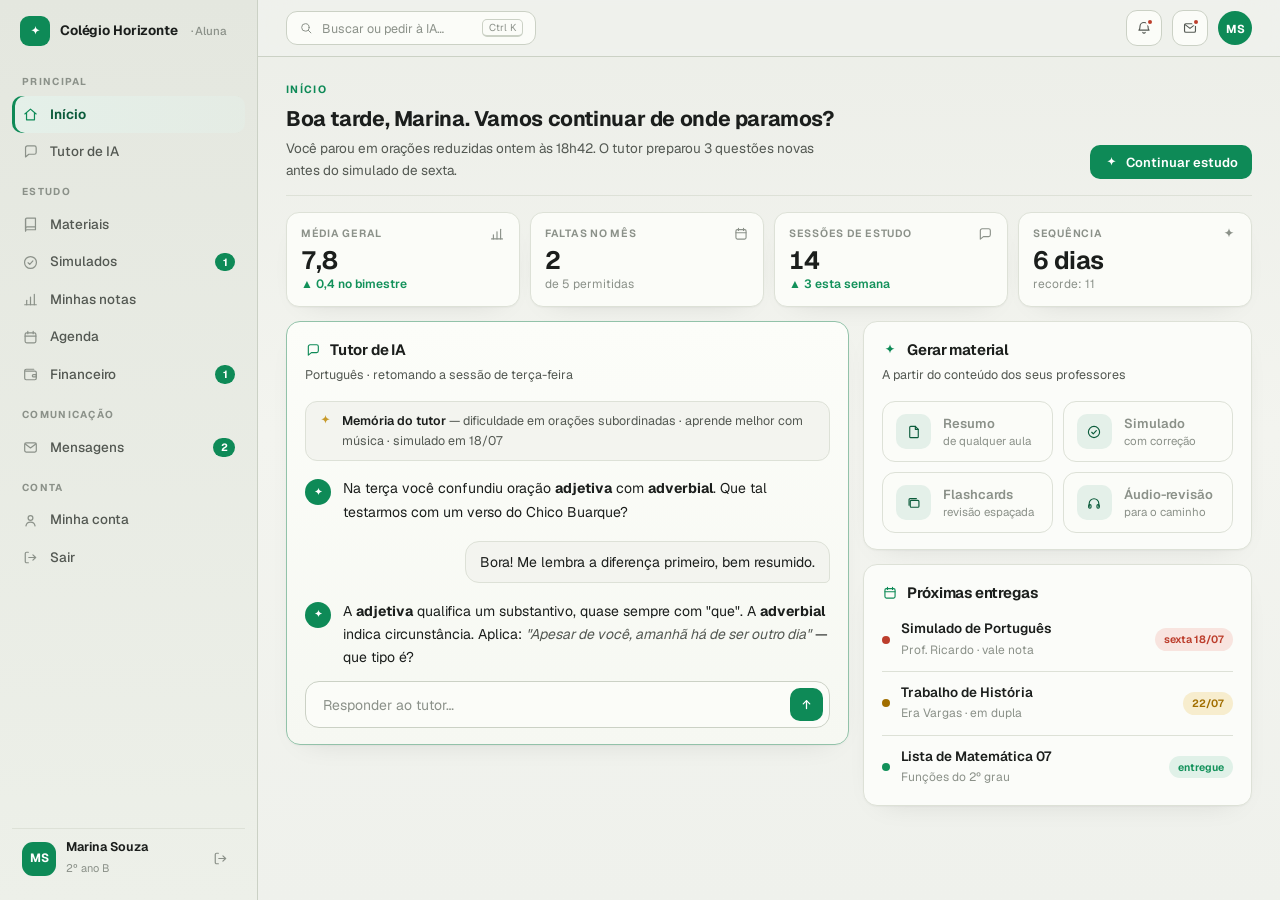
==== mockup/aluno.html @ 97c237f5 "feat: perfil aluno — visão do estudante Interface do perfil de aluno com acesso a cursos, atividades" ====
<!doctype html>
<html lang="pt-BR">
<head>
<meta charset="utf-8">
<meta name="viewport" content="width=device-width, initial-scale=1">
<title>Marina Souza — Aluna · Colégio Horizonte</title>
<link rel="stylesheet" href="assets/fonts.css">
<link rel="stylesheet" href="assets/ui.css">
</head>
<body>

<svg width="0" height="0" style="position:absolute" aria-hidden="true"><defs>
<symbol id="i-spark" viewBox="0 0 24 24"><path fill="currentColor" d="M12 3.2c.62 4.1 2.7 6.18 6.8 6.8-4.1.62-6.18 2.7-6.8 6.8-.62-4.1-2.7-6.18-6.8-6.8 4.1-.62 6.18-2.7 6.8-6.8Z"/></symbol>
<symbol id="i-home" viewBox="0 0 24 24" fill="none" stroke="currentColor" stroke-width="1.7" stroke-linecap="round" stroke-linejoin="round"><path d="M4 11.2 12 4.4l8 6.8"/><path d="M6.4 10.2v9.3h11.2v-9.3"/></symbol>
<symbol id="i-chat" viewBox="0 0 24 24" fill="none" stroke="currentColor" stroke-width="1.7" stroke-linecap="round" stroke-linejoin="round"><path d="M20 13.3a2.6 2.6 0 0 1-2.6 2.6H9.6L5 19.7V6.8a2.6 2.6 0 0 1 2.6-2.6h9.8A2.6 2.6 0 0 1 20 6.8Z"/></symbol>
<symbol id="i-book" viewBox="0 0 24 24" fill="none" stroke="currentColor" stroke-width="1.7" stroke-linecap="round" stroke-linejoin="round"><path d="M5 4.8A1.8 1.8 0 0 1 6.8 3H19v16.4H7a2 2 0 0 0-2 2Z"/><path d="M5 19.4V4.8"/><path d="M19 15.4H7a2 2 0 0 0-2 2"/></symbol>
<symbol id="i-check" viewBox="0 0 24 24" fill="none" stroke="currentColor" stroke-width="1.7" stroke-linecap="round" stroke-linejoin="round"><circle cx="12" cy="12" r="8.4"/><path d="m8.6 12.4 2.3 2.3 4.5-4.9"/></symbol>
<symbol id="i-chart" viewBox="0 0 24 24" fill="none" stroke="currentColor" stroke-width="1.7" stroke-linecap="round"><path d="M3.8 19.4h16.4"/><path d="M6.6 19.4v-6.2"/><path d="M12 19.4V8.6"/><path d="M17.4 19.4V4.8"/></symbol>
<symbol id="i-cal" viewBox="0 0 24 24" fill="none" stroke="currentColor" stroke-width="1.7" stroke-linecap="round"><rect x="4.4" y="5.4" width="15.2" height="14.2" rx="2.2"/><path d="M8.2 3.4v3.2M15.8 3.4v3.2M4.4 10.2h15.2"/></symbol>
<symbol id="i-send" viewBox="0 0 24 24" fill="none" stroke="currentColor" stroke-width="2" stroke-linecap="round" stroke-linejoin="round"><path d="M12 18.5V6"/><path d="m6.8 11 5.2-5.2L17.2 11"/></symbol>
<symbol id="i-chev" viewBox="0 0 24 24" fill="none" stroke="currentColor" stroke-width="2" stroke-linecap="round" stroke-linejoin="round"><path d="m8 10 4 4 4-4"/></symbol>
<symbol id="i-download" viewBox="0 0 24 24" fill="none" stroke="currentColor" stroke-width="1.7" stroke-linecap="round" stroke-linejoin="round"><path d="M12 4.5V15"/><path d="m7 10.5 5 5 5-5"/><path d="M4.5 19.5h15"/></symbol>
<symbol id="i-clock" viewBox="0 0 24 24" fill="none" stroke="currentColor" stroke-width="1.7" stroke-linecap="round"><circle cx="12" cy="12" r="8.4"/><path d="M12 7.4V12l3.2 2"/></symbol>
<symbol id="i-bell" viewBox="0 0 24 24" fill="none" stroke="currentColor" stroke-width="1.7" stroke-linecap="round" stroke-linejoin="round"><path d="M6 9.8a6 6 0 0 1 12 0c0 4 1.6 5.4 1.6 5.4H4.4S6 13.8 6 9.8Z"/><path d="M10.2 18.6a2 2 0 0 0 3.6 0"/></symbol>
<symbol id="i-mail" viewBox="0 0 24 24" fill="none" stroke="currentColor" stroke-width="1.7" stroke-linecap="round" stroke-linejoin="round"><rect x="3.8" y="5.6" width="16.4" height="12.8" rx="2"/><path d="m4.6 7 7.4 5.6L19.4 7"/></symbol>
<symbol id="i-user" viewBox="0 0 24 24" fill="none" stroke="currentColor" stroke-width="1.7" stroke-linecap="round"><circle cx="12" cy="8.4" r="3.4"/><path d="M5.6 19.6c.6-3.5 3-5.4 6.4-5.4s5.8 1.9 6.4 5.4"/></symbol>
<symbol id="i-logout" viewBox="0 0 24 24" fill="none" stroke="currentColor" stroke-width="1.7" stroke-linecap="round" stroke-linejoin="round"><path d="M9 4.6H6.4A1.8 1.8 0 0 0 4.6 6.4v11.2a1.8 1.8 0 0 0 1.8 1.8H9"/><path d="M15.4 15.8 19.2 12l-3.8-3.8"/><path d="M9.6 12h9.6"/></symbol>
<symbol id="i-search" viewBox="0 0 24 24" fill="none" stroke="currentColor" stroke-width="1.7" stroke-linecap="round"><circle cx="11" cy="11" r="6.4"/><path d="m16 16 4.4 4.4"/></symbol>
<symbol id="i-cards" viewBox="0 0 24 24" fill="none" stroke="currentColor" stroke-width="1.7" stroke-linecap="round" stroke-linejoin="round"><rect x="6.4" y="8" width="13" height="10.4" rx="1.6"/><path d="M4.6 15.4V6.8a1.4 1.4 0 0 1 1.4-1.4h9.6"/></symbol>
<symbol id="i-audio" viewBox="0 0 24 24" fill="none" stroke="currentColor" stroke-width="1.7" stroke-linecap="round" stroke-linejoin="round"><path d="M4.8 17v-4.2a7.2 7.2 0 0 1 14.4 0V17"/><rect x="4" y="14.4" width="3.6" height="5.2" rx="1.6"/><rect x="16.4" y="14.4" width="3.6" height="5.2" rx="1.6"/></symbol>
<symbol id="i-doc" viewBox="0 0 24 24" fill="none" stroke="currentColor" stroke-width="1.7" stroke-linecap="round" stroke-linejoin="round"><path d="M7 3.6h7l4.4 4.4v11a1.4 1.4 0 0 1-1.4 1.4H7A1.4 1.4 0 0 1 5.6 19V5A1.4 1.4 0 0 1 7 3.6Z"/><path d="M14 3.6V8h4.4"/></symbol>
<symbol id="i-alert" viewBox="0 0 24 24" fill="none" stroke="currentColor" stroke-width="1.7" stroke-linecap="round" stroke-linejoin="round"><path d="M12 4.6 21 19.4H3Z"/><path d="M12 10.2v4"/><path d="M12 16.8v.1"/></symbol>
<symbol id="i-wallet" viewBox="0 0 24 24" fill="none" stroke="currentColor" stroke-width="1.7" stroke-linecap="round" stroke-linejoin="round"><path d="M5.4 7.2h12.8a2 2 0 0 1 2 2v8.2a2 2 0 0 1-2 2H5.8a2 2 0 0 1-2-2V6.8A2.2 2.2 0 0 1 6 4.6h10.6"/><path d="M16.2 12.2h4v3.2h-4a1.6 1.6 0 0 1 0-3.2Z"/></symbol>
</defs></svg>

<div class="shell">
<aside class="side">
  <a class="brand" href="./"><span class="mark"><svg><use href="#i-spark"/></svg></span>Colégio Horizonte&nbsp;<span>· Aluna</span></a>

  <p class="nlabel">Principal</p>
  <nav class="nav">
    <a class="on" data-s="inicio"><svg class="ic"><use href="#i-home"/></svg>Início</a>
    <a data-s="tutor"><svg class="ic"><use href="#i-chat"/></svg>Tutor de IA</a>
  </nav>
  <p class="nlabel">Estudo</p>
  <nav class="nav">
    <a data-s="materiais"><svg class="ic"><use href="#i-book"/></svg>Materiais</a>
    <a data-s="simulados"><svg class="ic"><use href="#i-check"/></svg>Simulados<span class="badge">1</span></a>
    <a data-s="notas"><svg class="ic"><use href="#i-chart"/></svg>Minhas notas</a>
    <a data-s="agenda"><svg class="ic"><use href="#i-cal"/></svg>Agenda</a>
    <a data-s="financeiro"><svg class="ic"><use href="#i-wallet"/></svg>Financeiro<span class="badge">1</span></a>
  </nav>
  <p class="nlabel">Comunicação</p>
  <nav class="nav">
    <a data-s="mensagens"><svg class="ic"><use href="#i-mail"/></svg>Mensagens<span class="badge">2</span></a>
  </nav>
  <p class="nlabel">Conta</p>
  <nav class="nav">
    <a data-s="conta"><svg class="ic"><use href="#i-user"/></svg>Minha conta</a>
    <a href="./"><svg class="ic"><use href="#i-logout"/></svg>Sair</a>
  </nav>

  <div class="spacer"></div>
  <div class="sideuser">
    <span class="av">MS</span>
    <div><b>Marina Souza</b><span>2º ano B</span></div>
    <a class="out" href="./" aria-label="Sair"><svg class="ic"><use href="#i-logout"/></svg></a>
  </div>
</aside>

<main class="main">
  <div class="topbar">
    <button class="tsearch"><svg class="ic"><use href="#i-search"/></svg>Buscar ou pedir à IA…<kbd>Ctrl K</kbd></button>
    <span class="topsp"></span>
    <span class="ddwrap">
      <button class="iconbtn" data-dd="dd-notif" aria-label="Notificações"><svg class="ic"><use href="#i-bell"/></svg><span class="ndot"></span></button>
      <div class="dd" id="dd-notif">
        <p class="ddh">Notificações</p>
        <a class="ddi" data-s="financeiro"><span class="dot" style="--c:var(--gold)"></span><span><b>Mensalidade de julho vence amanhã</b><span>Boleto disponível · Pix ou cartão</span></span></a>
        <a class="ddi" data-s="notas"><span class="dot" style="--c:var(--good)"></span><span><b>Nota lançada: História — 9,5</b><span>Prova Era Vargas · há 2 h</span></span></a>
        <a class="ddi" data-s="simulados"><span class="dot" style="--c:var(--bad)"></span><span><b>Simulado de Português é sexta</b><span>18/07 às 14h · sala 12</span></span></a>
        <a class="ddi" data-s="mensagens"><span class="dot" style="--c:var(--gold)"></span><span><b>Prof. Ricardo respondeu</b><span>"Sobre a redação…" · ontem</span></span></a>
      </div>
    </span>
    <button class="iconbtn" data-s="mensagens" aria-label="Mensagens"><svg class="ic"><use href="#i-mail"/></svg><span class="ndot"></span></button>
    <span class="ddwrap">
      <button class="avbtn" data-dd="dd-user" aria-label="Conta">MS</button>
      <div class="dd" id="dd-user" style="width:230px">
        <p class="ddh">Marina Souza</p>
        <a class="ddi" data-s="conta"><svg class="ic"><use href="#i-user"/></svg><span><b>Minha conta</b></span></a>
        <a class="ddi" data-s="notas"><svg class="ic"><use href="#i-chart"/></svg><span><b>Meu boletim</b></span></a>
        <a class="ddi" data-s="financeiro"><svg class="ic"><use href="#i-wallet"/></svg><span><b>Financeiro</b></span></a>
        <div class="ddsep"></div>
        <a class="ddi danger" href="./"><svg class="ic"><use href="#i-logout"/></svg><span><b>Sair</b></span></a>
      </div>
    </span>
  </div>

  <div class="content">

  <!-- ══ INÍCIO ══ -->
  <section class="screen on" id="s-inicio">
    <div class="phead">
      <div class="tx">
        <p class="eyebrow">Início</p>
        <h1>Boa tarde, Marina. Vamos continuar de onde paramos?</h1>
        <p class="sub">Você parou em orações reduzidas ontem às 18h42. O tutor preparou 3 questões novas antes do simulado de sexta.</p>
      </div>
      <div class="actions"><button class="btn btn-pri" data-s="tutor"><svg class="ic"><use href="#i-spark"/></svg>Continuar estudo</button></div>
    </div>
    <div class="tiles">
      <div class="tile"><span class="tico"><svg class="ic"><use href="#i-chart"/></svg></span><div class="lbl">Média geral</div><div class="num">7,8</div><div class="sub up">▲ 0,4 no bimestre</div></div>
      <div class="tile"><span class="tico"><svg class="ic"><use href="#i-cal"/></svg></span><div class="lbl">Faltas no mês</div><div class="num">2</div><div class="sub">de 5 permitidas</div></div>
      <div class="tile"><span class="tico"><svg class="ic"><use href="#i-chat"/></svg></span><div class="lbl">Sessões de estudo</div><div class="num">14</div><div class="sub up">▲ 3 esta semana</div></div>
      <div class="tile"><span class="tico"><svg class="ic"><use href="#i-spark"/></svg></span><div class="lbl">Sequência</div><div class="num">6 dias</div><div class="sub">recorde: 11</div></div>
    </div>
    <div class="cols">
      <div class="card hero">
        <h2><svg class="ic"><use href="#i-chat"/></svg>Tutor de IA</h2>
        <p class="desc">Português · retomando a sessão de terça-feira</p>
        <div class="memo"><svg class="ic"><use href="#i-spark"/></svg><span><b>Memória do tutor</b> — dificuldade em orações subordinadas · aprende melhor com música · simulado em 18/07</span></div>
        <div class="chat">
          <div class="m-ai"><span class="av"><svg><use href="#i-spark"/></svg></span><div class="tx">Na terça você confundiu oração <b>adjetiva</b> com <b>adverbial</b>. Que tal testarmos com um verso do Chico Buarque?</div></div>
          <div class="m-me">Bora! Me lembra a diferença primeiro, bem resumido.</div>
          <div class="m-ai"><span class="av"><svg><use href="#i-spark"/></svg></span><div class="tx">A <b>adjetiva</b> qualifica um substantivo, quase sempre com "que". A <b>adverbial</b> indica circunstância. Aplica: <i>"Apesar de você, amanhã há de ser outro dia"</i> — que tipo é?</div></div>
        </div>
        <div class="composer"><input placeholder="Responder ao tutor…" aria-label="Mensagem"><button class="send" aria-label="Enviar"><svg><use href="#i-send"/></svg></button></div>
      </div>
      <div class="stack">
        <div class="card">
          <h2><svg class="ic"><use href="#i-spark"/></svg>Gerar material</h2>
          <p class="desc">A partir do conteúdo dos seus professores</p>
          <div class="qgrid">
            <button class="qa" data-s="materiais"><span class="qic"><svg class="ic"><use href="#i-doc"/></svg></span><span><b>Resumo</b><span>de qualquer aula</span></span></button>
            <button class="qa" data-s="simulados"><span class="qic"><svg class="ic"><use href="#i-check"/></svg></span><span><b>Simulado</b><span>com correção</span></span></button>
            <button class="qa" data-s="materiais"><span class="qic"><svg class="ic"><use href="#i-cards"/></svg></span><span><b>Flashcards</b><span>revisão espaçada</span></span></button>
            <button class="qa" data-s="materiais"><span class="qic"><svg class="ic"><use href="#i-audio"/></svg></span><span><b>Áudio-revisão</b><span>para o caminho</span></span></button>
          </div>
        </div>
        <div class="card">
          <h2><svg class="ic"><use href="#i-cal"/></svg>Próximas entregas</h2>
          <ul class="list" style="margin-top:12px">
            <li><span class="dot" style="background:var(--bad)"></span><div class="tx"><b>Simulado de Português</b><span>Prof. Ricardo · vale nota</span></div><span class="pill p-bad">sexta 18/07</span></li>
            <li><span class="dot" style="background:var(--warn)"></span><div class="tx"><b>Trabalho de História</b><span>Era Vargas · em dupla</span></div><span class="pill p-warn">22/07</span></li>
            <li><span class="dot" style="background:var(--good)"></span><div class="tx"><b>Lista de Matemática 07</b><span>Funções do 2º grau</span></div><span class="pill p-ok">entregue</span></li>
          </ul>
        </div>
      </div>
    </div>
  </section>

  <!-- ══ TUTOR ══ -->
  <section class="screen" id="s-tutor">
    <div class="phead">
      <div class="tx">
        <p class="eyebrow">Tutor de IA</p>
        <h1>Sessão de estudo — Português</h1>
      </div>
      <div class="actions"><button class="btn btn-gho"><svg class="ic"><use href="#i-clock"/></svg>Sessões anteriores</button></div>
    </div>
    <div class="chips" style="margin:0 0 16px">
      <button class="chip on">Português</button><button class="chip">Matemática</button><button class="chip">História</button><button class="chip">Química</button><button class="chip">Redação</button>
    </div>
    <div class="cols">
      <div class="card hero">
        <div class="chat">
          <div class="m-ai"><span class="av"><svg><use href="#i-spark"/></svg></span><div class="tx">Aquecimento, no seu estilo: <i>"Apesar de você, amanhã há de ser outro dia"</i> — adjetiva ou adverbial?</div></div>
          <div class="m-me">Adverbial! Indica concessão, né?</div>
          <div class="m-ai"><span class="av"><svg><use href="#i-spark"/></svg></span><div class="tx">Exato, <b>adverbial concessiva</b>. Você acertou 4 das últimas 5. Subimos para uma questão estilo ENEM ou revisamos <b>orações reduzidas</b>?</div></div>
          <div class="m-me">Vai de ENEM. Se eu errar, a gente volta pra teoria.</div>
          <div class="m-ai"><span class="av"><svg><use href="#i-spark"/></svg></span><div class="tx"><b>(ENEM 2023, adaptada)</b> Em <i>"Caminhando contra o vento, sem lenço e sem documento"</i>, a oração destacada é reduzida de gerúndio com valor de…<br>a) causa &nbsp;b) modo &nbsp;c) condição &nbsp;d) tempo</div></div>
        </div>
        <div class="chips"><button class="chip">Me explica de novo</button><button class="chip">Dá uma dica</button><button class="chip">Gerar 3 parecidas</button></div>
        <div class="composer"><input placeholder="Sua resposta…" aria-label="Resposta"><button class="send" aria-label="Enviar"><svg><use href="#i-send"/></svg></button></div>
      </div>
      <div class="stack">
        <div class="card">
          <h2><svg class="ic"><use href="#i-spark"/></svg>O que o tutor lembra</h2>
          <ul class="list" style="margin-top:12px">
            <li><span class="dot" style="background:var(--warn)"></span><div class="tx"><b>Orações reduzidas</b><span>dificuldade ativa · 3 sessões</span></div></li>
            <li><span class="dot" style="background:var(--good)"></span><div class="tx"><b>Subordinadas adjetivas</b><span>superada em 15/07</span></div></li>
            <li><span class="dot" style="background:var(--green)"></span><div class="tx"><b>Aprende com música</b><span>preferência</span></div></li>
            <li><span class="dot" style="background:var(--green)"></span><div class="tx"><b>Meta: ENEM 2027</b><span>foco em linguagens</span></div></li>
          </ul>
        </div>
        <div class="card">
          <h2><svg class="ic"><use href="#i-clock"/></svg>Últimas sessões</h2>
          <ul class="list" style="margin-top:12px">
            <li><div class="tx"><b>Análise sintática II</b><span>ter 15/07 · 28 min</span></div><span class="pill p-ok">4/5</span></li>
            <li><div class="tx"><b>Funções do 2º grau</b><span>seg 14/07 · 35 min</span></div><span class="pill p-warn">2/5</span></li>
            <li><div class="tx"><b>Era Vargas — revisão</b><span>sáb 12/07 · 19 min</span></div><span class="pill p-ok">5/5</span></li>
          </ul>
        </div>
      </div>
    </div>
  </section>

  <!-- ══ MATERIAIS ══ -->
  <section class="screen" id="s-materiais">
    <div class="phead">
      <div class="tx"><p class="eyebrow">Materiais</p><h1>Biblioteca</h1></div>
      <div class="actions"><button class="btn btn-pri"><svg class="ic"><use href="#i-spark"/></svg>Gerar novo material</button></div>
    </div>
    <div class="filter">
      <button class="chip on">Todos</button><button class="chip">Português</button><button class="chip">Matemática</button><button class="chip">História</button><button class="chip">Gerados pela IA</button>
    </div>
    <div class="mgrid">
      <div class="mat"><span class="mic"><svg class="ic"><use href="#i-doc"/></svg></span><b>Resumo — Orações subordinadas</b><span>Português · gerado ontem</span><span class="pill p-ia">gerado por IA</span></div>
      <div class="mat"><span class="mic"><svg class="ic"><use href="#i-book"/></svg></span><b>Apostila — Análise sintática</b><span>Prof. Ricardo · 10/07</span><span class="pill p-ok">da turma</span></div>
      <div class="mat"><span class="mic"><svg class="ic"><use href="#i-cards"/></svg></span><b>Flashcards — Era Vargas</b><span>História · 32 cartões</span><span class="pill p-ia">gerado por IA</span></div>
      <div class="mat"><span class="mic"><svg class="ic"><use href="#i-audio"/></svg></span><b>Áudio — Funções do 2º grau</b><span>Matemática · 8 min</span><span class="pill p-ia">gerado por IA</span></div>
      <div class="mat"><span class="mic"><svg class="ic"><use href="#i-book"/></svg></span><b>Slides — Química orgânica</b><span>Profa. Helena · 08/07</span><span class="pill p-ok">da turma</span></div>
      <div class="mat"><span class="mic"><svg class="ic"><use href="#i-doc"/></svg></span><b>Guia de redação ENEM</b><span>modelo nota 1000</span><span class="pill p-ok">da turma</span></div>
    </div>
  </section>

  <!-- ══ SIMULADOS ══ -->
  <section class="screen" id="s-simulados">
    <div class="phead"><div class="tx"><p class="eyebrow">Simulados</p><h1>Treine antes da prova valer nota</h1></div></div>
    <div class="cols">
      <div class="stack">
        <div class="card hero">
          <h2><svg class="ic"><use href="#i-alert"/></svg>Próximo simulado oficial</h2>
          <p class="desc">Prof. Ricardo · vale nota</p>
          <div style="display:flex;align-items:center;justify-content:space-between;gap:14px;flex-wrap:wrap">
            <div>
              <div style="font-size:18px;font-weight:660;letter-spacing:-.018em">Simulado de Português — ENEM</div>
              <div style="font-size:12.5px;color:var(--ink-3);margin-top:3px">45 questões · 2h30 · 1º semestre</div>
            </div>
            <span class="pill p-bad" style="font-size:12px;padding:6px 12px">sexta, 18/07 · 14h</span>
          </div>
          <div class="tfoot"><button class="btn btn-pri" data-s="tutor"><svg class="ic"><use href="#i-spark"/></svg>Revisar com o tutor</button><button class="btn btn-gho">Conteúdo cobrado</button></div>
        </div>
        <div class="card">
          <h2><svg class="ic"><use href="#i-chart"/></svg>Histórico</h2>
          <div style="margin-top:12px">
            <div class="hrow"><span class="hlbl">Português · 15/07</span><span class="hbar"><i style="--w:80%"></i></span><span class="hval">8,0</span></div>
            <div class="hrow"><span class="hlbl">Matemática · 14/07</span><span class="hbar"><i style="--w:55%"></i></span><span class="hval">5,5</span></div>
            <div class="hrow"><span class="hlbl">História · 12/07</span><span class="hbar"><i style="--w:90%"></i></span><span class="hval">9,0</span></div>
            <div class="hrow"><span class="hlbl">Português · 09/07</span><span class="hbar"><i style="--w:70%"></i></span><span class="hval">7,0</span></div>
          </div>
        </div>
      </div>
      <div class="card">
        <h2><svg class="ic"><use href="#i-spark"/></svg>Gerar simulado com IA</h2>
        <p class="desc">Personalizado com base nas suas dificuldades</p>
        <div class="field"><label>Matéria</label><div class="selectbox">Português<svg class="ic"><use href="#i-chev"/></svg></div></div>
        <div class="field"><label>Estilo</label><div class="selectbox">ENEM — múltipla escolha<svg class="ic"><use href="#i-chev"/></svg></div></div>
        <div class="field"><label>Questões</label><div class="selectbox">15 questões · ~40 min<svg class="ic"><use href="#i-chev"/></svg></div></div>
        <div class="togglerow"><span>Focar nas minhas dificuldades</span><span class="tg"></span></div>
        <div class="togglerow"><span>Correção comentada</span><span class="tg"></span></div>
        <div class="tfoot" style="margin-top:10px"><button class="btn btn-pri" style="width:100%;justify-content:center"><svg class="ic"><use href="#i-spark"/></svg>Gerar · 4 créditos</button></div>
      </div>
    </div>
  </section>

  <!-- ══ NOTAS ══ -->
  <section class="screen" id="s-notas">
    <div class="phead">
      <div class="tx"><p class="eyebrow">Minhas notas</p><h1>Boletim em tempo real</h1></div>
      <div class="actions"><button class="btn btn-gho"><svg class="ic"><use href="#i-download"/></svg>Baixar boletim</button></div>
    </div>
    <div class="cols">
      <div class="card">
        <h2><svg class="ic"><use href="#i-chart"/></svg>Média por matéria</h2>
        <p class="desc">2º bimestre · meta: 7,0</p>
        <div class="hrow"><span class="hlbl">História</span><span class="hbar"><i style="--w:92%"></i></span><span class="hval">9,2</span></div>
        <div class="hrow"><span class="hlbl">Português</span><span class="hbar"><i style="--w:84%"></i></span><span class="hval">8,4</span></div>
        <div class="hrow"><span class="hlbl">Biologia</span><span class="hbar"><i style="--w:78%"></i></span><span class="hval">7,8</span></div>
        <div class="hrow"><span class="hlbl">Química</span><span class="hbar"><i style="--w:71%"></i></span><span class="hval">7,1</span></div>
        <div class="hrow"><span class="hlbl">Matemática</span><span class="hbar gold"><i style="--w:58%"></i></span><span class="hval">5,8</span></div>
        <div class="memo" style="margin:14px 0 0"><svg class="ic"><use href="#i-spark"/></svg><span><b>Sugestão da IA</b> — 3 sessões de reforço em funções cobrem 70% dos seus erros recentes.</span></div>
      </div>
      <div class="stack">
        <div class="card">
          <h2><svg class="ic"><use href="#i-chart"/></svg>Evolução</h2>
          <div class="chart" style="height:110px">
            <div class="b"><b>6,9</b><i style="--h:55%"></i></div>
            <div class="b"><b>7,1</b><i style="--h:61%"></i></div>
            <div class="b"><b>7,4</b><i style="--h:68%"></i></div>
            <div class="b hl"><b>7,8</b><i style="--h:78%"></i></div>
          </div>
          <div class="xlabels"><span>3º/25</span><span>4º/25</span><span>1º/26</span><span>2º/26</span></div>
        </div>
        <div class="card">
          <h2><svg class="ic"><use href="#i-doc"/></svg>Últimos lançamentos</h2>
          <ul class="list" style="margin-top:12px">
            <li><div class="tx"><b>Prova — Era Vargas</b><span>História · 11/07</span></div><span class="pill p-ok">9,5</span></li>
            <li><div class="tx"><b>Lista 06 — Funções</b><span>Matemática · 08/07</span></div><span class="pill p-warn">5,0</span></li>
            <li><div class="tx"><b>Redação — Meio ambiente</b><span>Português · 04/07</span></div><span class="pill p-ok">8,0</span></li>
          </ul>
        </div>
      </div>
    </div>
  </section>

  <!-- ══ AGENDA ══ -->
  <section class="screen" id="s-agenda">
    <div class="phead">
      <div class="tx"><p class="eyebrow">Agenda</p><h1>Semana de 14 a 18 de julho</h1></div>
      <div class="actions"><button class="btn btn-gho">Anterior</button><button class="btn btn-gho">Próxima</button></div>
    </div>
    <div class="card">
      <div class="week">
        <div class="day"><h4>Seg 14</h4><div class="evs"><div class="ev" style="--c:var(--green)"><b>Sessão com tutor</b><span>Matemática · 17h30</span></div></div></div>
        <div class="day"><h4>Ter 15</h4><div class="evs"><div class="ev" style="--c:var(--green)"><b>Sessão com tutor</b><span>Português · 18h</span></div><div class="ev" style="--c:var(--warn)"><b>Lista de Química</b><span>entrega 23h59</span></div></div></div>
        <div class="day today"><h4>Qui 17 · hoje</h4><div class="evs"><div class="ev" style="--c:var(--green)"><b>Revisão sugerida</b><span>IA · véspera do simulado</span></div></div></div>
        <div class="day"><h4>Sex 18</h4><div class="evs"><div class="ev" style="--c:var(--bad)"><b>Simulado Português</b><span>14h · sala 12 · vale nota</span></div></div></div>
        <div class="day"><h4>Ter 22</h4><div class="evs"><div class="ev" style="--c:var(--warn)"><b>Trab. História</b><span>entrega em dupla</span></div></div></div>
      </div>
    </div>
  </section>

  <!-- ══ MENSAGENS ══ -->
  <section class="screen" id="s-mensagens">
    <div class="phead">
      <div class="tx"><p class="eyebrow">Comunicação</p><h1>Mensagens</h1></div>
      <div class="actions"><button class="btn btn-pri"><svg class="ic"><use href="#i-mail"/></svg>Nova conversa</button></div>
    </div>
    <div class="msgs">
      <div class="convo">
        <button class="on"><span class="av" style="--c:#0A6B43">RA</span><span><b>Prof. Ricardo</b><span>Sobre a redação: a tese ficou ótima…</span></span><span class="when">14:02</span></button>
        <button><span class="av" style="--c:#7A4FA3">HC</span><span><b>Profa. Helena</b><span>A lista de química foi prorrogada…</span></span><span class="unread">1</span></button>
        <button><span class="av" style="--c:#C79A2A">CO</span><span><b>Coordenação 2º ano</b><span>Aviso: conselho de classe dia 24…</span></span><span class="unread">1</span></button>
        <button><span class="av" style="--c:#4C524E">MV</span><span><b>Prof. Marcos</b><span>Monitoria confirmada pra quarta 15h</span></span><span class="when">seg</span></button>
      </div>
      <div class="thread">
        <div class="th"><span class="av">RA</span><div><b>Prof. Ricardo Almeida</b><span>online agora</span></div><span style="margin-left:auto"><button class="btn btn-gho btn-sm">Ver perfil</button></span></div>
        <div class="body">
          <span class="daychip">ontem</span>
          <div class="bub me">Professor, o senhor pode dar uma olhada na minha redação sobre evasão escolar? A IA sugeriu 8,0 mas fiquei na dúvida na conclusão.<span class="bt">18:20</span></div>
          <div class="bub them">Claro, Marina. A tese ficou ótima e o repertório também. Concordo com a IA: o que segura a nota é a conclusão sem agente definido — quem faz o quê?<span class="bt">19:05</span></div>
          <span class="daychip">hoje</span>
          <div class="bub them">Dica: reescreva a conclusão nomeando MEC e escolas como agentes. Traz na sexta antes do simulado que revisamos juntos. 👍<span class="bt">14:02</span></div>
        </div>
        <div class="composer"><input placeholder="Escreva para o Prof. Ricardo…" aria-label="Mensagem"><button class="send" aria-label="Enviar"><svg><use href="#i-send"/></svg></button></div>
      </div>
    </div>
  </section>

  <!-- ══ MINHA CONTA ══ -->
  <section class="screen" id="s-conta">
    <div class="phead"><div class="tx"><p class="eyebrow">Conta</p><h1>Minha conta</h1></div></div>
    <div class="acgrid">
      <div class="card acprofile">
        <span class="bigav">MS</span>
        <h3>Marina Souza</h3>
        <p>2º ano B · matrícula 2024-0187</p>
        <button class="btn btn-gho btn-sm">Alterar foto</button>
        <div class="acmeta" style="margin-top:18px">
          <span><b>7,8</b>média</span>
          <span><b>96%</b>frequência</span>
          <span><b>86</b>créditos</span>
        </div>
      </div>
      <div class="stack">
        <div class="card">
          <h2><svg class="ic"><use href="#i-user"/></svg>Dados pessoais</h2>
          <div style="display:grid;grid-template-columns:1fr 1fr;gap:12px;margin-top:14px">
            <div class="field" style="margin:0"><label>Nome completo</label><input class="input" value="Marina Souza"></div>
            <div class="field" style="margin:0"><label>E-mail</label><input class="input" value="marina.souza@horizonte.edu"></div>
            <div class="field" style="margin:0"><label>Telefone</label><input class="input" value="(11) 9 8877-2210"></div>
            <div class="field" style="margin:0"><label>Responsável</label><input class="input" value="Cristina Souza"></div>
          </div>
          <div class="tfoot"><button class="btn btn-pri">Salvar alterações</button><button class="btn btn-gho">Trocar senha</button></div>
        </div>
        <div class="card">
          <h2><svg class="ic"><use href="#i-bell"/></svg>Preferências</h2>
          <div style="margin-top:8px">
            <div class="togglerow"><span>Notificações de notas<small>quando um professor lançar nota</small></span><span class="tg"></span></div>
            <div class="togglerow"><span>Lembretes de estudo<small>sugestões diárias do tutor</small></span><span class="tg"></span></div>
            <div class="togglerow"><span>Resumo semanal por e-mail<small>também para o responsável</small></span><span class="tg off"></span></div>
          </div>
        </div>
        <div class="card">
          <h2><svg class="ic"><use href="#i-logout"/></svg>Sessão</h2>
          <p class="desc">Conectada neste dispositivo desde 14/07.</p>
          <a class="btn btn-danger" href="./"><svg class="ic"><use href="#i-logout"/></svg>Sair da conta</a>
        </div>
      </div>
    </div>
  </section>

  </div>
</main>
</div>

<script src="assets/app.js"></script>
<script>
(function(){var lm=null;setInterval(function(){fetch(location.href,{method:'HEAD',cache:'no-store'}).then(function(r){var v=r.headers.get('Last-Modified');if(lm&&v&&v!==lm){location.reload();}if(!lm){lm=v;}}).catch(function(){});},2000);})();
</script>
</body>
</html>
---- mockup/assets/fonts.css ----
@font-face{font-family:"Geist";font-style:normal;font-weight:300 800;font-display:swap;src:url([data-uri]) format("woff2");}
---- mockup/assets/ui.css ----
/* ══ Design system — plataforma (light kingstone) ══ */
:root{
  color-scheme:light;
  --canvas:#F0F1ED; --card:#FBFCF8; --card2:#F3F4EF; --side:#E4E7DF;
  --stone:#D9DDD3; --stone-2:#C7CCC1; --stone-3:#AEB5AA;
  --ink:#1B1E1C; --ink-2:#535852; --ink-3:#8B9189;
  --line:#DDE1D7; --line-strong:#CBD1C5;
  --green:#0E8A57; --green-deep:#0A6B43; --green-soft:#E4F0E9; --green-ink:#0B5B3B;
  --gold:#C79A2A; --gold-soft:#F8F0DA; --gold-ink:#8A6400;
  --good:#12915A; --good-soft:#E0F1E8;
  --warn:#A16E00; --warn-soft:#F7EDCE;
  --bad:#BC3E2C; --bad-soft:#F8E4DF;
  --chart-mute:#CBD1C5;
  --hm0:#ECEFE5;--hm1:#CDE6D6;--hm2:#9DD1B0;--hm3:#4FAB77;--hm4:#0E8A57;
  --sh:0 1px 2px rgba(27,30,28,.04),0 10px 30px -20px rgba(27,30,28,.18);
  --sh-lg:0 8px 24px -20px rgba(27,30,28,.2),0 24px 70px -42px rgba(27,30,28,.32);
}
*{box-sizing:border-box}
html{scroll-behavior:smooth}
body{
  margin:0;background:
    linear-gradient(180deg,#ECEEE8 0,#F3F4EF 48%,#EFF1EC 100%);
  color:var(--ink);
  font-family:'Geist',-apple-system,'Segoe UI',sans-serif;
  font-size:14px;line-height:1.6;-webkit-font-smoothing:antialiased;
}
::selection{background:rgba(14,138,87,.2)}
button,input,textarea{font-family:inherit;color:inherit}
.ic{width:17px;height:17px;flex:none}
kbd{font-family:inherit;font-size:10px;color:var(--ink-3);border:1px solid var(--line-strong);border-bottom-width:2px;border-radius:5px;padding:1px 6px;background:var(--card)}

/* ── Shell ── */
.shell{display:flex;min-height:100vh}
.side{
  width:258px;flex:none;background:linear-gradient(180deg,var(--side),#EDF0E9);border-right:1px solid var(--line-strong);
  display:flex;flex-direction:column;padding:16px 12px 12px;
  position:sticky;top:0;height:100vh;overflow-y:auto;
}
.brand{display:flex;align-items:center;gap:10px;font-weight:680;font-size:13.5px;letter-spacing:-.01em;padding:0 8px 14px;text-decoration:none;color:inherit}
.brand .mark{width:30px;height:30px;border-radius:9px;background:var(--green);display:grid;place-items:center;color:#fff;flex:none}
.brand .mark svg{width:15px;height:15px}
.brand span{color:var(--ink-3);font-weight:500;font-size:11.5px}
.nlabel{font-size:10px;font-weight:700;letter-spacing:.13em;text-transform:uppercase;color:var(--ink-3);padding:14px 10px 6px;margin:0}
.nav{display:flex;flex-direction:column;gap:1px}
.nav a{
  display:flex;align-items:center;gap:11px;padding:7.5px 10px;border-radius:10px;
  color:var(--ink-2);text-decoration:none;font-size:13.5px;font-weight:500;cursor:pointer;
  transition:background .14s ease,color .14s ease;
}
.nav a .ic{color:var(--ink-3);transition:color .14s ease}
.nav a:hover{background:rgba(27,30,28,.06);color:var(--ink);transform:translateX(1px)}
.nav a.on{background:linear-gradient(90deg,var(--green-soft),rgba(228,240,233,.45));color:var(--green-ink);font-weight:650;box-shadow:inset 3px 0 0 var(--green)}
.nav a.on .ic{color:var(--green)}
.nav a .badge{margin-left:auto;font-size:10.5px;font-weight:700;background:var(--green);color:#fff;border-radius:99px;padding:1px 7.5px}
.side .spacer{flex:1;min-height:12px}
.sideuser{
  display:flex;align-items:center;gap:10px;padding:10px;border-top:1px solid var(--line);margin-top:6px;
}
.sideuser .av{width:34px;height:34px;border-radius:11px;flex:none;display:grid;place-items:center;font-size:12px;font-weight:700;color:#fff;background:var(--green)}
.sideuser b{display:block;font-size:12.5px;font-weight:650;line-height:1.3}
.sideuser span{font-size:11px;color:var(--ink-3)}
.sideuser .out{margin-left:auto;color:var(--ink-3);display:grid;place-items:center;width:30px;height:30px;border-radius:9px;transition:background .14s,color .14s}
.sideuser .out:hover{background:var(--bad-soft);color:var(--bad)}

/* ── Main / topbar ── */
.main{flex:1;min-width:0}
.topbar{
  position:sticky;top:0;z-index:30;display:flex;align-items:center;gap:10px;
  padding:10px 28px;border-bottom:1px solid var(--line-strong);
  background:color-mix(in srgb,var(--canvas) 84%,transparent);
  backdrop-filter:blur(18px) saturate(150%);-webkit-backdrop-filter:blur(18px) saturate(150%);
}
.tsearch{
  display:flex;align-items:center;gap:9px;border:1px solid var(--line-strong);border-radius:11px;
  background:var(--card);padding:7px 12px;color:var(--ink-3);font-size:12.5px;cursor:pointer;width:250px;
  transition:border-color .15s ease;
}
.tsearch:hover{border-color:var(--green)}
.tsearch .ic{width:14px;height:14px}
.tsearch kbd{margin-left:auto}
.topsp{flex:1}
.iconbtn{
  position:relative;width:36px;height:36px;border-radius:11px;border:1px solid var(--line-strong);
  background:var(--card);display:grid;place-items:center;cursor:pointer;color:var(--ink-2);
  transition:border-color .15s ease,color .15s ease;
}
.iconbtn:hover{border-color:var(--green);color:var(--green)}
.iconbtn .ic{width:16px;height:16px}
.iconbtn .ndot{position:absolute;top:7px;right:7px;width:8px;height:8px;border-radius:50%;background:var(--bad);border:2px solid var(--card)}
.avbtn{width:34px;height:34px;border-radius:50%;border:0;cursor:pointer;background:var(--green);color:#fff;font-size:11.5px;font-weight:700;display:grid;place-items:center}
.ddwrap{position:relative}
.dd{
  position:absolute;right:0;top:calc(100% + 8px);z-index:50;width:300px;
  background:var(--card);border:1px solid var(--line);border-radius:15px;box-shadow:var(--sh-lg);
  padding:8px;display:none;
}
.dd.open{display:block;animation:ddin .18s cubic-bezier(.2,.7,.3,1)}
@keyframes ddin{from{opacity:0;transform:translateY(-5px)}}
.dd .ddh{font-size:10.5px;font-weight:700;letter-spacing:.1em;text-transform:uppercase;color:var(--ink-3);padding:8px 10px 6px}
.dd .ddi{
  display:flex;gap:11px;align-items:flex-start;padding:9px 10px;border-radius:10px;cursor:pointer;
  text-decoration:none;color:inherit;
}
.dd .ddi:hover{background:var(--card2)}
.dd .ddi .dot{width:7px;height:7px;border-radius:50%;flex:none;margin-top:7px;background:var(--c,var(--green))}
.dd .ddi b{display:block;font-size:12.5px;font-weight:620;line-height:1.35}
.dd .ddi span{font-size:11.5px;color:var(--ink-3)}
.dd .ddsep{height:1px;background:var(--line);margin:6px 4px}
.dd .ddi.danger{color:var(--bad)}
.dd .ddi.danger:hover{background:var(--bad-soft)}
.dd .ddi .ic{width:15px;height:15px;color:var(--ink-3);margin-top:2px}
.dd .ddi.danger .ic{color:var(--bad)}

.content{max-width:1280px;margin:0;padding:24px 28px 58px}

/* ── Screens / page head ── */
.screen{display:none}
.screen.on{display:block;animation:fadeUp .42s cubic-bezier(.16,1,.3,1)}
@keyframes fadeUp{from{opacity:0;transform:translateY(12px) scale(.992);filter:blur(3px)}}
.screen.on :is(.card,.tile,.mat,.tcard,.alertcard,.rrow,.urgent-card,.pay-card){animation:riseIn .5s cubic-bezier(.16,1,.3,1) both}
.screen.on :is(.card,.tile,.mat,.tcard,.alertcard,.rrow,.urgent-card,.pay-card):nth-child(2){animation-delay:.04s}
.screen.on :is(.card,.tile,.mat,.tcard,.alertcard,.rrow,.urgent-card,.pay-card):nth-child(3){animation-delay:.08s}
@keyframes riseIn{from{opacity:0;transform:translateY(14px);filter:blur(4px)}}
.phead{display:flex;align-items:flex-end;gap:16px;flex-wrap:wrap;padding-bottom:14px;margin-bottom:16px;border-bottom:1px solid var(--line)}
.phead .tx{flex:1;min-width:260px}
.eyebrow{font-size:10.5px;font-weight:700;letter-spacing:.13em;text-transform:uppercase;color:var(--green);margin:0 0 8px}
h1{font-size:21px;font-weight:710;letter-spacing:-.018em;line-height:1.2;margin:0;text-wrap:balance}
.phead p.sub{color:var(--ink-2);font-size:13.5px;margin:7px 0 0;max-width:60ch}
.phead .actions{display:flex;gap:9px;flex:none;padding-bottom:2px}

/* ── Buttons ── */
.btn{
  display:inline-flex;align-items:center;gap:7px;border-radius:10px;cursor:pointer;
  font-size:13px;font-weight:600;padding:7.5px 13px;border:1px solid transparent;text-decoration:none;
  transition:background .15s ease,border-color .15s ease,color .15s ease;
}
.btn .ic{width:15px;height:15px}
.btn-pri{background:var(--green);color:#fff}
.btn-pri:hover{background:var(--green-deep)}
.btn-gho{background:var(--card);border-color:var(--line-strong);color:var(--ink)}
.btn-gho:hover{border-color:var(--green);color:var(--green)}
.btn-danger{background:var(--bad);color:#fff}
.btn-danger:hover{filter:brightness(.92)}
.btn-sm{padding:5px 11px;font-size:12px;border-radius:9px}
.btn:focus-visible,.iconbtn:focus-visible,.avbtn:focus-visible{outline:2px solid var(--green);outline-offset:2px}

/* ── Tiles ── */
.tiles{display:grid;grid-template-columns:repeat(4,1fr);gap:10px;margin-bottom:14px}
.tile{position:relative;background:var(--card);border:1px solid var(--line);border-radius:13px;padding:12px 14px;box-shadow:var(--sh)}
.tile .tico{position:absolute;top:13px;right:14px;color:var(--ink-3)}
.tile .tico .ic{width:16px;height:16px}
.tile .lbl{font-size:10.5px;font-weight:650;letter-spacing:.07em;text-transform:uppercase;color:var(--ink-3)}
.tile .num{font-size:25px;font-weight:660;letter-spacing:-.025em;margin:5px 0 2px;font-variant-numeric:tabular-nums;line-height:1.05}
.tile .sub{font-size:12px;color:var(--ink-3)}
.tile .sub.up{color:var(--good);font-weight:600}
.tile .sub.down{color:var(--bad);font-weight:600}
.tile .sub.warn{color:var(--warn);font-weight:600}

/* ── Cards / layout ── */
.cols{display:grid;grid-template-columns:1.45fr 1fr;gap:14px;align-items:start}
.cols-rev{grid-template-columns:.9fr 1.6fr}
.cols-eq{grid-template-columns:1fr 1fr}
.stack{display:flex;flex-direction:column;gap:14px;min-width:0}
.card{background:color-mix(in srgb,var(--card) 92%,#fff);border:1px solid var(--line);border-radius:14px;padding:16px 18px;box-shadow:var(--sh);min-width:0;transition:transform .24s cubic-bezier(.16,1,.3,1),box-shadow .24s,border-color .24s}
.card:hover{transform:translateY(-1px);box-shadow:var(--sh-lg)}
.card.hero{border-color:color-mix(in srgb,var(--green) 36%,var(--line));background:linear-gradient(180deg,#FCFDF9,#F6F8F2)}
.card>h2{font-size:15px;font-weight:660;letter-spacing:-.012em;margin:0;display:flex;align-items:center;gap:9px}
.card>h2 .ic{color:var(--green);width:16px;height:16px}
.card .desc{font-size:12.5px;color:var(--ink-2);margin:3px 0 16px}
.fullcard{margin-top:16px}

/* ── Chat ── */
.memo{display:flex;gap:9px;align-items:flex-start;font-size:12.5px;color:var(--ink-2);background:var(--card2);border:1px solid var(--line);border-radius:12px;padding:9px 12px;margin-bottom:16px}
.memo .ic{width:15px;height:15px;color:var(--gold);margin-top:2px}
.memo b{color:var(--ink);font-weight:600}
.chat{display:flex;flex-direction:column;gap:17px}
.m-ai{display:flex;gap:12px}
.m-ai .av{width:26px;height:26px;border-radius:50%;flex:none;background:var(--green);display:grid;place-items:center;color:#fff;margin-top:2px}
.m-ai .av svg{width:13px;height:13px}
.m-ai .tx{font-size:14px;line-height:1.65;min-width:0}
.m-ai .tx i{color:var(--ink-2)}
.m-me{align-self:flex-end;max-width:78%;background:var(--card2);border:1px solid var(--line);border-radius:14px 14px 5px 14px;padding:9px 14px;font-size:14px}
.chips{display:flex;gap:8px;flex-wrap:wrap;margin-top:16px}
.chip{border:1px solid var(--line-strong);background:var(--card);border-radius:99px;padding:5.5px 14px;font-size:12.5px;font-weight:560;color:var(--ink-2);cursor:pointer;transition:border-color .15s,color .15s,background .15s}
.chip:hover{border-color:var(--green);color:var(--green)}
.chip.on{background:var(--green-soft);border-color:var(--green);color:var(--green-ink)}
.composer{display:flex;align-items:center;gap:8px;margin-top:12px;border:1px solid var(--line-strong);border-radius:14px;background:var(--card);padding:6px 6px 6px 15px;transition:border-color .15s,box-shadow .15s}
.composer:focus-within{border-color:var(--green);box-shadow:0 0 0 3px rgba(14,138,87,.15)}
.composer input{flex:1;border:0;background:transparent;font:inherit;font-size:14px;outline:none;min-width:0}
.composer input::placeholder{color:var(--ink-3)}
.composer .send{width:33px;height:33px;border-radius:10px;border:0;background:var(--green);color:#fff;display:grid;place-items:center;cursor:pointer;flex:none;transition:background .15s}
.composer .send:hover{background:var(--green-deep)}
.composer .send svg{width:15px;height:15px}

/* ── Quick actions ── */
.qgrid{display:grid;grid-template-columns:1fr 1fr;gap:10px}
.qa{display:flex;align-items:center;gap:12px;padding:12px 13px;border-radius:13px;border:1px solid var(--line);background:var(--card);cursor:pointer;text-align:left;transition:border-color .15s,transform .15s,box-shadow .15s}
.qa:hover{border-color:color-mix(in srgb,var(--green) 50%,var(--line));transform:translateY(-1px);box-shadow:var(--sh-lg)}
.qa .qic{width:35px;height:35px;border-radius:10px;flex:none;display:grid;place-items:center;background:var(--green-soft);color:var(--green-ink)}
.qa .qic .ic{width:16px;height:16px}
.qa b{display:block;font-size:13px;font-weight:600;line-height:1.3}
.qa span{font-size:11.5px;color:var(--ink-3);display:block;line-height:1.35}

/* ── Lists ── */
.list{list-style:none;margin:0;padding:0}
.list li{display:flex;align-items:center;gap:11px;padding:11px 0;border-bottom:1px solid var(--line)}
.list li:last-child{border-bottom:0;padding-bottom:2px}
.list li:first-child{padding-top:2px}
.dot{width:8px;height:8px;border-radius:50%;flex:none}
.list .tx{min-width:0;flex:1}
.list .tx b{font-size:13.5px;font-weight:600;display:block;line-height:1.35}
.list .tx span{font-size:12px;color:var(--ink-3)}
.pill{font-size:10.5px;font-weight:650;padding:3px 9px;border-radius:99px;flex:none;margin-left:auto;white-space:nowrap}
.p-ok{background:var(--good-soft);color:var(--good)}
.p-warn{background:var(--warn-soft);color:var(--warn)}
.p-bad{background:var(--bad-soft);color:var(--bad)}
.p-ia{background:var(--green-soft);color:var(--green-ink)}

/* ── Table ── */
.tablewrap{overflow-x:auto;margin:0 -4px}
table{width:100%;border-collapse:collapse;font-size:13px}
th{text-align:left;font-size:10px;font-weight:700;letter-spacing:.09em;text-transform:uppercase;color:var(--ink-3);padding:8px 10px;border-bottom:1px solid var(--line-strong)}
td{padding:10px;border-bottom:1px solid var(--line);font-variant-numeric:tabular-nums}
tbody tr:hover{background:var(--card2)}
tr:last-child td{border-bottom:0}
td .name{font-weight:560}
.tfoot{display:flex;gap:9px;margin-top:16px;flex-wrap:wrap}

/* ── Charts ── */
.chart{display:flex;align-items:flex-end;gap:14px;height:140px;margin-top:8px;padding:0 4px;border-bottom:1px solid var(--line-strong);background:repeating-linear-gradient(to top,transparent 0 34px,var(--line) 34px 35px)}
.chart .b{flex:1;display:flex;flex-direction:column;align-items:center;justify-content:flex-end;gap:7px;height:100%}
.chart .b i{width:100%;max-width:34px;border-radius:5px 5px 0 0;height:var(--h);background:var(--chart-mute)}
.chart .b.hl i{background:var(--green)}
.chart .b b{font-size:11.5px;font-weight:660;font-variant-numeric:tabular-nums;color:var(--ink-2)}
.chart .b.hl b{color:var(--green)}
.screen.on .chart .b i{animation:growUp .6s cubic-bezier(.2,.7,.3,1) both}
@keyframes growUp{from{height:0}}
.xlabels{display:flex;gap:14px;padding:8px 4px 0}
.xlabels span{flex:1;text-align:center;font-size:11px;color:var(--ink-3)}
.hrow{display:grid;grid-template-columns:118px 1fr 46px;align-items:center;gap:12px;padding:7px 0;font-size:13px}
.hrow .hlbl{color:var(--ink-2);font-weight:560;white-space:nowrap;overflow:hidden;text-overflow:ellipsis}
.hbar{height:7px;border-radius:99px;background:color-mix(in srgb,var(--line) 60%,transparent);overflow:hidden}
.hbar i{display:block;height:100%;border-radius:99px;background:var(--green);width:var(--w)}
.hbar.mute i{background:var(--chart-mute)}
.hbar.gold i{background:var(--gold)}
.hbar.bad i{background:var(--bad)}
.hrow .hval{text-align:right;font-weight:660;font-variant-numeric:tabular-nums;font-size:12px}
.screen.on .hbar i{animation:growW .6s cubic-bezier(.2,.7,.3,1) both}
@keyframes growW{from{width:0}}
.donutwrap{display:flex;align-items:center;gap:22px;flex-wrap:wrap}
.donut{position:relative;width:148px;height:148px;flex:none}
.donut svg{width:100%;height:100%;transform:rotate(-90deg)}
.donut .ringbg{fill:none;stroke:var(--card2);stroke-width:12}
.donut .ringfg{fill:none;stroke:var(--green);stroke-width:12;stroke-linecap:round;stroke-dasharray:351.86;stroke-dashoffset:var(--off)}
.screen.on .donut .ringfg{animation:ring .9s cubic-bezier(.2,.7,.3,1) both}
@keyframes ring{from{stroke-dashoffset:351.86}}
.donut .cent{position:absolute;inset:0;display:grid;place-items:center;text-align:center}
.donut .cent b{font-size:25px;font-weight:680;letter-spacing:-.02em;display:block;line-height:1.1}
.donut .cent span{font-size:11px;color:var(--ink-3)}
.legend{flex:1;min-width:200px}
.heat{display:grid;grid-template-columns:60px repeat(5,1fr);gap:6px;align-items:center;margin-top:6px}
.heat .hl{font-size:11px;color:var(--ink-3);text-align:right;padding-right:4px}
.heat .cell{height:26px;border-radius:7px;transition:transform .12s}
.heat .cell:hover{transform:scale(1.06)}
.h0{background:var(--hm0)}.h1{background:var(--hm1)}.h2{background:var(--hm2)}.h3{background:var(--hm3)}.h4{background:var(--hm4)}
.heatlegend{display:flex;align-items:center;gap:5px;margin-top:13px;font-size:11px;color:var(--ink-3)}
.heatlegend i{width:16px;height:10px;border-radius:3px;display:inline-block}

/* ── Agenda ── */
.week{display:grid;grid-template-columns:repeat(5,1fr);gap:10px}
.day h4{margin:0 0 8px;font-size:10.5px;font-weight:700;letter-spacing:.08em;text-transform:uppercase;color:var(--ink-3);text-align:center}
.day.today h4{color:var(--green)}
.day .evs{display:flex;flex-direction:column;gap:8px;min-height:150px;border-top:2px solid var(--line);padding-top:10px}
.day.today .evs{border-top-color:var(--green)}
.ev{border:1px solid var(--line);border-left:3px solid var(--c,var(--green));background:var(--card);border-radius:10px;padding:7px 10px;font-size:12px;line-height:1.4;box-shadow:var(--sh)}
.ev b{display:block;font-size:12px;font-weight:600}
.ev span{color:var(--ink-3);font-size:11px}

/* ── Materiais / turmas / feed ── */
.filter{display:flex;gap:8px;flex-wrap:wrap;margin-bottom:16px}
.mgrid{display:grid;grid-template-columns:repeat(3,1fr);gap:12px}
.mat{border:1px solid var(--line);border-radius:14px;background:var(--card);padding:14px;cursor:pointer;box-shadow:var(--sh);transition:border-color .15s,transform .15s,box-shadow .15s}
.mat:hover{transform:translateY(-1px);box-shadow:var(--sh-lg);border-color:color-mix(in srgb,var(--green) 45%,var(--line))}
.mat .mic{width:36px;height:36px;border-radius:10px;display:grid;place-items:center;background:var(--green-soft);color:var(--green-ink);margin-bottom:10px}
.mat b{display:block;font-size:13.5px;font-weight:600;line-height:1.35}
.mat span{font-size:11.5px;color:var(--ink-3);display:block;margin:2px 0 8px}
.tgrid{display:grid;grid-template-columns:repeat(3,1fr);gap:12px}
.tcard{border:1px solid var(--line);border-radius:15px;background:var(--card);padding:16px;box-shadow:var(--sh);cursor:pointer;transition:transform .15s,box-shadow .15s,border-color .15s}
.tcard:hover{transform:translateY(-1px);box-shadow:var(--sh-lg);border-color:color-mix(in srgb,var(--green) 45%,var(--line))}
.tcard .thead{display:flex;align-items:center;justify-content:space-between;margin-bottom:6px}
.tcard .tname{font-size:15.5px;font-weight:660;letter-spacing:-.015em}
.tcard .meta{font-size:12px;color:var(--ink-3);margin-bottom:12px}
.tcard .prog{font-size:11.5px;color:var(--ink-3);margin-top:9px;display:flex;justify-content:space-between}
.feed{display:flex;flex-direction:column;gap:12px}
.alertcard{display:flex;gap:14px;border:1px solid var(--line);border-radius:15px;background:var(--card);padding:15px 17px;box-shadow:var(--sh)}
.alertcard .stripe{width:4px;border-radius:99px;flex:none;background:var(--c,var(--green))}
.alertcard .tx{flex:1;min-width:0}
.alertcard b{font-size:13.5px;font-weight:620}
.alertcard p{margin:3px 0 10px;font-size:12.5px;color:var(--ink-2)}
.alertcard .row{display:flex;gap:8px;flex-wrap:wrap}
.rrow{display:flex;align-items:center;gap:13px;padding:12px 4px;border-bottom:1px solid var(--line)}
.rrow:last-child{border-bottom:0}
.rrow .mic{width:36px;height:36px;border-radius:10px;background:var(--green-soft);color:var(--green-ink);display:grid;place-items:center;flex:none}
.rrow b{display:block;font-size:13.5px;font-weight:600;line-height:1.3}
.rrow span{font-size:11.5px;color:var(--ink-3)}
.rrow .end{margin-left:auto;display:flex;align-items:center;gap:9px}

/* ── Form ── */
.field{margin-bottom:13px}
.field label{display:block;font-size:10.5px;font-weight:700;letter-spacing:.06em;text-transform:uppercase;color:var(--ink-3);margin-bottom:6px}
.selectbox{display:flex;align-items:center;justify-content:space-between;gap:8px;border:1px solid var(--line-strong);border-radius:11px;background:var(--card);padding:8.5px 12px;font-size:13.5px;cursor:pointer;transition:border-color .15s}
.selectbox:hover{border-color:var(--green)}
.selectbox .ic{width:14px;height:14px;color:var(--ink-3)}
.input{width:100%;border:1px solid var(--line-strong);border-radius:11px;background:var(--card);padding:8.5px 12px;font-size:13.5px;outline:none;transition:border-color .15s,box-shadow .15s}
.input:focus{border-color:var(--green);box-shadow:0 0 0 3px rgba(14,138,87,.13)}
.togglerow{display:flex;align-items:center;justify-content:space-between;gap:14px;padding:9px 0;font-size:13px;border-bottom:1px solid var(--line)}
.togglerow:last-child{border-bottom:0}
.togglerow span small{display:block;font-size:11.5px;color:var(--ink-3)}
.tg{width:36px;height:21px;border-radius:99px;background:var(--green);position:relative;flex:none;cursor:pointer}
.tg::after{content:"";position:absolute;top:2.5px;right:2.5px;width:16px;height:16px;border-radius:50%;background:#fff}
.tg.off{background:var(--line-strong)}
.tg.off::after{right:auto;left:2.5px}
.excerpt{font-size:13.5px;color:var(--ink-2);border-left:3px solid var(--green);background:var(--card2);border-radius:0 12px 12px 0;padding:12px 14px;margin:0 0 14px;line-height:1.7}
.queue{list-style:none;margin:12px 0 0;padding:0;display:flex;flex-direction:column;gap:6px}
.queue button{display:flex;align-items:center;gap:11px;width:100%;text-align:left;border:1px solid var(--line);border-radius:12px;background:var(--card);padding:10px 12px;font-size:13px;cursor:pointer;transition:border-color .15s,background .15s}
.queue button:hover{background:var(--card2)}
.queue button.on{border-color:var(--green);background:color-mix(in srgb,var(--green) 7%,var(--card))}
.queue .av{width:28px;height:28px;border-radius:50%;background:var(--green-soft);color:var(--green-ink);display:grid;place-items:center;font-size:11px;font-weight:650;flex:none}
.queue b{font-weight:600;display:block;line-height:1.3}
.queue span{font-size:11.5px;color:var(--ink-3)}

/* ── Mensagens ── */
.msgs{display:grid;grid-template-columns:300px 1fr;gap:16px;align-items:start}
.convo{background:var(--card);border:1px solid var(--line);border-radius:16px;box-shadow:var(--sh);padding:10px;display:flex;flex-direction:column;gap:4px}
.convo button{
  display:flex;gap:11px;align-items:center;width:100%;text-align:left;border:0;border-radius:11px;
  background:transparent;padding:10px 11px;cursor:pointer;transition:background .14s;
}
.convo button:hover{background:var(--card2)}
.convo button.on{background:var(--green-soft)}
.convo .av{width:36px;height:36px;border-radius:50%;flex:none;display:grid;place-items:center;font-size:12px;font-weight:700;color:#fff;background:var(--c,var(--green))}
.convo b{display:block;font-size:13px;font-weight:640;line-height:1.3}
.convo span{display:block;font-size:11.5px;color:var(--ink-3);white-space:nowrap;overflow:hidden;text-overflow:ellipsis;max-width:180px}
.convo .when{margin-left:auto;flex:none;font-size:10.5px;color:var(--ink-3);align-self:flex-start;padding-top:3px}
.convo .unread{margin-left:auto;flex:none;width:18px;height:18px;border-radius:50%;background:var(--green);color:#fff;font-size:10px;font-weight:700;display:grid;place-items:center}
.thread{background:var(--card);border:1px solid var(--line);border-radius:16px;box-shadow:var(--sh);padding:18px 20px;display:flex;flex-direction:column;min-height:440px}
.thread .th{display:flex;align-items:center;gap:11px;padding-bottom:13px;border-bottom:1px solid var(--line);margin-bottom:16px}
.thread .th .av{width:36px;height:36px;border-radius:50%;display:grid;place-items:center;font-size:12px;font-weight:700;color:#fff;background:var(--green-deep)}
.thread .th b{display:block;font-size:14px;font-weight:650;line-height:1.3}
.thread .th span{font-size:11.5px;color:var(--good);font-weight:600}
.thread .body{flex:1;display:flex;flex-direction:column;gap:12px}
.bub{max-width:72%;border-radius:14px;padding:9px 14px;font-size:13.5px;line-height:1.55}
.bub.them{background:var(--card2);border:1px solid var(--line);border-bottom-left-radius:5px;align-self:flex-start}
.bub.me{background:var(--green-soft);color:var(--green-ink);border-bottom-right-radius:5px;align-self:flex-end}
.bub .bt{display:block;font-size:10px;color:var(--ink-3);margin-top:4px;font-weight:600}
.daychip{align-self:center;font-size:10.5px;font-weight:650;color:var(--ink-3);background:var(--card2);border-radius:99px;padding:3px 12px}

/* ── Minha conta ── */
.acgrid{display:grid;grid-template-columns:.9fr 1.4fr;gap:16px;align-items:start}
.acprofile{text-align:center;padding:28px 20px}
.acprofile .bigav{width:76px;height:76px;border-radius:24px;margin:0 auto 14px;display:grid;place-items:center;font-size:24px;font-weight:700;color:#fff;background:var(--green)}
.acprofile h3{font-size:17px;font-weight:680;letter-spacing:-.015em;margin:0 0 3px}
.acprofile p{font-size:12.5px;color:var(--ink-2);margin:0 0 16px}
.acmeta{display:flex;justify-content:center;gap:22px;font-size:12px;color:var(--ink-3);border-top:1px solid var(--line);padding-top:14px}
.acmeta b{display:block;font-size:15px;color:var(--ink);font-weight:660;font-variant-numeric:tabular-nums}

/* Student focus / finance */
.urgent-layout{display:grid;grid-template-columns:minmax(0,1.35fr) minmax(340px,.78fr);gap:14px;align-items:start}
.focus-card{position:relative;overflow:hidden;border-color:color-mix(in srgb,var(--green) 38%,var(--line));background:linear-gradient(135deg,#FCFDF9 0,#F7F9F3 54%,#EFF2EA 100%)}
.focus-card::before{content:"";position:absolute;inset:-1px;pointer-events:none;background:linear-gradient(105deg,transparent 0 38%,rgba(255,255,255,.78) 48%,transparent 58%);transform:translateX(-120%);animation:sweep 4.8s cubic-bezier(.16,1,.3,1) infinite}
@keyframes sweep{0%,58%{transform:translateX(-120%)}78%,100%{transform:translateX(120%)}}
.focus-top{display:flex;align-items:flex-start;justify-content:space-between;gap:18px;position:relative}
.focus-kicker{font-size:10.5px;font-weight:780;letter-spacing:.12em;text-transform:uppercase;color:var(--green);margin-bottom:8px}
.focus-title{font-size:25px;font-weight:760;letter-spacing:-.025em;line-height:1.05;margin:0}
.focus-sub{font-size:13px;color:var(--ink-2);margin:8px 0 0;max-width:60ch}
.countdown{min-width:124px;border:1px solid var(--line-strong);border-radius:14px;background:rgba(255,255,255,.66);padding:10px 12px;text-align:center;box-shadow:inset 0 1px 0 rgba(255,255,255,.8)}
.countdown b{display:block;font-size:25px;letter-spacing:-.03em;line-height:1;font-variant-numeric:tabular-nums}
.countdown span{font-size:10.5px;color:var(--ink-3);font-weight:700;text-transform:uppercase;letter-spacing:.08em}
.focus-actions{display:flex;gap:9px;flex-wrap:wrap;margin-top:18px;position:relative}
.microgrid{display:grid;grid-template-columns:repeat(4,1fr);gap:8px;margin-top:16px;position:relative}
.micro{border:1px solid var(--line);border-radius:12px;background:rgba(255,255,255,.58);padding:9px 10px}
.micro span{display:block;font-size:10px;font-weight:780;text-transform:uppercase;letter-spacing:.08em;color:var(--ink-3)}
.micro b{display:block;margin-top:2px;font-size:13px;font-weight:690}
.urgent-stack{display:grid;gap:10px}
.urgent-card{position:relative;display:grid;grid-template-columns:38px 1fr auto;gap:11px;align-items:center;border:1px solid var(--line);border-radius:14px;background:var(--card);padding:12px 13px;box-shadow:var(--sh);transition:transform .22s cubic-bezier(.16,1,.3,1),box-shadow .22s,border-color .22s;overflow:hidden}
.urgent-card:hover{transform:translateY(-2px);box-shadow:var(--sh-lg);border-color:color-mix(in srgb,var(--green) 32%,var(--line))}
.urgent-card .uic{width:38px;height:38px;border-radius:12px;background:var(--card2);display:grid;place-items:center;color:var(--green-ink)}
.urgent-card .uic .ic{width:17px;height:17px}
.urgent-card b{display:block;font-size:13.5px;font-weight:690;line-height:1.25}
.urgent-card span{display:block;font-size:11.5px;color:var(--ink-3);line-height:1.35;margin-top:2px}
.urgent-card .time{font-size:11px;font-weight:760;border-radius:99px;padding:4px 8px;background:var(--card2);color:var(--ink-2);white-space:nowrap}
.urgent-card.due{border-color:color-mix(in srgb,var(--bad) 26%,var(--line))}
.urgent-card.due .uic{background:var(--bad-soft);color:var(--bad)}
.urgent-card.money{border-color:color-mix(in srgb,var(--gold) 32%,var(--line))}
.urgent-card.money .uic{background:var(--gold-soft);color:var(--gold-ink)}
.section-label{font-size:10.5px;font-weight:780;letter-spacing:.12em;text-transform:uppercase;color:var(--ink-3);margin:0 0 8px}
.split-row{display:grid;grid-template-columns:1fr 1fr;gap:10px}
.agenda-mini{display:grid;gap:8px;margin-top:10px}
.agenda-mini .slot{display:grid;grid-template-columns:48px 1fr auto;align-items:center;gap:10px;border-top:1px solid var(--line);padding-top:9px}
.agenda-mini .slot:first-child{border-top:0;padding-top:0}
.agenda-mini time{font-size:12px;font-weight:760;color:var(--green);font-variant-numeric:tabular-nums}
.agenda-mini b{font-size:13px;font-weight:650}
.agenda-mini span{font-size:11.5px;color:var(--ink-3)}
.calm-note{border:1px solid var(--line);border-radius:13px;background:var(--card2);padding:11px 12px;font-size:12.5px;color:var(--ink-2);line-height:1.55}
.calm-note b{color:var(--ink);font-weight:670}
.exam-layout{display:grid;grid-template-columns:minmax(0,1.35fr) minmax(360px,.78fr);gap:14px;align-items:start}
.exam-hero{position:relative;overflow:hidden}
.exam-row{display:grid;grid-template-columns:1fr auto;align-items:center;gap:16px;border:1px solid var(--line);border-radius:13px;background:var(--card2);padding:12px 14px;margin:14px 0}
.exam-row b{display:block;font-size:16px;letter-spacing:-.015em}
.exam-row span{font-size:12px;color:var(--ink-3)}
.exam-pulse{width:86px;height:86px;border-radius:50%;display:grid;place-items:center;background:conic-gradient(var(--green) 0 78%,var(--line) 78% 100%);position:relative}
.exam-pulse::after{content:"";position:absolute;inset:8px;border-radius:50%;background:var(--card)}
.exam-pulse b{position:relative;z-index:1;font-size:18px;color:var(--green-ink)}
.plan-steps{display:grid;grid-template-columns:repeat(3,1fr);gap:9px;margin-top:10px}
.step{border:1px solid var(--line);border-radius:12px;background:#fff;padding:10px;min-height:82px}
.step i{display:grid;place-items:center;width:22px;height:22px;border-radius:7px;background:var(--green);color:#fff;font-style:normal;font-size:11px;font-weight:760;margin-bottom:7px}
.step b{display:block;font-size:12.5px;font-weight:680;line-height:1.25}
.step span{display:block;font-size:11.5px;color:var(--ink-3);margin-top:3px}
.density-list{display:grid;gap:7px;margin-top:12px}
.density-item{display:grid;grid-template-columns:1fr auto;gap:12px;align-items:center;border:1px solid var(--line);border-radius:11px;background:var(--card2);padding:8px 10px}
.density-item b{font-size:12.5px;font-weight:660}
.density-item span{font-size:11.5px;color:var(--ink-3)}
.finance-layout{display:grid;grid-template-columns:minmax(0,1.12fr) minmax(360px,.88fr);gap:14px;align-items:start}
.pay-card{border:1px solid var(--line);border-radius:14px;background:var(--card);box-shadow:var(--sh);padding:16px 18px}
.bill-hero{background:linear-gradient(135deg,#FAFBF8 0,#F0F2EC 100%);border-color:color-mix(in srgb,var(--gold) 34%,var(--line));position:relative;overflow:hidden}
.bill-hero::after{content:"";position:absolute;left:0;right:0;bottom:0;height:3px;background:linear-gradient(90deg,var(--green),var(--gold),var(--stone-3));animation:payline 3.6s ease-in-out infinite}
@keyframes payline{0%,100%{transform:translateX(-38%)}50%{transform:translateX(38%)}}
.bill-head{display:flex;justify-content:space-between;gap:18px;align-items:flex-start}
.bill-head h2{font-size:18px;margin:0;letter-spacing:-.018em}
.bill-amount{font-size:32px;font-weight:780;letter-spacing:-.035em;line-height:1;margin:10px 0 4px;font-variant-numeric:tabular-nums}
.barcode{font-family:ui-monospace,SFMono-Regular,Consolas,monospace;font-size:12px;color:var(--ink-2);background:#fff;border:1px dashed var(--line-strong);border-radius:11px;padding:9px 10px;margin-top:14px;white-space:nowrap;overflow:hidden;text-overflow:ellipsis}
.pay-methods{display:grid;grid-template-columns:repeat(3,1fr);gap:9px;margin-top:14px}
.pay-method{border:1px solid var(--line);border-radius:12px;background:#fff;padding:10px;text-align:left;cursor:pointer;transition:transform .2s,border-color .2s,box-shadow .2s}
.pay-method:hover{transform:translateY(-2px);border-color:var(--green);box-shadow:var(--sh)}
.pay-method b{display:block;font-size:12.5px}
.pay-method span{display:block;font-size:11px;color:var(--ink-3);margin-top:2px}
.money-table{display:grid;gap:7px}
.money-row{display:grid;grid-template-columns:1fr auto auto;gap:12px;align-items:center;border-bottom:1px solid var(--line);padding:9px 0}
.money-row:last-child{border-bottom:0}
.money-row b{font-size:13px;font-weight:660}
.money-row span{font-size:11.5px;color:var(--ink-3);display:block}
.money-row strong{font-size:13px;font-weight:700;font-variant-numeric:tabular-nums}

/* ── Responsivo ── */
@media (max-width:1000px){
  .shell{flex-direction:column}
  .side{width:100%;height:auto;position:static;flex-direction:row;flex-wrap:wrap;align-items:center;padding:10px 14px;overflow:visible}
  .side .nlabel,.side .spacer,.side .sideuser{display:none}
  .side .nav{flex-direction:row;overflow-x:auto;width:100%;order:9;padding-top:8px;gap:2px}
  .side .nav a{white-space:nowrap}
  .brand{padding-bottom:0}
  .topbar{padding:10px 16px}
  .tsearch{width:auto;flex:1}
  .content{padding:22px 16px 52px}
  .tiles{grid-template-columns:1fr 1fr}
  .cols,.cols-rev,.cols-eq,.acgrid,.msgs,.urgent-layout,.exam-layout,.finance-layout{grid-template-columns:1fr}
  .mgrid,.tgrid{grid-template-columns:1fr 1fr}
  .week{grid-template-columns:repeat(2,1fr)}
  .microgrid,.plan-steps,.pay-methods{grid-template-columns:1fr 1fr}
}
@media (max-width:600px){.mgrid,.tgrid,.qgrid,.week,.split-row,.microgrid,.plan-steps,.pay-methods{grid-template-columns:1fr}.focus-top,.bill-head{flex-direction:column}.urgent-card{grid-template-columns:38px 1fr}.urgent-card .time{grid-column:2}}
@media (prefers-reduced-motion: reduce){*{animation:none!important;transition:none!important}}
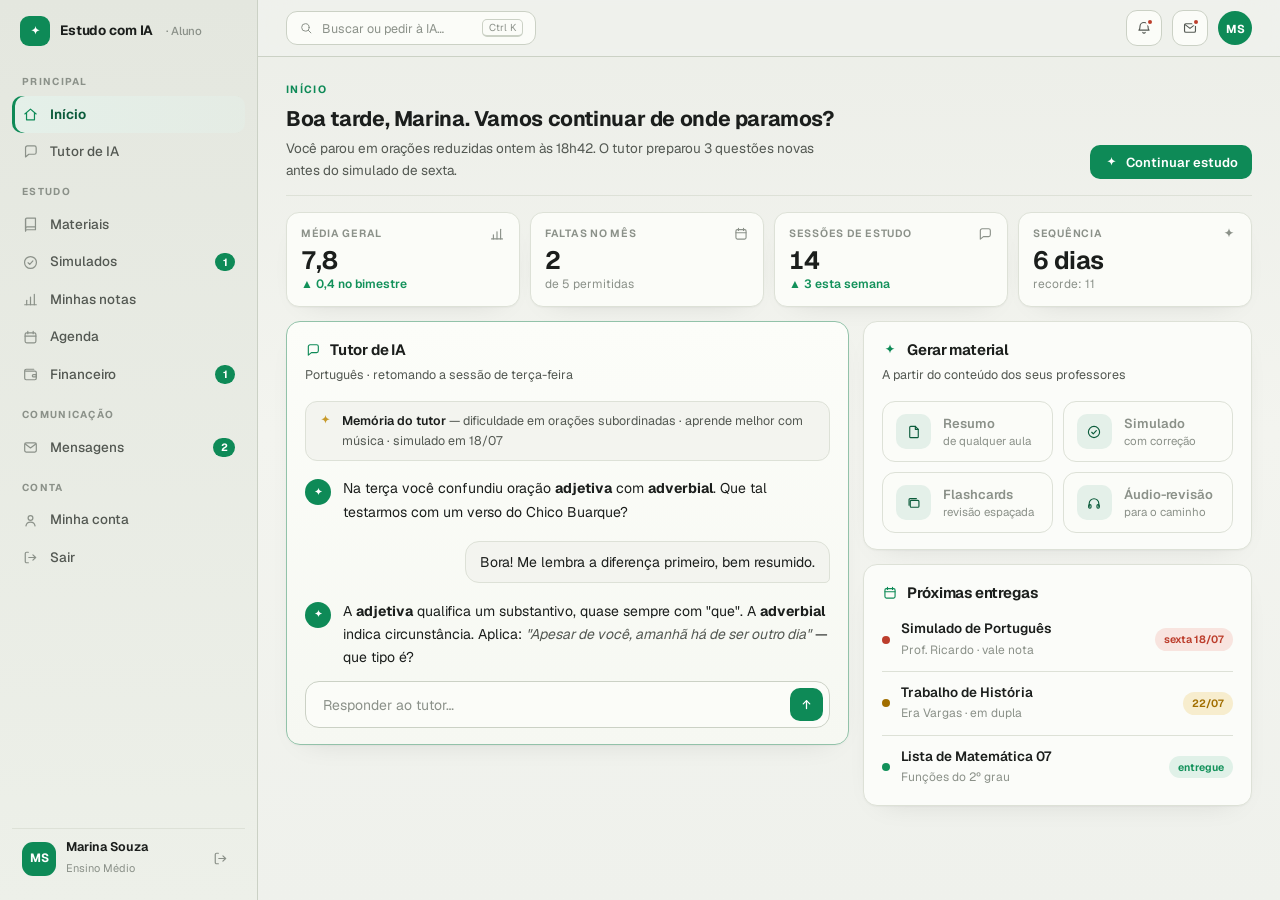
==== commit 06667b87: "refactor: alinhar mockup com a visão do Ideia.md - Remove vínculo com 'Colégio Horizonte' — platafor" ====
--- a/mockup/aluno.html
+++ b/mockup/aluno.html
@@ -3,7 +3,7 @@
 <head>
 <meta charset="utf-8">
 <meta name="viewport" content="width=device-width, initial-scale=1">
-<title>Marina Souza — Aluna · Colégio Horizonte</title>
+<title>Marina Souza — Aluno · Estudo com IA</title>
 <link rel="stylesheet" href="assets/fonts.css">
 <link rel="stylesheet" href="assets/ui.css">
 </head>
@@ -35,7 +35,7 @@
 
 <div class="shell">
 <aside class="side">
-  <a class="brand" href="./"><span class="mark"><svg><use href="#i-spark"/></svg></span>Colégio Horizonte&nbsp;<span>· Aluna</span></a>
+  <a class="brand" href="./"><span class="mark"><svg><use href="#i-spark"/></svg></span>Estudo com IA&nbsp;<span>· Aluno</span></a>
 
   <p class="nlabel">Principal</p>
   <nav class="nav">
@@ -63,7 +63,7 @@
   <div class="spacer"></div>
   <div class="sideuser">
     <span class="av">MS</span>
-    <div><b>Marina Souza</b><span>2º ano B</span></div>
+    <div><b>Marina Souza</b><span>Ensino Médio</span></div>
     <a class="out" href="./" aria-label="Sair"><svg class="ic"><use href="#i-logout"/></svg></a>
   </div>
 </aside>
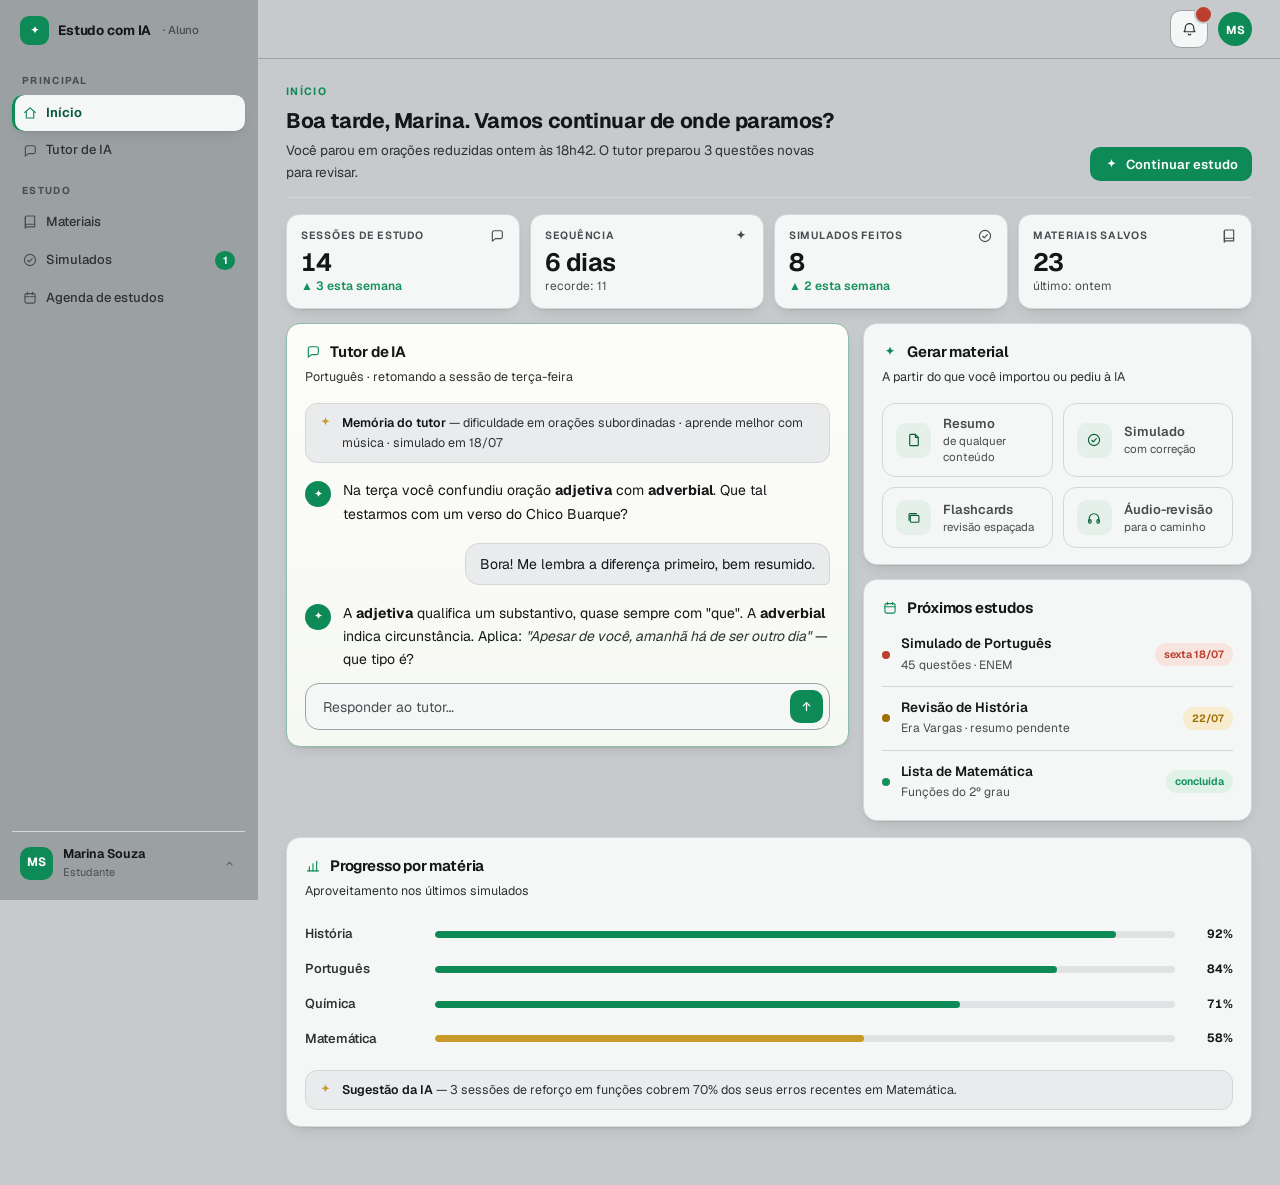
==== commit f130bf07: "chore: Commit all staged changes" ====
--- a/mockup/aluno.html
+++ b/mockup/aluno.html
@@ -19,6 +19,7 @@
 <symbol id="i-cal" viewBox="0 0 24 24" fill="none" stroke="currentColor" stroke-width="1.7" stroke-linecap="round"><rect x="4.4" y="5.4" width="15.2" height="14.2" rx="2.2"/><path d="M8.2 3.4v3.2M15.8 3.4v3.2M4.4 10.2h15.2"/></symbol>
 <symbol id="i-send" viewBox="0 0 24 24" fill="none" stroke="currentColor" stroke-width="2" stroke-linecap="round" stroke-linejoin="round"><path d="M12 18.5V6"/><path d="m6.8 11 5.2-5.2L17.2 11"/></symbol>
 <symbol id="i-chev" viewBox="0 0 24 24" fill="none" stroke="currentColor" stroke-width="2" stroke-linecap="round" stroke-linejoin="round"><path d="m8 10 4 4 4-4"/></symbol>
+<symbol id="i-chev-up" viewBox="0 0 24 24" fill="none" stroke="currentColor" stroke-width="2" stroke-linecap="round" stroke-linejoin="round"><path d="m8 14 4-4 4 4"/></symbol>
 <symbol id="i-download" viewBox="0 0 24 24" fill="none" stroke="currentColor" stroke-width="1.7" stroke-linecap="round" stroke-linejoin="round"><path d="M12 4.5V15"/><path d="m7 10.5 5 5 5-5"/><path d="M4.5 19.5h15"/></symbol>
 <symbol id="i-clock" viewBox="0 0 24 24" fill="none" stroke="currentColor" stroke-width="1.7" stroke-linecap="round"><circle cx="12" cy="12" r="8.4"/><path d="M12 7.4V12l3.2 2"/></symbol>
 <symbol id="i-bell" viewBox="0 0 24 24" fill="none" stroke="currentColor" stroke-width="1.7" stroke-linecap="round" stroke-linejoin="round"><path d="M6 9.8a6 6 0 0 1 12 0c0 4 1.6 5.4 1.6 5.4H4.4S6 13.8 6 9.8Z"/><path d="M10.2 18.6a2 2 0 0 0 3.6 0"/></symbol>
@@ -46,50 +47,41 @@
   <nav class="nav">
     <a data-s="materiais"><svg class="ic"><use href="#i-book"/></svg>Materiais</a>
     <a data-s="simulados"><svg class="ic"><use href="#i-check"/></svg>Simulados<span class="badge">1</span></a>
-    <a data-s="notas"><svg class="ic"><use href="#i-chart"/></svg>Minhas notas</a>
-    <a data-s="agenda"><svg class="ic"><use href="#i-cal"/></svg>Agenda</a>
-    <a data-s="financeiro"><svg class="ic"><use href="#i-wallet"/></svg>Financeiro<span class="badge">1</span></a>
+    <a data-s="agenda"><svg class="ic"><use href="#i-cal"/></svg>Agenda de estudos</a>
   </nav>
-  <p class="nlabel">Comunicação</p>
-  <nav class="nav">
-    <a data-s="mensagens"><svg class="ic"><use href="#i-mail"/></svg>Mensagens<span class="badge">2</span></a>
-  </nav>
-  <p class="nlabel">Conta</p>
-  <nav class="nav">
-    <a data-s="conta"><svg class="ic"><use href="#i-user"/></svg>Minha conta</a>
-    <a href="./"><svg class="ic"><use href="#i-logout"/></svg>Sair</a>
-  </nav>
-
   <div class="spacer"></div>
-  <div class="sideuser">
-    <span class="av">MS</span>
-    <div><b>Marina Souza</b><span>Ensino Médio</span></div>
-    <a class="out" href="./" aria-label="Sair"><svg class="ic"><use href="#i-logout"/></svg></a>
+  <div class="ddwrap sideuser-wrap">
+    <button class="sideuser" data-dd="dd-sideuser">
+      <span class="av">MS</span>
+      <div><b>Marina Souza</b><span>Estudante</span></div>
+      <svg class="ic out-ic"><use href="#i-chev-up"/></svg>
+    </button>
+    <div class="dd dd-up" id="dd-sideuser">
+      <p class="ddh">Marina Souza</p>
+      <a class="ddi" data-modal="conta"><svg class="ic"><use href="#i-user"/></svg><span><b>Minha conta</b></span></a>
+      <div class="ddsep"></div>
+      <a class="ddi danger" href="./"><svg class="ic"><use href="#i-logout"/></svg><span><b>Sair</b></span></a>
+    </div>
   </div>
 </aside>
+<div class="dd-backdrop" id="dd-backdrop"></div>
 
 <main class="main">
   <div class="topbar">
-    <button class="tsearch"><svg class="ic"><use href="#i-search"/></svg>Buscar ou pedir à IA…<kbd>Ctrl K</kbd></button>
     <span class="topsp"></span>
     <span class="ddwrap">
       <button class="iconbtn" data-dd="dd-notif" aria-label="Notificações"><svg class="ic"><use href="#i-bell"/></svg><span class="ndot"></span></button>
       <div class="dd" id="dd-notif">
         <p class="ddh">Notificações</p>
-        <a class="ddi" data-s="financeiro"><span class="dot" style="--c:var(--gold)"></span><span><b>Mensalidade de julho vence amanhã</b><span>Boleto disponível · Pix ou cartão</span></span></a>
-        <a class="ddi" data-s="notas"><span class="dot" style="--c:var(--good)"></span><span><b>Nota lançada: História — 9,5</b><span>Prova Era Vargas · há 2 h</span></span></a>
-        <a class="ddi" data-s="simulados"><span class="dot" style="--c:var(--bad)"></span><span><b>Simulado de Português é sexta</b><span>18/07 às 14h · sala 12</span></span></a>
-        <a class="ddi" data-s="mensagens"><span class="dot" style="--c:var(--gold)"></span><span><b>Prof. Ricardo respondeu</b><span>"Sobre a redação…" · ontem</span></span></a>
+        <a class="ddi" data-s="simulados"><span class="dot" style="--c:var(--bad)"></span><span><b>Simulado de Português sexta-feira</b><span>Revise orações com o tutor</span></span></a>
+        <a class="ddi" data-s="tutor"><span class="dot" style="--c:var(--good)"></span><span><b>Tutor sugeriu revisão</b><span>Matemática — funções do 2º grau</span></span></a>
       </div>
     </span>
-    <button class="iconbtn" data-s="mensagens" aria-label="Mensagens"><svg class="ic"><use href="#i-mail"/></svg><span class="ndot"></span></button>
     <span class="ddwrap">
       <button class="avbtn" data-dd="dd-user" aria-label="Conta">MS</button>
       <div class="dd" id="dd-user" style="width:230px">
         <p class="ddh">Marina Souza</p>
-        <a class="ddi" data-s="conta"><svg class="ic"><use href="#i-user"/></svg><span><b>Minha conta</b></span></a>
-        <a class="ddi" data-s="notas"><svg class="ic"><use href="#i-chart"/></svg><span><b>Meu boletim</b></span></a>
-        <a class="ddi" data-s="financeiro"><svg class="ic"><use href="#i-wallet"/></svg><span><b>Financeiro</b></span></a>
+        <a class="ddi" data-modal="conta"><svg class="ic"><use href="#i-user"/></svg><span><b>Minha conta</b></span></a>
         <div class="ddsep"></div>
         <a class="ddi danger" href="./"><svg class="ic"><use href="#i-logout"/></svg><span><b>Sair</b></span></a>
       </div>
@@ -104,15 +96,15 @@
       <div class="tx">
         <p class="eyebrow">Início</p>
         <h1>Boa tarde, Marina. Vamos continuar de onde paramos?</h1>
-        <p class="sub">Você parou em orações reduzidas ontem às 18h42. O tutor preparou 3 questões novas antes do simulado de sexta.</p>
+        <p class="sub">Você parou em orações reduzidas ontem às 18h42. O tutor preparou 3 questões novas para revisar.</p>
       </div>
       <div class="actions"><button class="btn btn-pri" data-s="tutor"><svg class="ic"><use href="#i-spark"/></svg>Continuar estudo</button></div>
     </div>
     <div class="tiles">
-      <div class="tile"><span class="tico"><svg class="ic"><use href="#i-chart"/></svg></span><div class="lbl">Média geral</div><div class="num">7,8</div><div class="sub up">▲ 0,4 no bimestre</div></div>
-      <div class="tile"><span class="tico"><svg class="ic"><use href="#i-cal"/></svg></span><div class="lbl">Faltas no mês</div><div class="num">2</div><div class="sub">de 5 permitidas</div></div>
       <div class="tile"><span class="tico"><svg class="ic"><use href="#i-chat"/></svg></span><div class="lbl">Sessões de estudo</div><div class="num">14</div><div class="sub up">▲ 3 esta semana</div></div>
       <div class="tile"><span class="tico"><svg class="ic"><use href="#i-spark"/></svg></span><div class="lbl">Sequência</div><div class="num">6 dias</div><div class="sub">recorde: 11</div></div>
+      <div class="tile"><span class="tico"><svg class="ic"><use href="#i-check"/></svg></span><div class="lbl">Simulados feitos</div><div class="num">8</div><div class="sub up">▲ 2 esta semana</div></div>
+      <div class="tile"><span class="tico"><svg class="ic"><use href="#i-book"/></svg></span><div class="lbl">Materiais salvos</div><div class="num">23</div><div class="sub">último: ontem</div></div>
     </div>
     <div class="cols">
       <div class="card hero">
@@ -129,23 +121,33 @@
       <div class="stack">
         <div class="card">
           <h2><svg class="ic"><use href="#i-spark"/></svg>Gerar material</h2>
-          <p class="desc">A partir do conteúdo dos seus professores</p>
+          <p class="desc">A partir do que você importou ou pediu à IA</p>
           <div class="qgrid">
-            <button class="qa" data-s="materiais"><span class="qic"><svg class="ic"><use href="#i-doc"/></svg></span><span><b>Resumo</b><span>de qualquer aula</span></span></button>
+            <button class="qa" data-s="materiais"><span class="qic"><svg class="ic"><use href="#i-doc"/></svg></span><span><b>Resumo</b><span>de qualquer conteúdo</span></span></button>
             <button class="qa" data-s="simulados"><span class="qic"><svg class="ic"><use href="#i-check"/></svg></span><span><b>Simulado</b><span>com correção</span></span></button>
             <button class="qa" data-s="materiais"><span class="qic"><svg class="ic"><use href="#i-cards"/></svg></span><span><b>Flashcards</b><span>revisão espaçada</span></span></button>
             <button class="qa" data-s="materiais"><span class="qic"><svg class="ic"><use href="#i-audio"/></svg></span><span><b>Áudio-revisão</b><span>para o caminho</span></span></button>
           </div>
         </div>
         <div class="card">
-          <h2><svg class="ic"><use href="#i-cal"/></svg>Próximas entregas</h2>
+          <h2><svg class="ic"><use href="#i-cal"/></svg>Próximos estudos</h2>
           <ul class="list" style="margin-top:12px">
-            <li><span class="dot" style="background:var(--bad)"></span><div class="tx"><b>Simulado de Português</b><span>Prof. Ricardo · vale nota</span></div><span class="pill p-bad">sexta 18/07</span></li>
-            <li><span class="dot" style="background:var(--warn)"></span><div class="tx"><b>Trabalho de História</b><span>Era Vargas · em dupla</span></div><span class="pill p-warn">22/07</span></li>
-            <li><span class="dot" style="background:var(--good)"></span><div class="tx"><b>Lista de Matemática 07</b><span>Funções do 2º grau</span></div><span class="pill p-ok">entregue</span></li>
+            <li><span class="dot" style="background:var(--bad)"></span><div class="tx"><b>Simulado de Português</b><span>45 questões · ENEM</span></div><span class="pill p-bad">sexta 18/07</span></li>
+            <li><span class="dot" style="background:var(--warn)"></span><div class="tx"><b>Revisão de História</b><span>Era Vargas · resumo pendente</span></div><span class="pill p-warn">22/07</span></li>
+            <li><span class="dot" style="background:var(--good)"></span><div class="tx"><b>Lista de Matemática</b><span>Funções do 2º grau</span></div><span class="pill p-ok">concluída</span></li>
           </ul>
         </div>
       </div>
+    </div>
+
+    <div class="card fullcard">
+      <h2><svg class="ic"><use href="#i-chart"/></svg>Progresso por matéria</h2>
+      <p class="desc">Aproveitamento nos últimos simulados</p>
+      <div class="hrow"><span class="hlbl">História</span><span class="hbar"><i style="--w:92%"></i></span><span class="hval">92%</span></div>
+      <div class="hrow"><span class="hlbl">Português</span><span class="hbar"><i style="--w:84%"></i></span><span class="hval">84%</span></div>
+      <div class="hrow"><span class="hlbl">Química</span><span class="hbar"><i style="--w:71%"></i></span><span class="hval">71%</span></div>
+      <div class="hrow"><span class="hlbl">Matemática</span><span class="hbar gold"><i style="--w:58%"></i></span><span class="hval">58%</span></div>
+      <div class="memo" style="margin:14px 0 0"><svg class="ic"><use href="#i-spark"/></svg><span><b>Sugestão da IA</b> — 3 sessões de reforço em funções cobrem 70% dos seus erros recentes em Matemática.</span></div>
     </div>
   </section>
 
@@ -201,35 +203,92 @@
       <div class="tx"><p class="eyebrow">Materiais</p><h1>Biblioteca</h1></div>
       <div class="actions"><button class="btn btn-pri"><svg class="ic"><use href="#i-spark"/></svg>Gerar novo material</button></div>
     </div>
+
+    <div class="libai">
+      <div class="libai-head">
+        <span class="libai-ic"><svg><use href="#i-spark"/></svg></span>
+        <div><b>Assistente da biblioteca</b><div class="libai-sub">Peça para organizar, importar ou encontrar qualquer material</div></div>
+      </div>
+      <div class="libai-composer">
+        <input type="text" placeholder="Ex.: organize meus materiais de Matemática por assunto…" autocomplete="off">
+        <button aria-label="Enviar"><svg><use href="#i-send"/></svg></button>
+      </div>
+      <div class="libai-chips">
+        <button><svg><use href="#i-doc"/></svg>Importar de um link</button>
+        <button><svg><use href="#i-book"/></svg>Organizar por matéria</button>
+        <button><svg><use href="#i-search"/></svg>Achar material parecido</button>
+        <button><svg><use href="#i-spark"/></svg>O que estudar agora?</button>
+      </div>
+    </div>
+
+    <div class="libsearch" id="lib-search-wrap">
+      <svg class="ic"><use href="#i-search"/></svg>
+      <input type="text" id="lib-search" placeholder="Buscar por título, matéria ou tipo…" autocomplete="off">
+      <button class="clear" id="lib-clear" aria-label="Limpar busca">✕</button>
+    </div>
+
     <div class="filter">
-      <button class="chip on">Todos</button><button class="chip">Português</button><button class="chip">Matemática</button><button class="chip">História</button><button class="chip">Gerados pela IA</button>
-    </div>
-    <div class="mgrid">
-      <div class="mat"><span class="mic"><svg class="ic"><use href="#i-doc"/></svg></span><b>Resumo — Orações subordinadas</b><span>Português · gerado ontem</span><span class="pill p-ia">gerado por IA</span></div>
-      <div class="mat"><span class="mic"><svg class="ic"><use href="#i-book"/></svg></span><b>Apostila — Análise sintática</b><span>Prof. Ricardo · 10/07</span><span class="pill p-ok">da turma</span></div>
-      <div class="mat"><span class="mic"><svg class="ic"><use href="#i-cards"/></svg></span><b>Flashcards — Era Vargas</b><span>História · 32 cartões</span><span class="pill p-ia">gerado por IA</span></div>
-      <div class="mat"><span class="mic"><svg class="ic"><use href="#i-audio"/></svg></span><b>Áudio — Funções do 2º grau</b><span>Matemática · 8 min</span><span class="pill p-ia">gerado por IA</span></div>
-      <div class="mat"><span class="mic"><svg class="ic"><use href="#i-book"/></svg></span><b>Slides — Química orgânica</b><span>Profa. Helena · 08/07</span><span class="pill p-ok">da turma</span></div>
-      <div class="mat"><span class="mic"><svg class="ic"><use href="#i-doc"/></svg></span><b>Guia de redação ENEM</b><span>modelo nota 1000</span><span class="pill p-ok">da turma</span></div>
+      <button class="chip on" data-f="todos">Todos</button>
+      <button class="chip" data-f="gerado">Gerados pela IA</button>
+      <button class="chip" data-f="importado">Importados</button>
+    </div>
+
+    <div class="libbar">
+      <span class="libcount" id="lib-count">6 materiais</span>
+      <span class="sortwrap">
+        <button class="sortbtn" id="lib-sortbtn"><svg class="ic" style="width:14px;height:14px"><use href="#i-chev"/></svg><span id="lib-sortlabel">Mais recentes</span></button>
+        <div class="sortmenu" id="lib-sortmenu">
+          <button data-sort="recent" class="on">Mais recentes</button>
+          <button data-sort="old">Mais antigos</button>
+          <button data-sort="az">Nome A–Z</button>
+        </div>
+      </span>
+    </div>
+
+    <div class="mgrid" id="lib-grid">
+      <div class="mat" data-kind="gerado" data-name="resumo orações subordinadas português" data-date="2026-07-16">
+        <span class="mic"><svg class="ic"><use href="#i-doc"/></svg></span><b>Resumo — Orações subordinadas</b><span>Português</span><span class="pill p-ia">gerado por IA</span><span class="mdate">gerado ontem</span>
+      </div>
+      <div class="mat" data-kind="importado" data-name="apostila análise sintática" data-date="2026-07-10">
+        <span class="mic"><svg class="ic"><use href="#i-book"/></svg></span><b>Apostila — Análise sintática</b><span>Material externo</span><span class="pill p-ok">importado</span><span class="mdate">10/07</span>
+      </div>
+      <div class="mat" data-kind="gerado" data-name="flashcards era vargas história" data-date="2026-07-09">
+        <span class="mic"><svg class="ic"><use href="#i-cards"/></svg></span><b>Flashcards — Era Vargas</b><span>História · 32 cartões</span><span class="pill p-ia">gerado por IA</span><span class="mdate">09/07</span>
+      </div>
+      <div class="mat" data-kind="gerado" data-name="áudio funções do 2º grau matemática" data-date="2026-07-08">
+        <span class="mic"><svg class="ic"><use href="#i-audio"/></svg></span><b>Áudio — Funções do 2º grau</b><span>Matemática · 8 min</span><span class="pill p-ia">gerado por IA</span><span class="mdate">08/07</span>
+      </div>
+      <div class="mat" data-kind="importado" data-name="slides química orgânica" data-date="2026-07-08">
+        <span class="mic"><svg class="ic"><use href="#i-book"/></svg></span><b>Slides — Química orgânica</b><span>Material externo</span><span class="pill p-ok">importado</span><span class="mdate">08/07</span>
+      </div>
+      <div class="mat" data-kind="importado" data-name="guia de redação enem português" data-date="2026-07-02">
+        <span class="mic"><svg class="ic"><use href="#i-doc"/></svg></span><b>Guia de redação ENEM</b><span>modelo nota 1000</span><span class="pill p-ok">importado</span><span class="mdate">02/07</span>
+      </div>
+    </div>
+
+    <div class="libempty" id="lib-empty">
+      <svg class="ic"><use href="#i-search"/></svg>
+      <b>Nada encontrado</b>
+      <span>Tente buscar por outro termo ou limpe os filtros.</span>
     </div>
   </section>
 
   <!-- ══ SIMULADOS ══ -->
   <section class="screen" id="s-simulados">
-    <div class="phead"><div class="tx"><p class="eyebrow">Simulados</p><h1>Treine antes da prova valer nota</h1></div></div>
+    <div class="phead"><div class="tx"><p class="eyebrow">Simulados</p><h1>Treine no seu ritmo</h1></div></div>
     <div class="cols">
       <div class="stack">
         <div class="card hero">
-          <h2><svg class="ic"><use href="#i-alert"/></svg>Próximo simulado oficial</h2>
-          <p class="desc">Prof. Ricardo · vale nota</p>
+          <h2><svg class="ic"><use href="#i-alert"/></svg>Continuar meta pessoal</h2>
+          <p class="desc">Você definiu: revisar Português até sexta</p>
           <div style="display:flex;align-items:center;justify-content:space-between;gap:14px;flex-wrap:wrap">
             <div>
-              <div style="font-size:18px;font-weight:660;letter-spacing:-.018em">Simulado de Português — ENEM</div>
-              <div style="font-size:12.5px;color:var(--ink-3);margin-top:3px">45 questões · 2h30 · 1º semestre</div>
+              <div style="font-size:18px;font-weight:660;letter-spacing:-.018em">Simulado de Português — estilo ENEM</div>
+              <div style="font-size:12.5px;color:var(--ink-3);margin-top:3px">45 questões · 2h30 · gerado por você</div>
             </div>
-            <span class="pill p-bad" style="font-size:12px;padding:6px 12px">sexta, 18/07 · 14h</span>
-          </div>
-          <div class="tfoot"><button class="btn btn-pri" data-s="tutor"><svg class="ic"><use href="#i-spark"/></svg>Revisar com o tutor</button><button class="btn btn-gho">Conteúdo cobrado</button></div>
+            <span class="pill p-bad" style="font-size:12px;padding:6px 12px">meta: sexta</span>
+          </div>
+          <div class="tfoot"><button class="btn btn-pri" data-s="tutor"><svg class="ic"><use href="#i-spark"/></svg>Revisar com o tutor</button><button class="btn btn-gho">Editar meta</button></div>
         </div>
         <div class="card">
           <h2><svg class="ic"><use href="#i-chart"/></svg>Histórico</h2>
@@ -254,40 +313,39 @@
     </div>
   </section>
 
-  <!-- ══ NOTAS ══ -->
+  <!-- ══ PROGRESSO ══ -->
   <section class="screen" id="s-notas">
     <div class="phead">
-      <div class="tx"><p class="eyebrow">Minhas notas</p><h1>Boletim em tempo real</h1></div>
-      <div class="actions"><button class="btn btn-gho"><svg class="ic"><use href="#i-download"/></svg>Baixar boletim</button></div>
+      <div class="tx"><p class="eyebrow">Progresso</p><h1>Seu desempenho nos estudos</h1></div>
     </div>
     <div class="cols">
       <div class="card">
-        <h2><svg class="ic"><use href="#i-chart"/></svg>Média por matéria</h2>
-        <p class="desc">2º bimestre · meta: 7,0</p>
-        <div class="hrow"><span class="hlbl">História</span><span class="hbar"><i style="--w:92%"></i></span><span class="hval">9,2</span></div>
-        <div class="hrow"><span class="hlbl">Português</span><span class="hbar"><i style="--w:84%"></i></span><span class="hval">8,4</span></div>
-        <div class="hrow"><span class="hlbl">Biologia</span><span class="hbar"><i style="--w:78%"></i></span><span class="hval">7,8</span></div>
-        <div class="hrow"><span class="hlbl">Química</span><span class="hbar"><i style="--w:71%"></i></span><span class="hval">7,1</span></div>
-        <div class="hrow"><span class="hlbl">Matemática</span><span class="hbar gold"><i style="--w:58%"></i></span><span class="hval">5,8</span></div>
+        <h2><svg class="ic"><use href="#i-chart"/></svg>Acertos por matéria</h2>
+        <p class="desc">últimos simulados</p>
+        <div class="hrow"><span class="hlbl">História</span><span class="hbar"><i style="--w:92%"></i></span><span class="hval">92%</span></div>
+        <div class="hrow"><span class="hlbl">Português</span><span class="hbar"><i style="--w:84%"></i></span><span class="hval">84%</span></div>
+        <div class="hrow"><span class="hlbl">Biologia</span><span class="hbar"><i style="--w:78%"></i></span><span class="hval">78%</span></div>
+        <div class="hrow"><span class="hlbl">Química</span><span class="hbar"><i style="--w:71%"></i></span><span class="hval">71%</span></div>
+        <div class="hrow"><span class="hlbl">Matemática</span><span class="hbar gold"><i style="--w:58%"></i></span><span class="hval">58%</span></div>
         <div class="memo" style="margin:14px 0 0"><svg class="ic"><use href="#i-spark"/></svg><span><b>Sugestão da IA</b> — 3 sessões de reforço em funções cobrem 70% dos seus erros recentes.</span></div>
       </div>
       <div class="stack">
         <div class="card">
-          <h2><svg class="ic"><use href="#i-chart"/></svg>Evolução</h2>
+          <h2><svg class="ic"><use href="#i-chart"/></svg>Evolução nos simulados</h2>
           <div class="chart" style="height:110px">
-            <div class="b"><b>6,9</b><i style="--h:55%"></i></div>
-            <div class="b"><b>7,1</b><i style="--h:61%"></i></div>
-            <div class="b"><b>7,4</b><i style="--h:68%"></i></div>
-            <div class="b hl"><b>7,8</b><i style="--h:78%"></i></div>
-          </div>
-          <div class="xlabels"><span>3º/25</span><span>4º/25</span><span>1º/26</span><span>2º/26</span></div>
-        </div>
-        <div class="card">
-          <h2><svg class="ic"><use href="#i-doc"/></svg>Últimos lançamentos</h2>
+            <div class="b"><b>69%</b><i style="--h:55%"></i></div>
+            <div class="b"><b>71%</b><i style="--h:61%"></i></div>
+            <div class="b"><b>74%</b><i style="--h:68%"></i></div>
+            <div class="b hl"><b>78%</b><i style="--h:78%"></i></div>
+          </div>
+          <div class="xlabels"><span>abr</span><span>mai</span><span>jun</span><span>jul</span></div>
+        </div>
+        <div class="card">
+          <h2><svg class="ic"><use href="#i-doc"/></svg>Últimos simulados</h2>
           <ul class="list" style="margin-top:12px">
-            <li><div class="tx"><b>Prova — Era Vargas</b><span>História · 11/07</span></div><span class="pill p-ok">9,5</span></li>
-            <li><div class="tx"><b>Lista 06 — Funções</b><span>Matemática · 08/07</span></div><span class="pill p-warn">5,0</span></li>
-            <li><div class="tx"><b>Redação — Meio ambiente</b><span>Português · 04/07</span></div><span class="pill p-ok">8,0</span></li>
+            <li><div class="tx"><b>História — Era Vargas</b><span>15 questões · 11/07</span></div><span class="pill p-ok">92%</span></li>
+            <li><div class="tx"><b>Matemática — Funções</b><span>10 questões · 08/07</span></div><span class="pill p-warn">58%</span></li>
+            <li><div class="tx"><b>Português — Redação</b><span>tema: meio ambiente</span></div><span class="pill p-ok">80%</span></li>
           </ul>
         </div>
       </div>
@@ -305,52 +363,40 @@
         <div class="day"><h4>Seg 14</h4><div class="evs"><div class="ev" style="--c:var(--green)"><b>Sessão com tutor</b><span>Matemática · 17h30</span></div></div></div>
         <div class="day"><h4>Ter 15</h4><div class="evs"><div class="ev" style="--c:var(--green)"><b>Sessão com tutor</b><span>Português · 18h</span></div><div class="ev" style="--c:var(--warn)"><b>Lista de Química</b><span>entrega 23h59</span></div></div></div>
         <div class="day today"><h4>Qui 17 · hoje</h4><div class="evs"><div class="ev" style="--c:var(--green)"><b>Revisão sugerida</b><span>IA · véspera do simulado</span></div></div></div>
-        <div class="day"><h4>Sex 18</h4><div class="evs"><div class="ev" style="--c:var(--bad)"><b>Simulado Português</b><span>14h · sala 12 · vale nota</span></div></div></div>
+        <div class="day"><h4>Sex 18</h4><div class="evs"><div class="ev" style="--c:var(--bad)"><b>Simulado Português</b><span>45 questões · estilo ENEM</span></div></div></div>
         <div class="day"><h4>Ter 22</h4><div class="evs"><div class="ev" style="--c:var(--warn)"><b>Trab. História</b><span>entrega em dupla</span></div></div></div>
       </div>
     </div>
   </section>
 
-  <!-- ══ MENSAGENS ══ -->
-  <section class="screen" id="s-mensagens">
-    <div class="phead">
-      <div class="tx"><p class="eyebrow">Comunicação</p><h1>Mensagens</h1></div>
-      <div class="actions"><button class="btn btn-pri"><svg class="ic"><use href="#i-mail"/></svg>Nova conversa</button></div>
-    </div>
-    <div class="msgs">
-      <div class="convo">
-        <button class="on"><span class="av" style="--c:#0A6B43">RA</span><span><b>Prof. Ricardo</b><span>Sobre a redação: a tese ficou ótima…</span></span><span class="when">14:02</span></button>
-        <button><span class="av" style="--c:#7A4FA3">HC</span><span><b>Profa. Helena</b><span>A lista de química foi prorrogada…</span></span><span class="unread">1</span></button>
-        <button><span class="av" style="--c:#C79A2A">CO</span><span><b>Coordenação 2º ano</b><span>Aviso: conselho de classe dia 24…</span></span><span class="unread">1</span></button>
-        <button><span class="av" style="--c:#4C524E">MV</span><span><b>Prof. Marcos</b><span>Monitoria confirmada pra quarta 15h</span></span><span class="when">seg</span></button>
-      </div>
-      <div class="thread">
-        <div class="th"><span class="av">RA</span><div><b>Prof. Ricardo Almeida</b><span>online agora</span></div><span style="margin-left:auto"><button class="btn btn-gho btn-sm">Ver perfil</button></span></div>
-        <div class="body">
-          <span class="daychip">ontem</span>
-          <div class="bub me">Professor, o senhor pode dar uma olhada na minha redação sobre evasão escolar? A IA sugeriu 8,0 mas fiquei na dúvida na conclusão.<span class="bt">18:20</span></div>
-          <div class="bub them">Claro, Marina. A tese ficou ótima e o repertório também. Concordo com a IA: o que segura a nota é a conclusão sem agente definido — quem faz o quê?<span class="bt">19:05</span></div>
-          <span class="daychip">hoje</span>
-          <div class="bub them">Dica: reescreva a conclusão nomeando MEC e escolas como agentes. Traz na sexta antes do simulado que revisamos juntos. 👍<span class="bt">14:02</span></div>
-        </div>
-        <div class="composer"><input placeholder="Escreva para o Prof. Ricardo…" aria-label="Mensagem"><button class="send" aria-label="Enviar"><svg><use href="#i-send"/></svg></button></div>
-      </div>
-    </div>
-  </section>
-
-  <!-- ══ MINHA CONTA ══ -->
-  <section class="screen" id="s-conta">
-    <div class="phead"><div class="tx"><p class="eyebrow">Conta</p><h1>Minha conta</h1></div></div>
+  </div>
+</main>
+</div>
+
+<div class="modal-backdrop" id="modal-backdrop"></div>
+<div class="modal" id="modal-conta">
+  <div class="modal-head">
+    <h3>Minha conta</h3>
+    <button class="modal-x" data-modal-close aria-label="Fechar">✕</button>
+  </div>
+  <div class="modal-body">
     <div class="acgrid">
-      <div class="card acprofile">
-        <span class="bigav">MS</span>
-        <h3>Marina Souza</h3>
-        <p>2º ano B · matrícula 2024-0187</p>
-        <button class="btn btn-gho btn-sm">Alterar foto</button>
-        <div class="acmeta" style="margin-top:18px">
-          <span><b>7,8</b>média</span>
-          <span><b>96%</b>frequência</span>
-          <span><b>86</b>créditos</span>
+      <div class="stack">
+        <div class="card acprofile">
+          <span class="bigav">MS</span>
+          <h3>Marina Souza</h3>
+          <p>Estudante · 86 créditos disponíveis</p>
+          <button class="btn btn-gho btn-sm">Alterar foto</button>
+          <div class="acmeta" style="margin-top:18px">
+            <span><b>14</b>sessões</span>
+            <span><b>78%</b>aproveitamento</span>
+            <span><b>86</b>créditos</span>
+          </div>
+        </div>
+        <div class="card">
+          <h2><svg class="ic"><use href="#i-logout"/></svg>Sessão</h2>
+          <p class="desc">Conectada neste dispositivo desde 14/07.</p>
+          <a class="btn btn-danger" href="./"><svg class="ic"><use href="#i-logout"/></svg>Sair da conta</a>
         </div>
       </div>
       <div class="stack">
@@ -358,31 +404,22 @@
           <h2><svg class="ic"><use href="#i-user"/></svg>Dados pessoais</h2>
           <div style="display:grid;grid-template-columns:1fr 1fr;gap:12px;margin-top:14px">
             <div class="field" style="margin:0"><label>Nome completo</label><input class="input" value="Marina Souza"></div>
-            <div class="field" style="margin:0"><label>E-mail</label><input class="input" value="marina.souza@horizonte.edu"></div>
+            <div class="field" style="margin:0"><label>E-mail</label><input class="input" value="marina@estudo.com"></div>
             <div class="field" style="margin:0"><label>Telefone</label><input class="input" value="(11) 9 8877-2210"></div>
-            <div class="field" style="margin:0"><label>Responsável</label><input class="input" value="Cristina Souza"></div>
           </div>
           <div class="tfoot"><button class="btn btn-pri">Salvar alterações</button><button class="btn btn-gho">Trocar senha</button></div>
         </div>
         <div class="card">
           <h2><svg class="ic"><use href="#i-bell"/></svg>Preferências</h2>
           <div style="margin-top:8px">
-            <div class="togglerow"><span>Notificações de notas<small>quando um professor lançar nota</small></span><span class="tg"></span></div>
             <div class="togglerow"><span>Lembretes de estudo<small>sugestões diárias do tutor</small></span><span class="tg"></span></div>
-            <div class="togglerow"><span>Resumo semanal por e-mail<small>também para o responsável</small></span><span class="tg off"></span></div>
-          </div>
-        </div>
-        <div class="card">
-          <h2><svg class="ic"><use href="#i-logout"/></svg>Sessão</h2>
-          <p class="desc">Conectada neste dispositivo desde 14/07.</p>
-          <a class="btn btn-danger" href="./"><svg class="ic"><use href="#i-logout"/></svg>Sair da conta</a>
-        </div>
-      </div>
-    </div>
-  </section>
-
+            <div class="togglerow"><span>Resumo semanal por e-mail<small>desempenho nos simulados</small></span><span class="tg off"></span></div>
+            <div class="togglerow"><span>Modo escuro<small>para estudar à noite</small></span><span class="tg off"></span></div>
+          </div>
+        </div>
+      </div>
+    </div>
   </div>
-</main>
 </div>
 
 <script src="assets/app.js"></script>
--- a/mockup/assets/ui.css
+++ b/mockup/assets/ui.css
@@ -1,10 +1,10 @@
 /* ══ Design system — plataforma (light kingstone) ══ */
 :root{
   color-scheme:light;
-  --canvas:#F0F1ED; --card:#FBFCF8; --card2:#F3F4EF; --side:#E4E7DF;
-  --stone:#D9DDD3; --stone-2:#C7CCC1; --stone-3:#AEB5AA;
-  --ink:#1B1E1C; --ink-2:#535852; --ink-3:#8B9189;
-  --line:#DDE1D7; --line-strong:#CBD1C5;
+  --canvas:#C7CACC; --card:#F5F6F6; --card2:#EAEBEC; --side:#9BA0A3;
+  --stone:#82878B; --stone-2:#686D71; --stone-3:#4E5356;
+  --ink:#141617; --ink-2:#2E3133; --ink-3:#494D50;
+  --line:#D4D6D7; --line-strong:#9FA3A6;
   --green:#0E8A57; --green-deep:#0A6B43; --green-soft:#E4F0E9; --green-ink:#0B5B3B;
   --gold:#C79A2A; --gold-soft:#F8F0DA; --gold-ink:#8A6400;
   --good:#12915A; --good-soft:#E0F1E8;
@@ -12,61 +12,114 @@
   --bad:#BC3E2C; --bad-soft:#F8E4DF;
   --chart-mute:#CBD1C5;
   --hm0:#ECEFE5;--hm1:#CDE6D6;--hm2:#9DD1B0;--hm3:#4FAB77;--hm4:#0E8A57;
-  --sh:0 1px 2px rgba(27,30,28,.04),0 10px 30px -20px rgba(27,30,28,.18);
-  --sh-lg:0 8px 24px -20px rgba(27,30,28,.2),0 24px 70px -42px rgba(27,30,28,.32);
+  --sh:0 1px 2px rgba(20,22,23,.06),0 6px 16px -8px rgba(20,22,23,.22);
+  --sh-lg:0 8px 24px -14px rgba(20,22,23,.28),0 24px 60px -32px rgba(20,22,23,.4);
 }
 *{box-sizing:border-box}
-html{scroll-behavior:smooth}
+html{scroll-behavior:smooth;min-height:100%;overflow-x:hidden}
 body{
-  margin:0;background:
-    linear-gradient(180deg,#ECEEE8 0,#F3F4EF 48%,#EFF1EC 100%);
+  margin:0;background:var(--canvas);
   color:var(--ink);
   font-family:'Geist',-apple-system,'Segoe UI',sans-serif;
   font-size:14px;line-height:1.6;-webkit-font-smoothing:antialiased;
+  min-height:100vh;min-height:100dvh;
+  overflow-x:hidden;
 }
 ::selection{background:rgba(14,138,87,.2)}
 button,input,textarea{font-family:inherit;color:inherit}
 .ic{width:17px;height:17px;flex:none}
 kbd{font-family:inherit;font-size:10px;color:var(--ink-3);border:1px solid var(--line-strong);border-bottom-width:2px;border-radius:5px;padding:1px 6px;background:var(--card)}
 
-/* ── Shell ── */
-.shell{display:flex;min-height:100vh}
+/* ── Shell (mobile-first: base = telefone; abre em desktop a partir de 1000px) ── */
+.shell{display:flex;flex-direction:column;min-height:100vh;min-height:100dvh}
 .side{
-  width:258px;flex:none;background:linear-gradient(180deg,var(--side),#EDF0E9);border-right:1px solid var(--line-strong);
-  display:flex;flex-direction:column;padding:16px 12px 12px;
-  position:sticky;top:0;height:100vh;overflow-y:auto;
-}
-.brand{display:flex;align-items:center;gap:10px;font-weight:680;font-size:13.5px;letter-spacing:-.01em;padding:0 8px 14px;text-decoration:none;color:inherit}
-.brand .mark{width:30px;height:30px;border-radius:9px;background:var(--green);display:grid;place-items:center;color:#fff;flex:none}
-.brand .mark svg{width:15px;height:15px}
-.brand span{color:var(--ink-3);font-weight:500;font-size:11.5px}
-.nlabel{font-size:10px;font-weight:700;letter-spacing:.13em;text-transform:uppercase;color:var(--ink-3);padding:14px 10px 6px;margin:0}
-.nav{display:flex;flex-direction:column;gap:1px}
+  width:100%;flex:none;background:var(--side);border-right:0;border-bottom:1px solid var(--line-strong);
+  display:flex;flex-direction:row;flex-wrap:wrap;align-items:center;
+  padding:10px 14px;position:sticky;top:0;z-index:40;overflow:visible;
+}
+.brand{display:flex;align-items:center;gap:9px;font-weight:680;font-size:13.5px;letter-spacing:-.01em;text-decoration:none;color:inherit}
+.brand .mark{width:29px;height:29px;border-radius:9px;background:var(--green);display:grid;place-items:center;color:#fff;flex:none}
+.brand .mark svg{width:14px;height:14px}
+.brand span{display:none}
+.nlabel{display:none}
+.nav{display:flex;flex-direction:row;gap:2px;overflow-x:auto;width:100%;order:9;padding-top:8px;scrollbar-width:none}
+.nav::-webkit-scrollbar{display:none}
 .nav a{
-  display:flex;align-items:center;gap:11px;padding:7.5px 10px;border-radius:10px;
-  color:var(--ink-2);text-decoration:none;font-size:13.5px;font-weight:500;cursor:pointer;
+  display:flex;align-items:center;gap:8px;padding:7px 11px;border-radius:10px;flex:none;
+  color:var(--ink-2);text-decoration:none;font-size:13px;font-weight:500;cursor:pointer;white-space:nowrap;
   transition:background .14s ease,color .14s ease;
 }
-.nav a .ic{color:var(--ink-3);transition:color .14s ease}
-.nav a:hover{background:rgba(27,30,28,.06);color:var(--ink);transform:translateX(1px)}
-.nav a.on{background:linear-gradient(90deg,var(--green-soft),rgba(228,240,233,.45));color:var(--green-ink);font-weight:650;box-shadow:inset 3px 0 0 var(--green)}
+.nav a .ic{color:var(--ink-3);transition:color .14s ease;width:16px;height:16px}
+.nav a:hover{background:rgba(27,30,28,.06);color:var(--ink)}
+.nav a.on{background:var(--card);color:var(--green-ink);font-weight:650;box-shadow:inset 0 -3px 0 var(--green),var(--sh)}
 .nav a.on .ic{color:var(--green)}
-.nav a .badge{margin-left:auto;font-size:10.5px;font-weight:700;background:var(--green);color:#fff;border-radius:99px;padding:1px 7.5px}
-.side .spacer{flex:1;min-height:12px}
+.nav a .badge{font-size:10.5px;font-weight:700;background:var(--green);color:#fff;border-radius:99px;padding:1px 7.5px}
+.side .spacer{display:none}
+.sideuser-wrap{display:none;position:relative;padding-top:6px;margin-top:6px;border-top:1px solid var(--line)}
 .sideuser{
-  display:flex;align-items:center;gap:10px;padding:10px;border-top:1px solid var(--line);margin-top:6px;
-}
-.sideuser .av{width:34px;height:34px;border-radius:11px;flex:none;display:grid;place-items:center;font-size:12px;font-weight:700;color:#fff;background:var(--green)}
-.sideuser b{display:block;font-size:12.5px;font-weight:650;line-height:1.3}
-.sideuser span{font-size:11px;color:var(--ink-3)}
-.sideuser .out{margin-left:auto;color:var(--ink-3);display:grid;place-items:center;width:30px;height:30px;border-radius:9px;transition:background .14s,color .14s}
-.sideuser .out:hover{background:var(--bad-soft);color:var(--bad)}
+  display:flex;align-items:center;gap:10px;padding:8px;border:0;border-radius:11px;
+  width:100%;background:transparent;cursor:pointer;text-align:left;
+  transition:background .16s ease;
+}
+.sideuser:hover{background:var(--card2)}
+.sideuser:active{background:var(--card2);transform:scale(.99)}
+.sideuser .av{width:33px;height:33px;border-radius:10px;flex:none;display:grid;place-items:center;font-size:12px;font-weight:700;color:#fff;background:var(--green)}
+.sideuser b{display:block;font-size:12.5px;font-weight:650;line-height:1.35;color:var(--ink)}
+.sideuser span{font-size:11px;color:var(--ink-3);line-height:1.3}
+.sideuser .out-ic{margin-left:auto;width:15px;height:15px;color:var(--stone-2);transition:transform .18s ease,color .16s ease}
+.sideuser:hover .out-ic{color:var(--ink-2)}
+.sideuser-wrap:has(.dd.open) .out-ic{transform:rotate(180deg);color:var(--green)}
+.dd-up{bottom:calc(100% + 8px);top:auto;left:0;right:auto}
+.dd-up.open{animation:ddup .16s cubic-bezier(.2,.7,.3,1)}
+@keyframes ddup{from{opacity:0;transform:translateY(6px) scale(.98)}}
+.dd-backdrop{position:fixed;inset:0;background:rgba(20,22,23,.4);z-index:49;display:none}
+.dd-backdrop.open{display:block;animation:bdin .16s ease}
+@keyframes bdin{from{opacity:0}}
+
+/* ── Modal (ex.: Minha conta) — sempre centralizado, nunca uma tela dedicada ── */
+.modal-backdrop{
+  position:fixed;inset:0;background:rgba(20,22,23,.5);z-index:69;display:none;
+  backdrop-filter:blur(2px);-webkit-backdrop-filter:blur(2px);
+}
+.modal-backdrop.open{display:block;animation:bdin .18s ease}
+.modal{
+  position:fixed;left:50%;top:50%;transform:translate(-50%,-50%) scale(.97);
+  z-index:70;width:min(760px,calc(100vw - 32px));max-height:min(88vh,760px);
+  background:var(--canvas);border-radius:18px;box-shadow:var(--sh-lg);
+  display:none;flex-direction:column;overflow:hidden;
+}
+.modal.open{display:flex;animation:modalin .2s cubic-bezier(.2,.7,.3,1)}
+@keyframes modalin{from{opacity:0;transform:translate(-50%,-50%) scale(.95)}}
+.modal-head{
+  display:flex;align-items:center;gap:12px;padding:16px 18px;border-bottom:1px solid var(--line);
+  background:var(--card);flex:none;
+}
+.modal-head h3{font-size:15.5px;font-weight:700;letter-spacing:-.015em;margin:0}
+.modal-x{
+  margin-left:auto;width:30px;height:30px;border-radius:9px;border:1px solid var(--line-strong);
+  background:var(--card);color:var(--ink-2);cursor:pointer;display:grid;place-items:center;
+  font-size:13px;transition:border-color .15s ease,color .15s ease;
+}
+.modal-x:hover{border-color:var(--bad);color:var(--bad)}
+.modal-body{padding:18px;overflow-y:auto;flex:1}
+@media (max-width:640px){
+  .modal{width:calc(100vw - 24px);max-height:90vh}
+  .modal-body .acgrid{grid-template-columns:1fr}
+}
+@media (max-width:640px){
+  .dd-up.open{
+    position:fixed;left:50%;top:50%;bottom:auto;right:auto;
+    transform:translate(-50%,-50%);width:min(320px,calc(100vw - 40px));
+    animation:ddcenter .18s cubic-bezier(.2,.7,.3,1);
+  }
+  @keyframes ddcenter{from{opacity:0;transform:translate(-50%,-50%) scale(.96)}}
+}
 
 /* ── Main / topbar ── */
 .main{flex:1;min-width:0}
 .topbar{
   position:sticky;top:0;z-index:30;display:flex;align-items:center;gap:10px;
-  padding:10px 28px;border-bottom:1px solid var(--line-strong);
+  padding:10px 16px;border-bottom:1px solid var(--line-strong);
   background:color-mix(in srgb,var(--canvas) 84%,transparent);
   backdrop-filter:blur(18px) saturate(150%);-webkit-backdrop-filter:blur(18px) saturate(150%);
 }
@@ -79,39 +132,80 @@
 .tsearch .ic{width:14px;height:14px}
 .tsearch kbd{margin-left:auto}
 .topsp{flex:1}
+
+@media (min-width:1000px){
+  .shell{flex-direction:row}
+  .main{margin-left:258px}
+  .side{
+    width:258px;flex:none;flex-direction:column;align-items:stretch;border-bottom:0;border-right:1px solid var(--line-strong);
+    padding:16px 12px 12px;position:fixed;left:0;top:0;bottom:0;
+    overflow:hidden;
+  }
+  .brand{padding:0 8px 14px}
+  .brand span{display:block;color:var(--ink-3);font-weight:500;font-size:11.5px}
+  .nlabel{display:block;font-size:10px;font-weight:700;letter-spacing:.13em;text-transform:uppercase;color:var(--ink-3);padding:14px 10px 6px;margin:0}
+  .nav{flex-direction:column;overflow-x:visible;width:auto;order:0;padding-top:0}
+  .nav a{padding:7.5px 10px}
+  .nav a.on{box-shadow:inset 3px 0 0 var(--green),var(--sh)}
+  .nav a .badge{margin-left:auto}
+  .side .spacer{display:block;flex:1;min-height:12px}
+  .sideuser-wrap{display:block}
+  .topbar{padding:10px 28px}
+}
 .iconbtn{
-  position:relative;width:36px;height:36px;border-radius:11px;border:1px solid var(--line-strong);
+  position:relative;width:38px;height:38px;border-radius:11px;border:1px solid var(--line-strong);
   background:var(--card);display:grid;place-items:center;cursor:pointer;color:var(--ink-2);
-  transition:border-color .15s ease,color .15s ease;
-}
-.iconbtn:hover{border-color:var(--green);color:var(--green)}
-.iconbtn .ic{width:16px;height:16px}
-.iconbtn .ndot{position:absolute;top:7px;right:7px;width:8px;height:8px;border-radius:50%;background:var(--bad);border:2px solid var(--card)}
+  transition:border-color .15s ease,color .15s ease,transform .15s ease;
+}
+.iconbtn:hover{border-color:var(--green);color:var(--green);transform:translateY(-1px)}
+.iconbtn:active{transform:translateY(0)}
+.iconbtn .ic{width:17px;height:17px}
+.iconbtn.has-alert{border-color:color-mix(in srgb,var(--bad) 45%,var(--line-strong))}
+.ndot{
+  position:absolute;top:-6px;right:-6px;min-width:19px;height:19px;padding:0 5px;border-radius:99px;
+  background:var(--bad);border:2.5px solid var(--canvas);color:#fff;
+  font-size:10.5px;font-weight:750;line-height:1;display:grid;place-items:center;
+  box-shadow:0 0 0 0 rgba(188,62,44,.55);
+  animation:ndot-pulse 2.1s ease-out infinite;
+}
+@keyframes ndot-pulse{
+  0%{box-shadow:0 0 0 0 rgba(188,62,44,.55)}
+  70%{box-shadow:0 0 0 7px rgba(188,62,44,0)}
+  100%{box-shadow:0 0 0 0 rgba(188,62,44,0)}
+}
 .avbtn{width:34px;height:34px;border-radius:50%;border:0;cursor:pointer;background:var(--green);color:#fff;font-size:11.5px;font-weight:700;display:grid;place-items:center}
 .ddwrap{position:relative}
 .dd{
-  position:absolute;right:0;top:calc(100% + 8px);z-index:50;width:300px;
-  background:var(--card);border:1px solid var(--line);border-radius:15px;box-shadow:var(--sh-lg);
-  padding:8px;display:none;
+  position:absolute;right:0;top:calc(100% + 10px);z-index:50;width:340px;
+  background:var(--card);border:1px solid var(--line);border-radius:16px;box-shadow:var(--sh-lg);
+  padding:10px;display:none;
 }
 .dd.open{display:block;animation:ddin .18s cubic-bezier(.2,.7,.3,1)}
-@keyframes ddin{from{opacity:0;transform:translateY(-5px)}}
-.dd .ddh{font-size:10.5px;font-weight:700;letter-spacing:.1em;text-transform:uppercase;color:var(--ink-3);padding:8px 10px 6px}
+@keyframes ddin{from{opacity:0;transform:translateY(-6px) scale(.98)}}
+.dd .ddh{
+  display:flex;align-items:center;gap:8px;
+  font-size:11px;font-weight:750;letter-spacing:.1em;text-transform:uppercase;color:var(--ink-3);
+  padding:8px 10px 8px;
+}
+.dd .ddh .ddcount{
+  margin-left:auto;background:var(--bad-soft);color:var(--bad);font-size:11px;font-weight:750;
+  border-radius:99px;padding:2px 9px;letter-spacing:0;text-transform:none;
+}
 .dd .ddi{
-  display:flex;gap:11px;align-items:flex-start;padding:9px 10px;border-radius:10px;cursor:pointer;
-  text-decoration:none;color:inherit;
+  display:flex;gap:12px;align-items:flex-start;padding:11px 10px;border-radius:12px;cursor:pointer;
+  text-decoration:none;color:inherit;transition:background .15s ease;
 }
 .dd .ddi:hover{background:var(--card2)}
-.dd .ddi .dot{width:7px;height:7px;border-radius:50%;flex:none;margin-top:7px;background:var(--c,var(--green))}
-.dd .ddi b{display:block;font-size:12.5px;font-weight:620;line-height:1.35}
-.dd .ddi span{font-size:11.5px;color:var(--ink-3)}
+.dd .ddi .dot{width:8px;height:8px;border-radius:50%;flex:none;margin-top:6px;background:var(--c,var(--green));box-shadow:0 0 0 3px color-mix(in srgb,var(--c,var(--green)) 18%,transparent)}
+.dd .ddi b{display:block;font-size:13px;font-weight:660;line-height:1.35}
+.dd .ddi span{font-size:12px;color:var(--ink-3)}
 .dd .ddsep{height:1px;background:var(--line);margin:6px 4px}
 .dd .ddi.danger{color:var(--bad)}
 .dd .ddi.danger:hover{background:var(--bad-soft)}
-.dd .ddi .ic{width:15px;height:15px;color:var(--ink-3);margin-top:2px}
+.dd .ddi .ic{width:16px;height:16px;color:var(--ink-3);margin-top:2px}
 .dd .ddi.danger .ic{color:var(--bad)}
 
-.content{max-width:1280px;margin:0;padding:24px 28px 58px}
+.content{max-width:1180px;margin:0 auto;padding:24px 28px 58px}
 
 /* ── Screens / page head ── */
 .screen{display:none}
@@ -157,11 +251,10 @@
 .tile .sub.warn{color:var(--warn);font-weight:600}
 
 /* ── Cards / layout ── */
-.cols{display:grid;grid-template-columns:1.45fr 1fr;gap:14px;align-items:start}
-.cols-rev{grid-template-columns:.9fr 1.6fr}
-.cols-eq{grid-template-columns:1fr 1fr}
+.cols{display:grid;grid-template-columns:1fr;gap:14px;align-items:start}
+.cols-rev,.cols-eq{display:grid;gap:14px;align-items:start}
 .stack{display:flex;flex-direction:column;gap:14px;min-width:0}
-.card{background:color-mix(in srgb,var(--card) 92%,#fff);border:1px solid var(--line);border-radius:14px;padding:16px 18px;box-shadow:var(--sh);min-width:0;transition:transform .24s cubic-bezier(.16,1,.3,1),box-shadow .24s,border-color .24s}
+.card{background:var(--card);border:1px solid var(--line);border-radius:14px;padding:16px 18px;box-shadow:var(--sh);min-width:0;transition:transform .24s cubic-bezier(.16,1,.3,1),box-shadow .24s,border-color .24s}
 .card:hover{transform:translateY(-1px);box-shadow:var(--sh-lg)}
 .card.hero{border-color:color-mix(in srgb,var(--green) 36%,var(--line));background:linear-gradient(180deg,#FCFDF9,#F6F8F2)}
 .card>h2{font-size:15px;font-weight:660;letter-spacing:-.012em;margin:0;display:flex;align-items:center;gap:9px}
@@ -277,13 +370,88 @@
 .ev span{color:var(--ink-3);font-size:11px}
 
 /* ── Materiais / turmas / feed ── */
+.libai{
+  border-radius:16px;border:1px solid color-mix(in srgb,var(--green) 22%,var(--line));
+  background:linear-gradient(155deg,var(--green-soft) 0%,var(--card) 65%);
+  padding:16px 18px;margin-bottom:14px;box-shadow:var(--sh);
+}
+.libai .libai-head{display:flex;align-items:center;gap:9px;margin-bottom:11px}
+.libai .libai-ic{
+  width:30px;height:30px;border-radius:10px;flex:none;display:grid;place-items:center;
+  background:var(--green);color:#fff;
+}
+.libai .libai-ic svg{width:15px;height:15px}
+.libai b{font-size:13.5px;font-weight:660;color:var(--ink)}
+.libai .libai-sub{font-size:12px;color:var(--ink-2);margin-top:1px}
+.libai-composer{
+  display:flex;align-items:center;gap:8px;border:1px solid var(--line-strong);border-radius:12px;
+  background:var(--card);padding:9px 9px 9px 13px;transition:border-color .15s ease,box-shadow .15s ease;
+}
+.libai-composer:focus-within{border-color:var(--green);box-shadow:0 0 0 3px rgba(14,138,87,.15)}
+.libai-composer input{flex:1;border:0;background:transparent;font:inherit;font-size:13.5px;outline:none;color:var(--ink);min-width:0}
+.libai-composer input::placeholder{color:var(--ink-3)}
+.libai-composer button{
+  width:31px;height:31px;border-radius:9px;border:0;background:var(--green);color:#fff;
+  display:grid;place-items:center;cursor:pointer;flex:none;transition:background .15s ease;
+}
+.libai-composer button:hover{background:var(--green-deep)}
+.libai-composer button svg{width:14px;height:14px}
+.libai-chips{display:flex;gap:7px;flex-wrap:wrap;margin-top:11px}
+.libai-chips button{
+  display:inline-flex;align-items:center;gap:6px;border:1px solid var(--line-strong);background:var(--card);
+  color:var(--ink-2);border-radius:99px;padding:6px 12px;font-size:12px;font-weight:560;cursor:pointer;
+  transition:border-color .15s ease,color .15s ease,background .15s ease;
+}
+.libai-chips button:hover{border-color:var(--green);color:var(--green-ink);background:var(--green-soft)}
+.libai-chips button svg{width:13px;height:13px}
+.libsearch{
+  display:flex;align-items:center;gap:10px;border:1px solid var(--line-strong);border-radius:13px;
+  background:var(--card);padding:11px 14px;margin-bottom:14px;transition:border-color .15s ease,box-shadow .15s ease;
+}
+.libsearch:focus-within{border-color:var(--green);box-shadow:0 0 0 3px rgba(14,138,87,.15)}
+.libsearch .ic{width:17px;height:17px;color:var(--ink-3);flex:none}
+.libsearch input{flex:1;border:0;background:transparent;font:inherit;font-size:14px;outline:none;color:var(--ink);min-width:0}
+.libsearch input::placeholder{color:var(--ink-3)}
+.libsearch .clear{
+  display:none;border:0;background:var(--card2);color:var(--ink-2);border-radius:99px;
+  width:22px;height:22px;place-items:center;cursor:pointer;flex:none;font-size:12px;
+}
+.libsearch.has-val .clear{display:grid}
+.libbar{display:flex;align-items:center;gap:8px;flex-wrap:wrap;margin-bottom:6px}
+.libcount{font-size:12.5px;color:var(--ink-3);margin-right:2px;white-space:nowrap}
+.sortwrap{position:relative;margin-left:auto}
+.sortbtn{
+  display:inline-flex;align-items:center;gap:7px;border:1px solid var(--line-strong);background:var(--card);
+  color:var(--ink-2);border-radius:10px;padding:7px 12px;font-size:12.5px;font-weight:600;cursor:pointer;
+  transition:border-color .15s ease;
+}
+.sortbtn:hover{border-color:var(--green)}
+.sortmenu{
+  position:absolute;right:0;top:calc(100% + 6px);z-index:40;width:190px;
+  background:var(--card);border:1px solid var(--line);border-radius:12px;box-shadow:var(--sh-lg);
+  padding:6px;display:none;
+}
+.sortmenu.open{display:block;animation:ddin .16s cubic-bezier(.2,.7,.3,1)}
+.sortmenu button{
+  display:flex;align-items:center;gap:8px;width:100%;text-align:left;border:0;background:transparent;
+  border-radius:8px;padding:8px 9px;font-size:12.5px;color:var(--ink-2);cursor:pointer;
+}
+.sortmenu button:hover{background:var(--card2)}
+.sortmenu button.on{color:var(--green-ink);font-weight:650}
 .filter{display:flex;gap:8px;flex-wrap:wrap;margin-bottom:16px}
 .mgrid{display:grid;grid-template-columns:repeat(3,1fr);gap:12px}
 .mat{border:1px solid var(--line);border-radius:14px;background:var(--card);padding:14px;cursor:pointer;box-shadow:var(--sh);transition:border-color .15s,transform .15s,box-shadow .15s}
 .mat:hover{transform:translateY(-1px);box-shadow:var(--sh-lg);border-color:color-mix(in srgb,var(--green) 45%,var(--line))}
+.mat.hide{display:none}
 .mat .mic{width:36px;height:36px;border-radius:10px;display:grid;place-items:center;background:var(--green-soft);color:var(--green-ink);margin-bottom:10px}
 .mat b{display:block;font-size:13.5px;font-weight:600;line-height:1.35}
 .mat span{font-size:11.5px;color:var(--ink-3);display:block;margin:2px 0 8px}
+.mat .mdate{font-size:11px;color:var(--stone-2);display:block;margin-top:2px}
+.libempty{display:none;flex-direction:column;align-items:center;text-align:center;padding:50px 20px;color:var(--ink-3)}
+.libempty.show{display:flex}
+.libempty .ic{width:30px;height:30px;margin-bottom:10px;opacity:.6}
+.libempty b{color:var(--ink-2);font-size:14px;font-weight:650;margin-bottom:4px}
+.libempty span{font-size:12.5px}
 .tgrid{display:grid;grid-template-columns:repeat(3,1fr);gap:12px}
 .tcard{border:1px solid var(--line);border-radius:15px;background:var(--card);padding:16px;box-shadow:var(--sh);cursor:pointer;transition:transform .15s,box-shadow .15s,border-color .15s}
 .tcard:hover{transform:translateY(-1px);box-shadow:var(--sh-lg);border-color:color-mix(in srgb,var(--green) 45%,var(--line))}
@@ -412,7 +580,7 @@
 .exam-pulse::after{content:"";position:absolute;inset:8px;border-radius:50%;background:var(--card)}
 .exam-pulse b{position:relative;z-index:1;font-size:18px;color:var(--green-ink)}
 .plan-steps{display:grid;grid-template-columns:repeat(3,1fr);gap:9px;margin-top:10px}
-.step{border:1px solid var(--line);border-radius:12px;background:#fff;padding:10px;min-height:82px}
+.step{border:1px solid var(--line);border-radius:12px;background:var(--card);padding:10px;min-height:82px}
 .step i{display:grid;place-items:center;width:22px;height:22px;border-radius:7px;background:var(--green);color:#fff;font-style:normal;font-size:11px;font-weight:760;margin-bottom:7px}
 .step b{display:block;font-size:12.5px;font-weight:680;line-height:1.25}
 .step span{display:block;font-size:11.5px;color:var(--ink-3);margin-top:3px}
@@ -428,9 +596,9 @@
 .bill-head{display:flex;justify-content:space-between;gap:18px;align-items:flex-start}
 .bill-head h2{font-size:18px;margin:0;letter-spacing:-.018em}
 .bill-amount{font-size:32px;font-weight:780;letter-spacing:-.035em;line-height:1;margin:10px 0 4px;font-variant-numeric:tabular-nums}
-.barcode{font-family:ui-monospace,SFMono-Regular,Consolas,monospace;font-size:12px;color:var(--ink-2);background:#fff;border:1px dashed var(--line-strong);border-radius:11px;padding:9px 10px;margin-top:14px;white-space:nowrap;overflow:hidden;text-overflow:ellipsis}
+.barcode{font-family:ui-monospace,SFMono-Regular,Consolas,monospace;font-size:12px;color:var(--ink-2);background:var(--card);border:1px dashed var(--line-strong);border-radius:11px;padding:9px 10px;margin-top:14px;white-space:nowrap;overflow:hidden;text-overflow:ellipsis}
 .pay-methods{display:grid;grid-template-columns:repeat(3,1fr);gap:9px;margin-top:14px}
-.pay-method{border:1px solid var(--line);border-radius:12px;background:#fff;padding:10px;text-align:left;cursor:pointer;transition:transform .2s,border-color .2s,box-shadow .2s}
+.pay-method{border:1px solid var(--line);border-radius:12px;background:var(--card);padding:10px;text-align:left;cursor:pointer;transition:transform .2s,border-color .2s,box-shadow .2s}
 .pay-method:hover{transform:translateY(-2px);border-color:var(--green);box-shadow:var(--sh)}
 .pay-method b{display:block;font-size:12.5px}
 .pay-method span{display:block;font-size:11px;color:var(--ink-3);margin-top:2px}
@@ -442,21 +610,35 @@
 .money-row strong{font-size:13px;font-weight:700;font-variant-numeric:tabular-nums}
 
 /* ── Responsivo ── */
-@media (max-width:1000px){
-  .shell{flex-direction:column}
-  .side{width:100%;height:auto;position:static;flex-direction:row;flex-wrap:wrap;align-items:center;padding:10px 14px;overflow:visible}
-  .side .nlabel,.side .spacer,.side .sideuser{display:none}
-  .side .nav{flex-direction:row;overflow-x:auto;width:100%;order:9;padding-top:8px;gap:2px}
-  .side .nav a{white-space:nowrap}
-  .brand{padding-bottom:0}
-  .topbar{padding:10px 16px}
-  .tsearch{width:auto;flex:1}
+/* Base mobile-first: tudo empilha em 1 coluna por padrão */
+.tiles{grid-template-columns:1fr 1fr}
+.acgrid,.msgs,.urgent-layout,.exam-layout,.finance-layout{display:grid;grid-template-columns:1fr;gap:14px}
+.mgrid,.tgrid{grid-template-columns:1fr}
+.week{grid-template-columns:1fr 1fr}
+.microgrid,.plan-steps,.pay-methods{grid-template-columns:1fr}
+.qgrid{grid-template-columns:1fr}
+.split-row{grid-template-columns:1fr}
+.focus-top,.bill-head{flex-direction:column}
+.urgent-card{grid-template-columns:38px 1fr}
+.urgent-card .time{grid-column:2}
+
+@media (min-width:560px){
   .content{padding:22px 16px 52px}
-  .tiles{grid-template-columns:1fr 1fr}
-  .cols,.cols-rev,.cols-eq,.acgrid,.msgs,.urgent-layout,.exam-layout,.finance-layout{grid-template-columns:1fr}
-  .mgrid,.tgrid{grid-template-columns:1fr 1fr}
-  .week{grid-template-columns:repeat(2,1fr)}
-  .microgrid,.plan-steps,.pay-methods{grid-template-columns:1fr 1fr}
-}
-@media (max-width:600px){.mgrid,.tgrid,.qgrid,.week,.split-row,.microgrid,.plan-steps,.pay-methods{grid-template-columns:1fr}.focus-top,.bill-head{flex-direction:column}.urgent-card{grid-template-columns:38px 1fr}.urgent-card .time{grid-column:2}}
+  .mgrid,.tgrid,.qgrid,.microgrid,.plan-steps,.pay-methods{grid-template-columns:1fr 1fr}
+}
+@media (min-width:760px){
+  .tiles{grid-template-columns:repeat(4,1fr)}
+  .week{grid-template-columns:repeat(5,1fr)}
+}
+@media (min-width:1000px){
+  .content{padding:24px 28px 58px}
+  .cols,.cols-rev,.cols-eq,.acgrid,.msgs,.urgent-layout,.exam-layout,.finance-layout,.split-row{grid-template-columns:1.45fr 1fr}
+  .cols-rev{grid-template-columns:.9fr 1.6fr}
+  .cols-eq,.acgrid{grid-template-columns:1fr 1fr}
+  .msgs{grid-template-columns:300px 1fr}
+  .mgrid,.tgrid{grid-template-columns:repeat(3,1fr)}
+  .urgent-card{grid-template-columns:38px 1fr auto}
+  .urgent-card .time{grid-column:auto}
+  .focus-top,.bill-head{flex-direction:row}
+}
 @media (prefers-reduced-motion: reduce){*{animation:none!important;transition:none!important}}
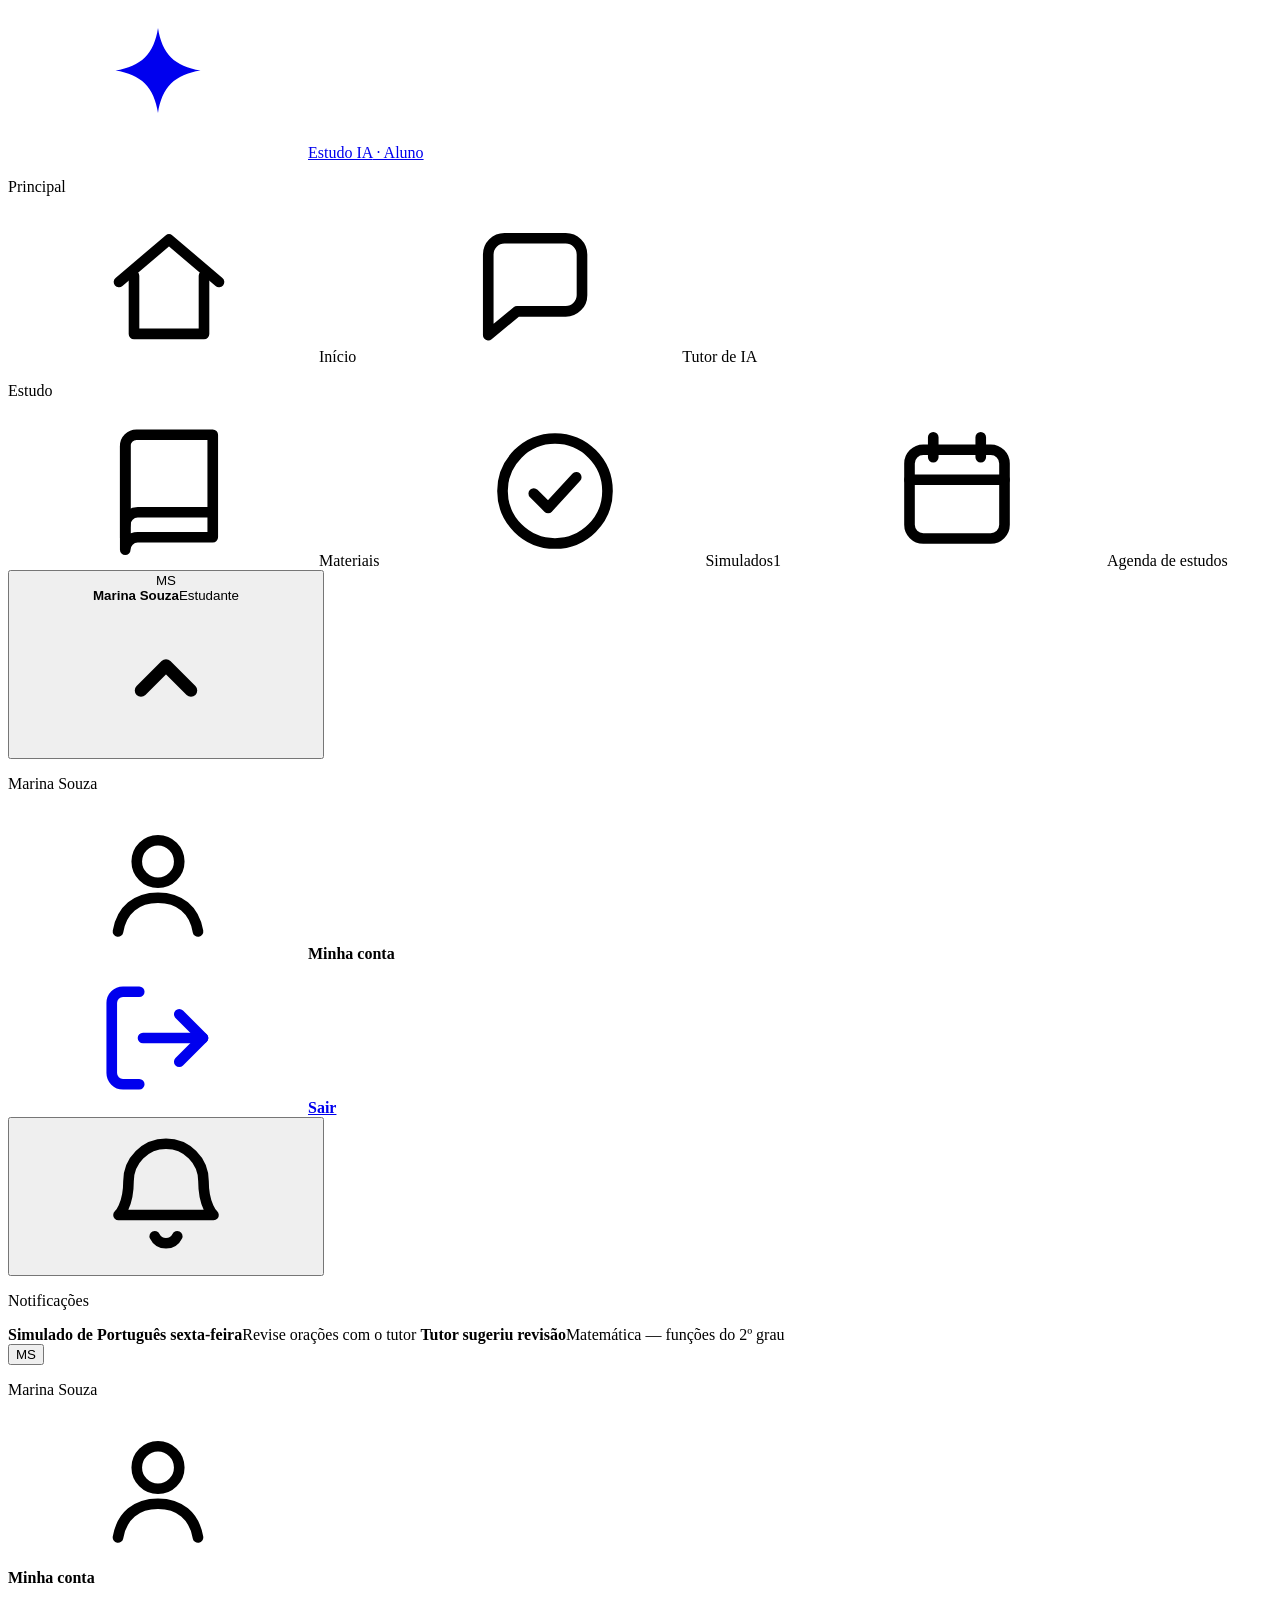
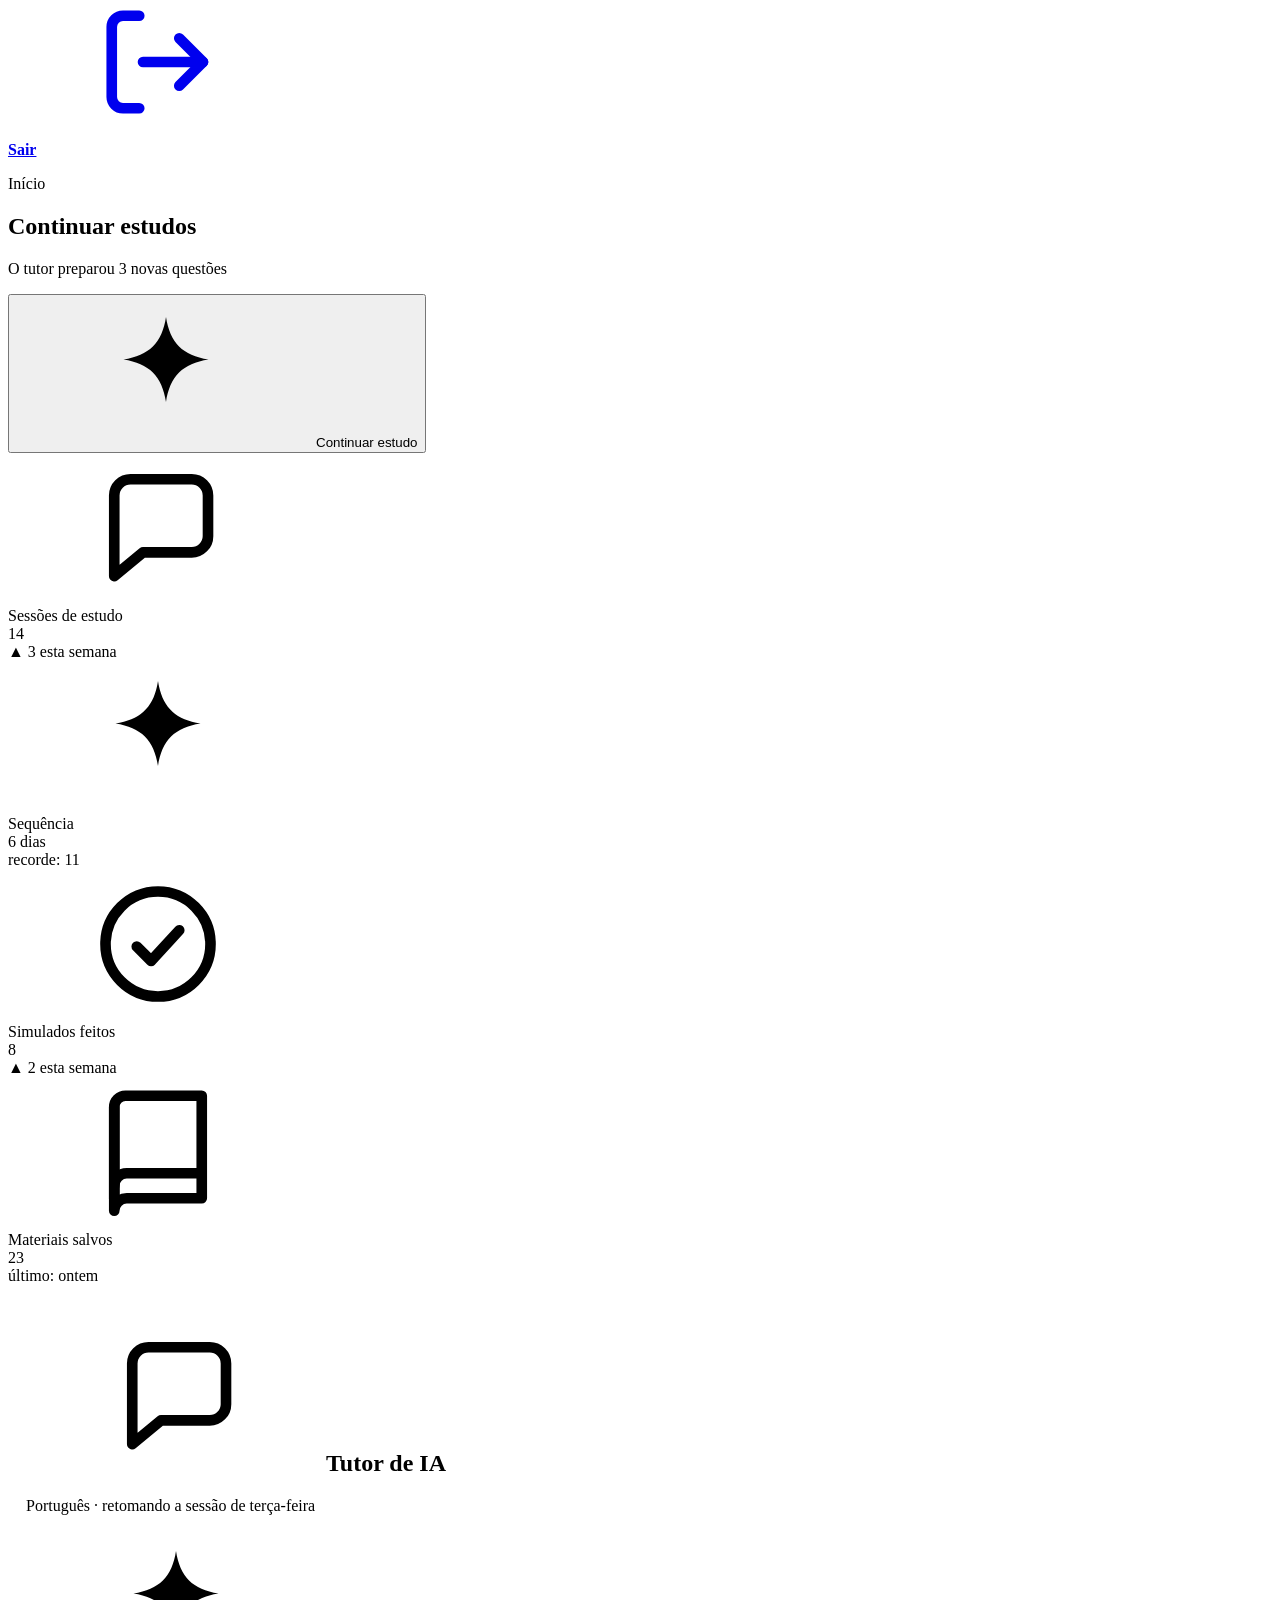
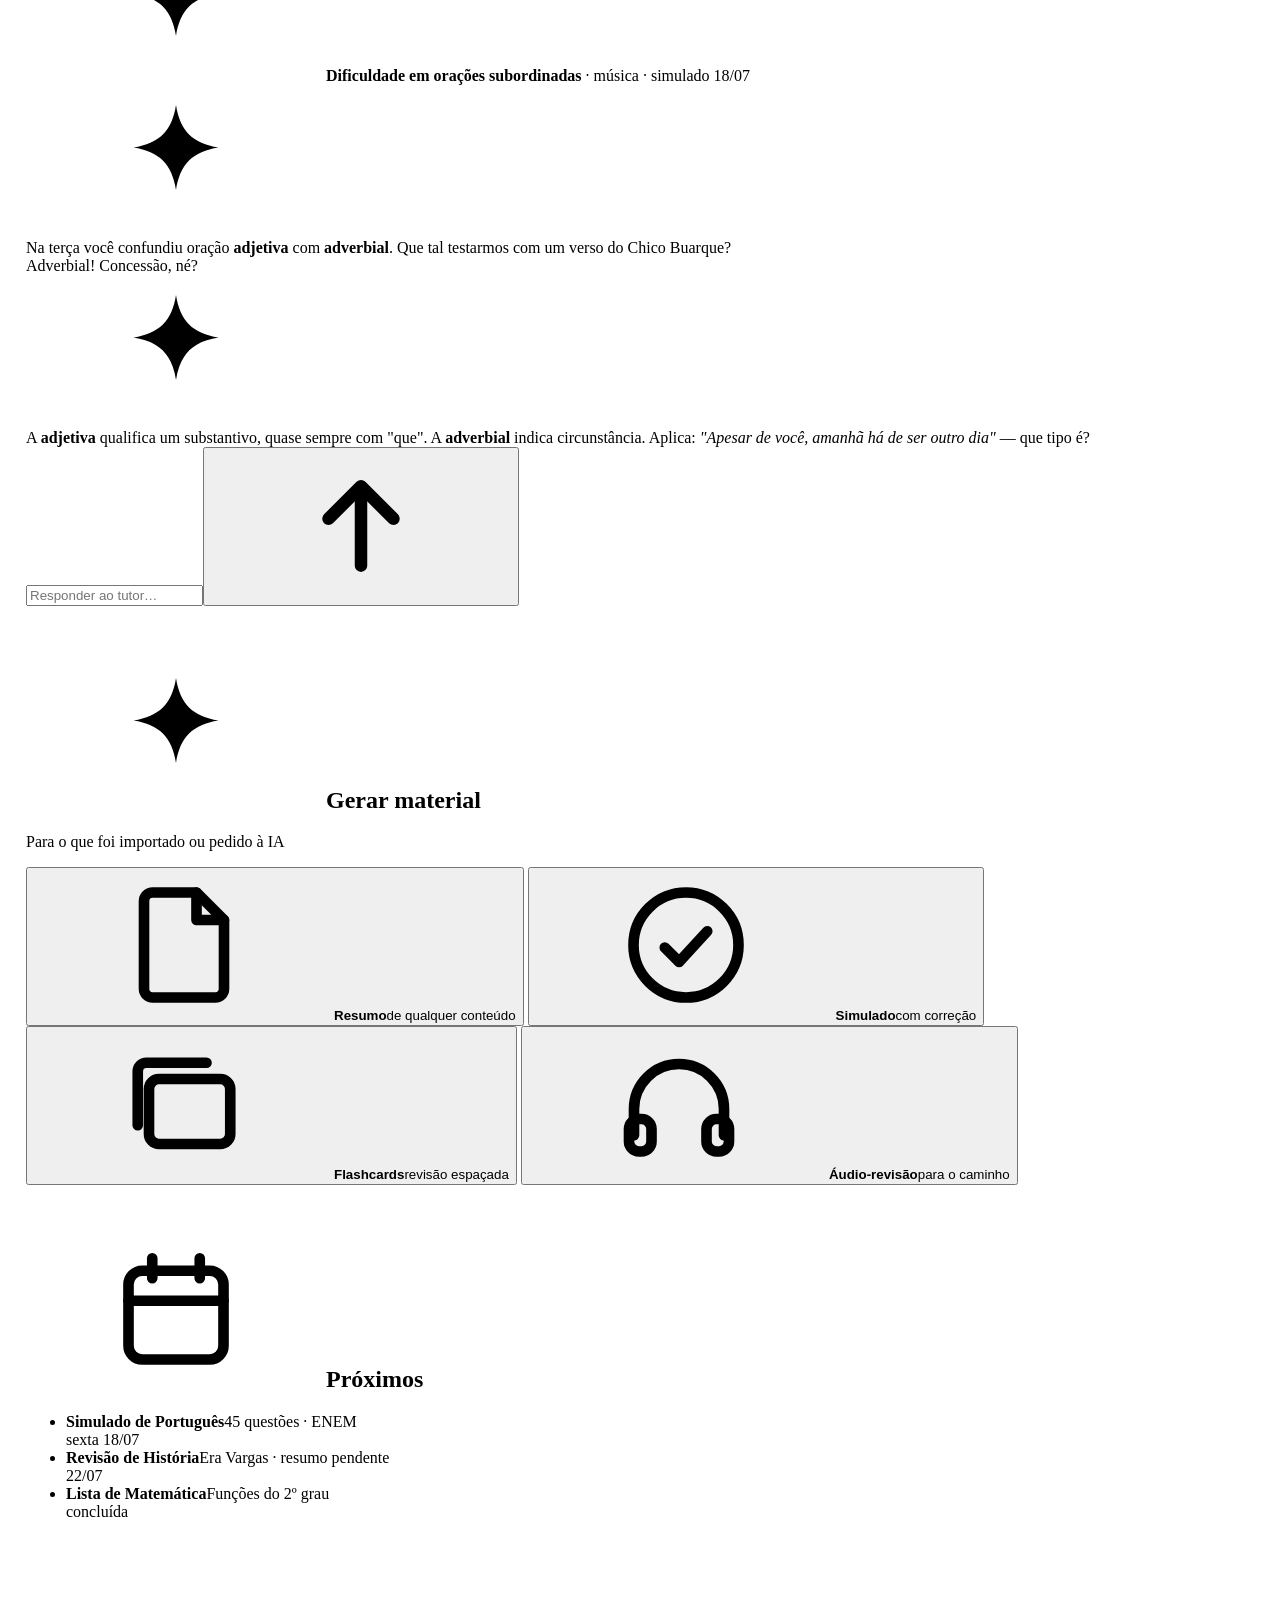
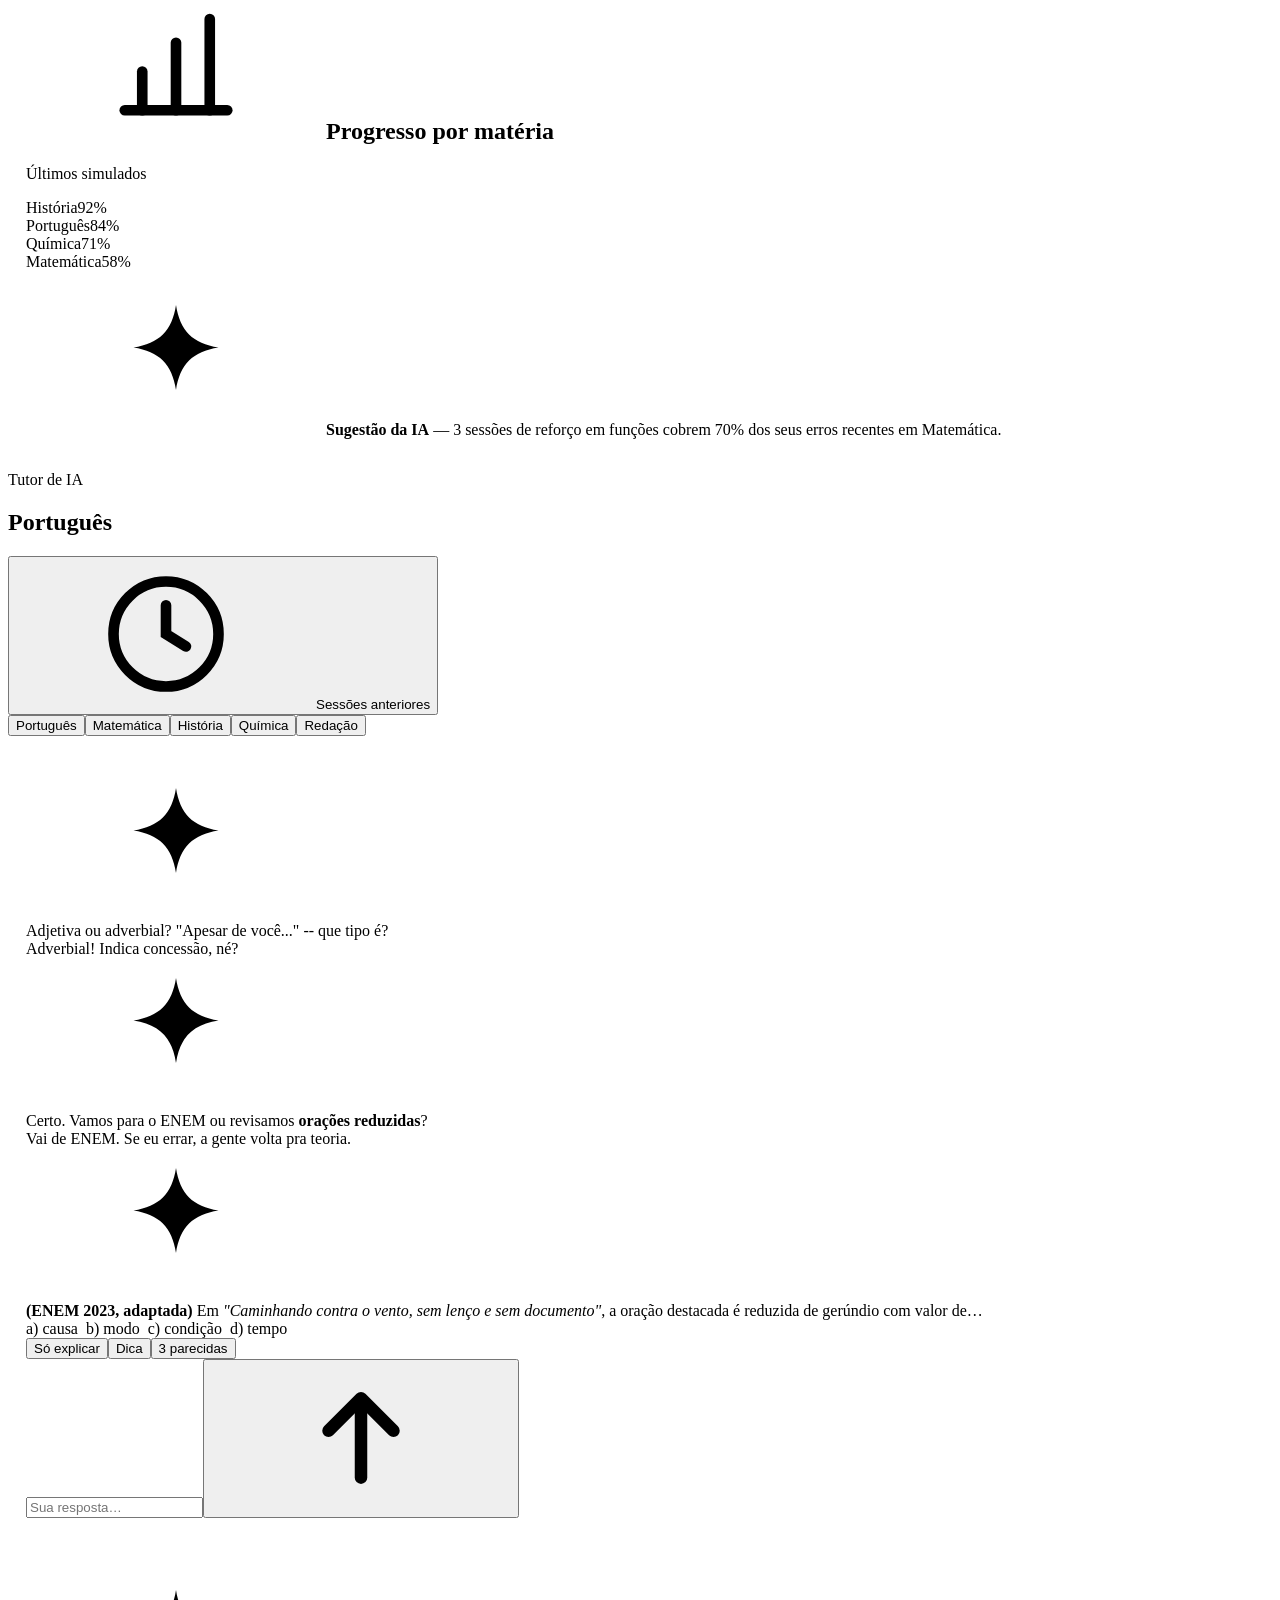
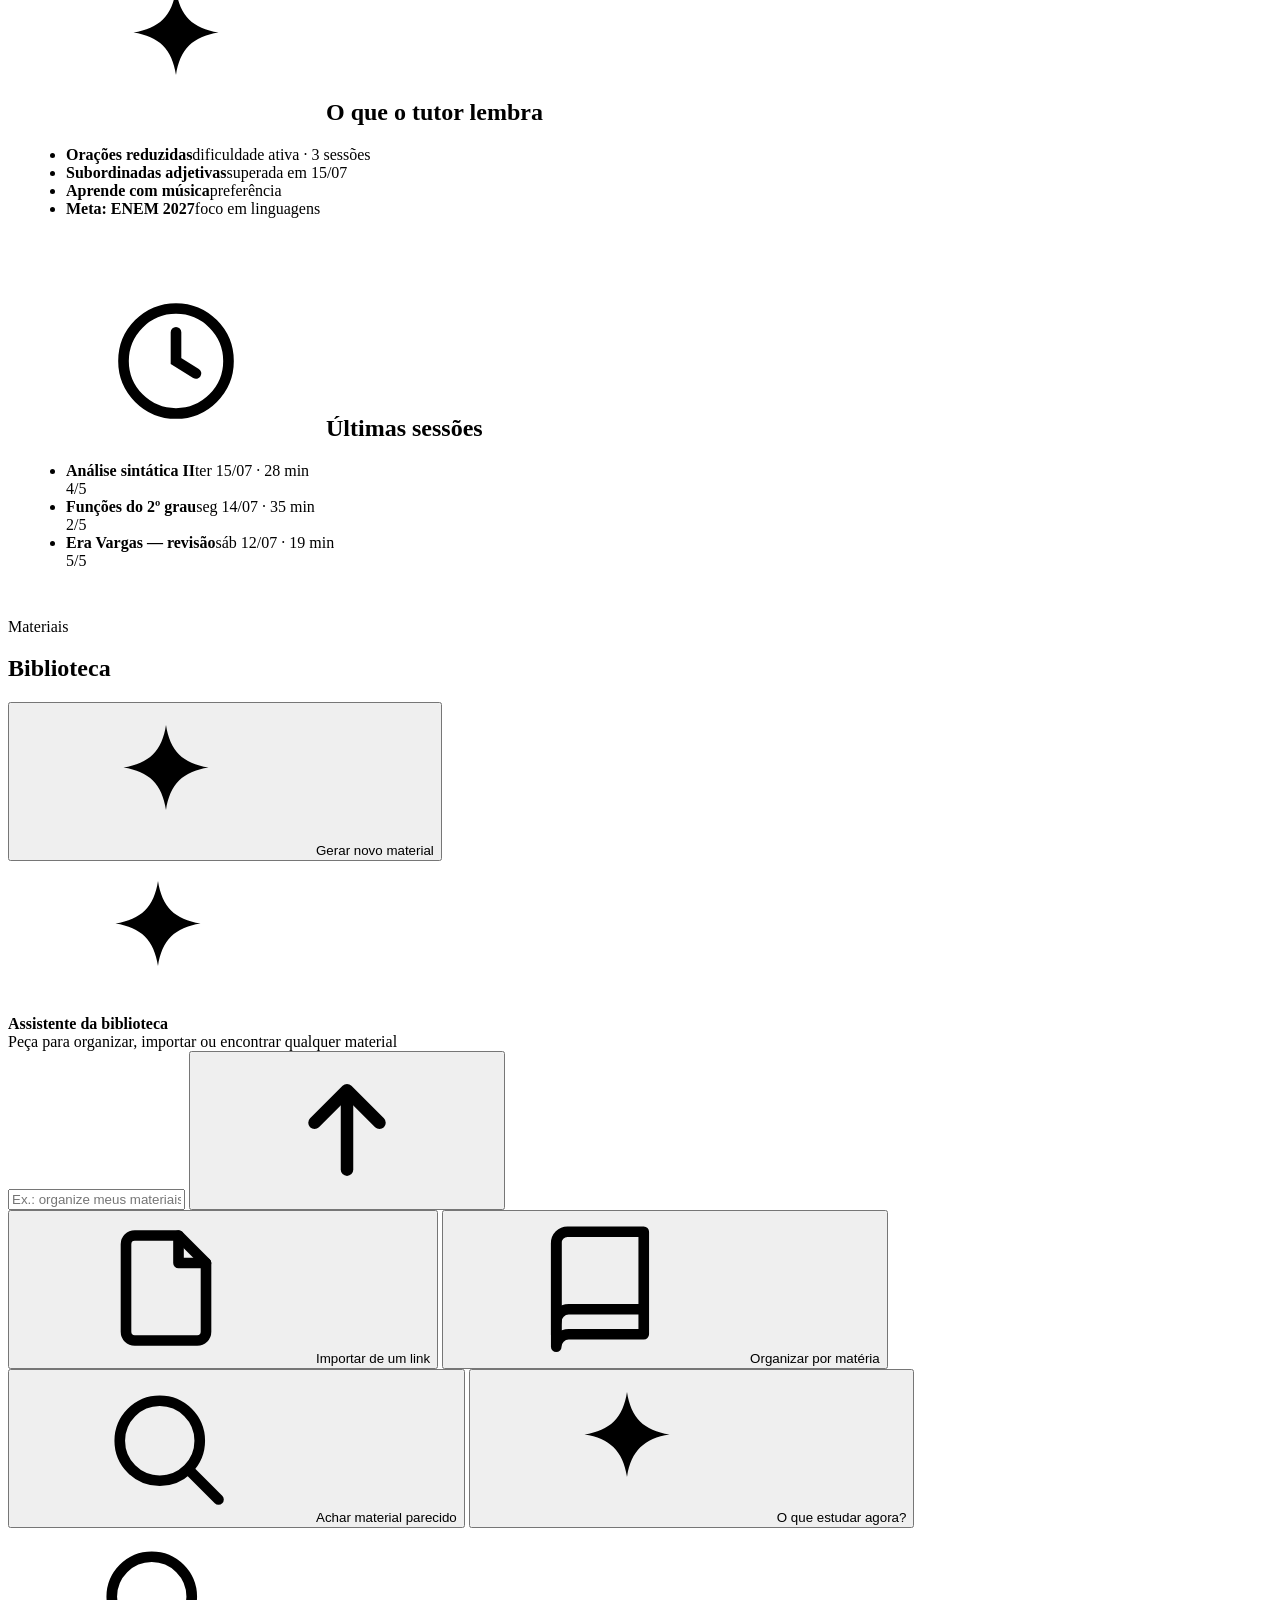
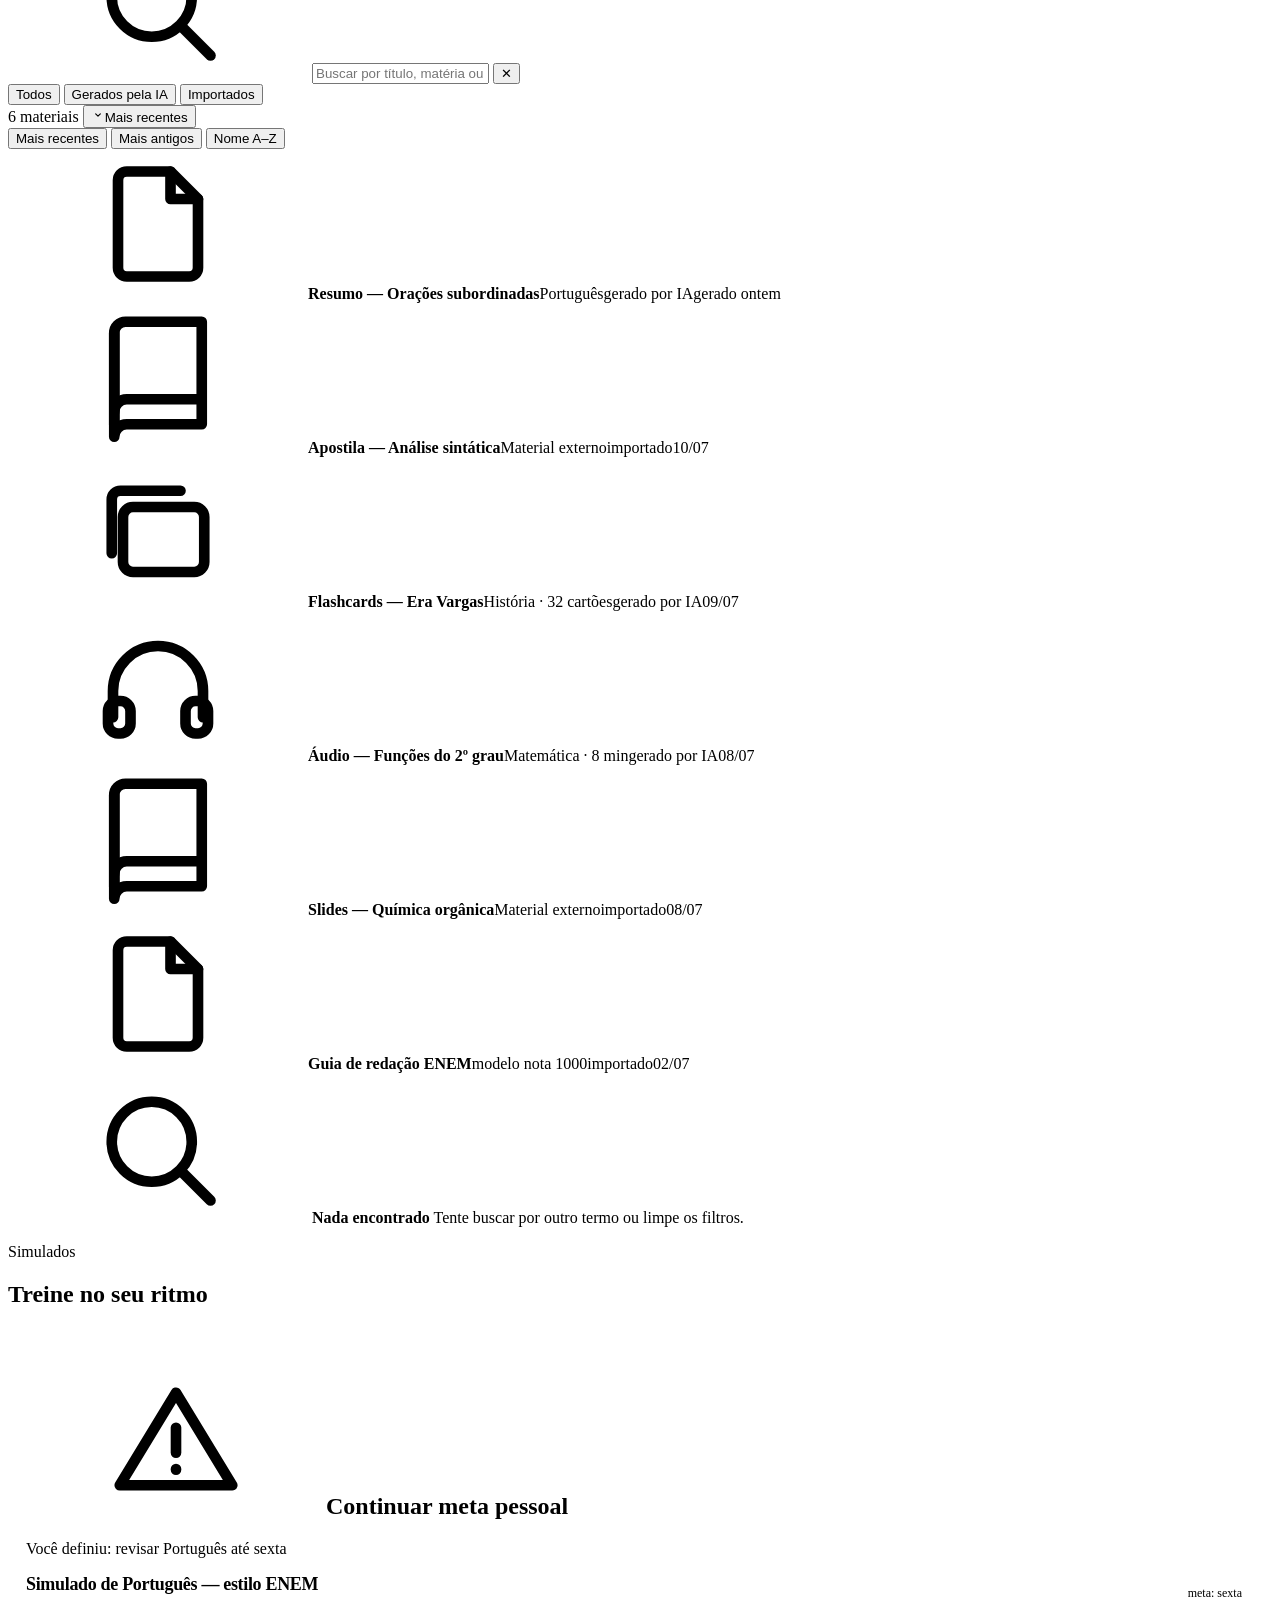
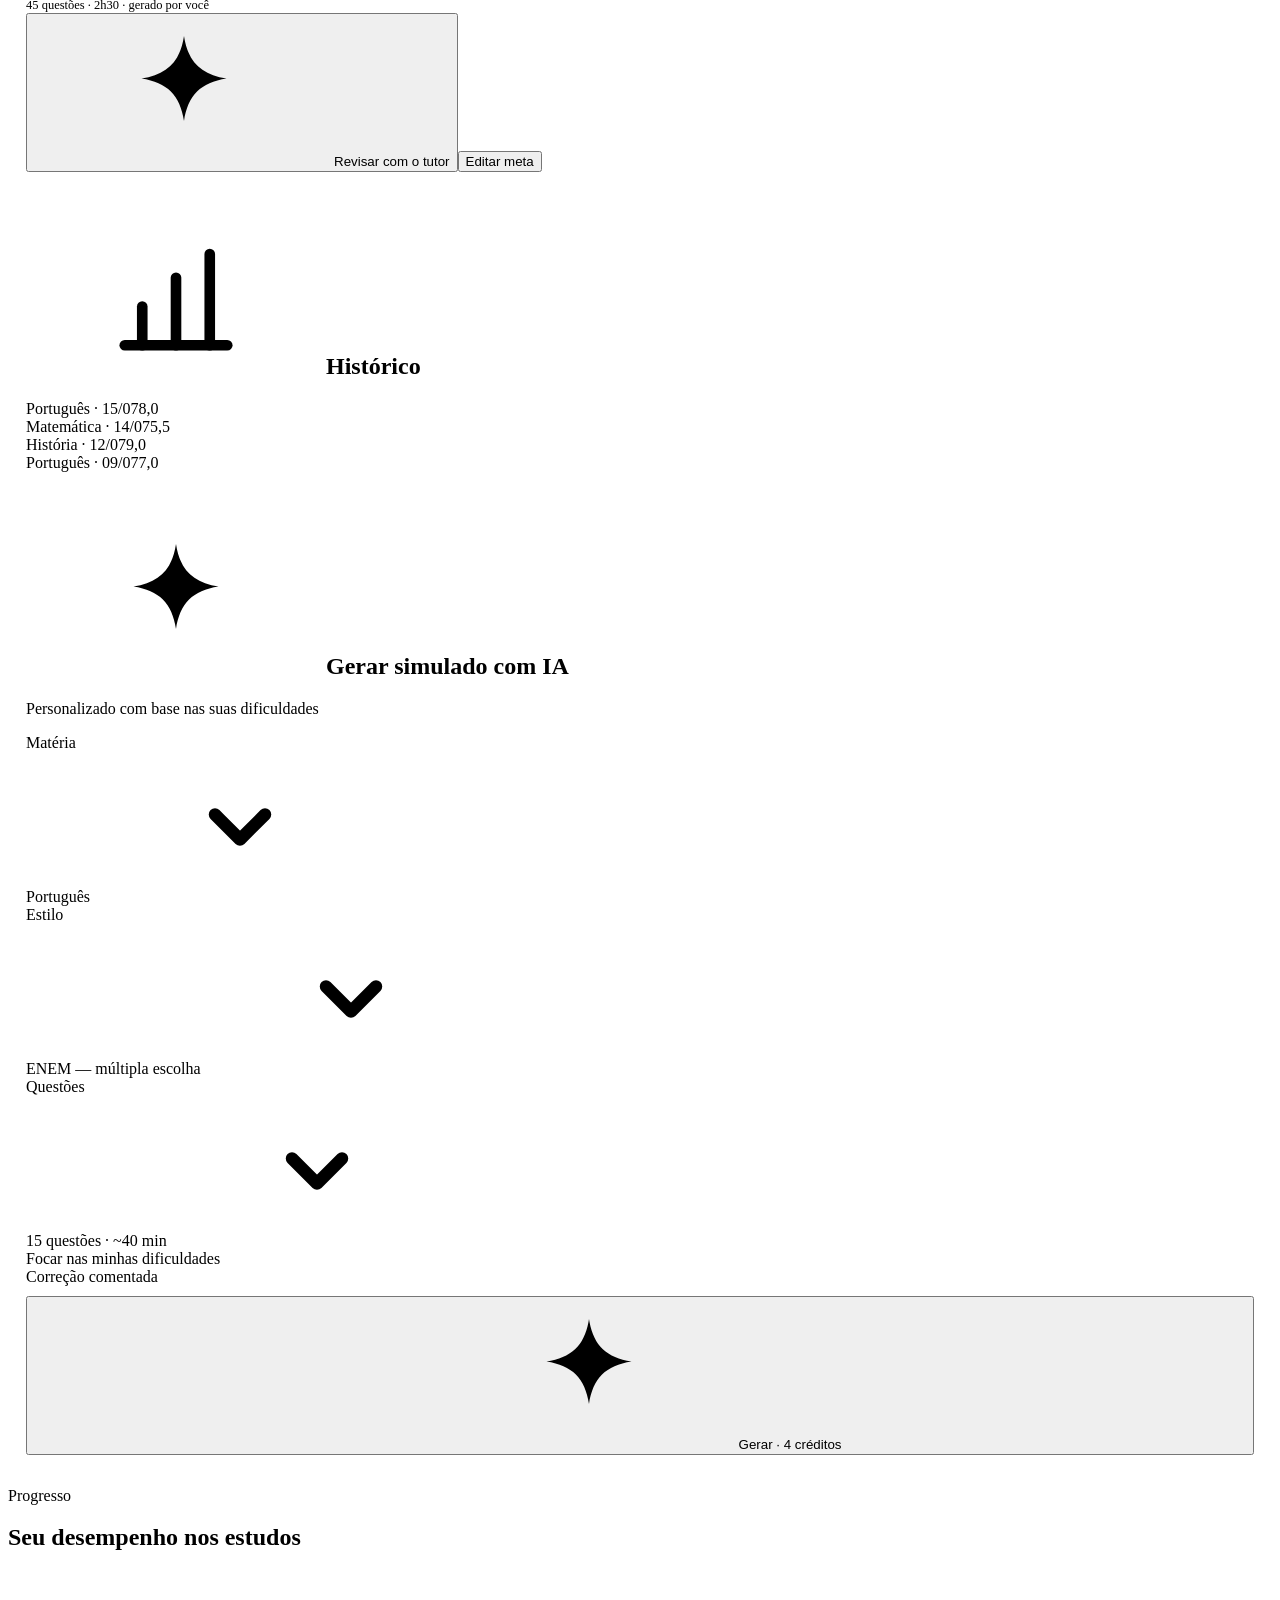
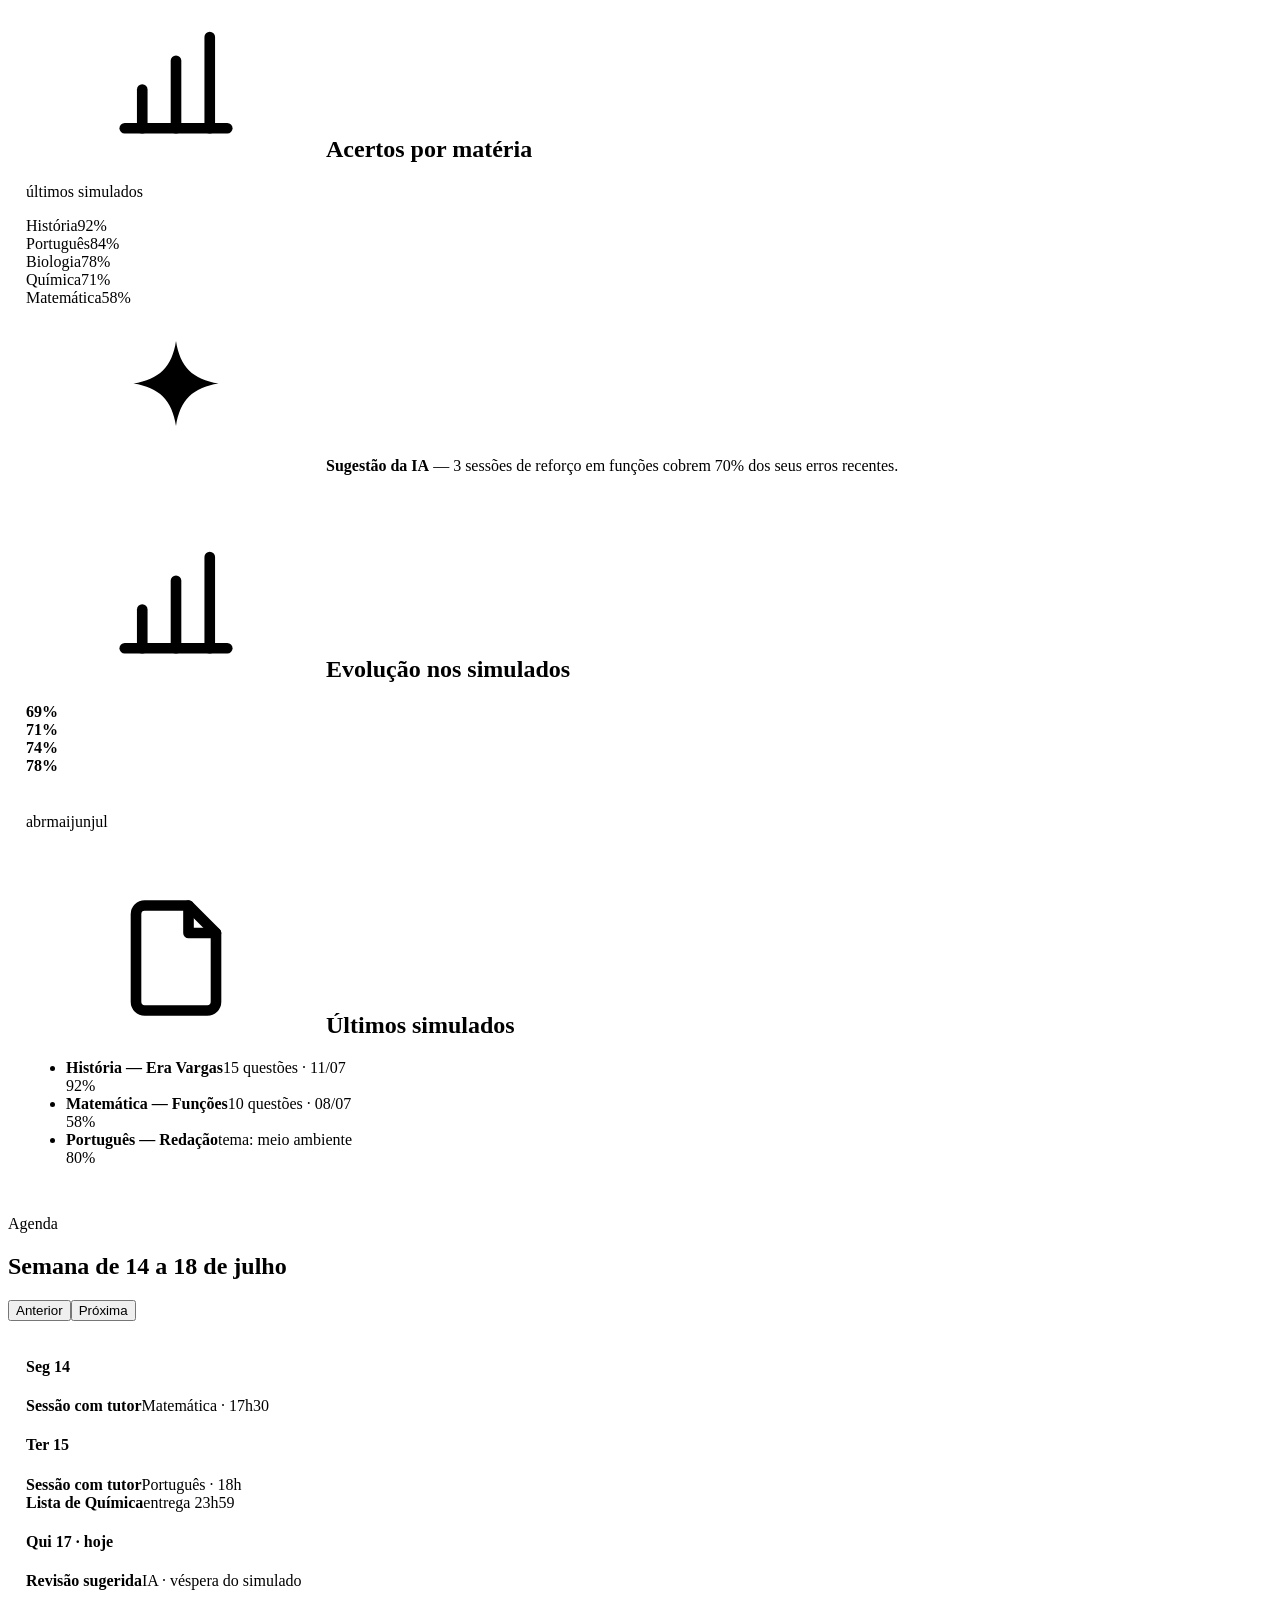
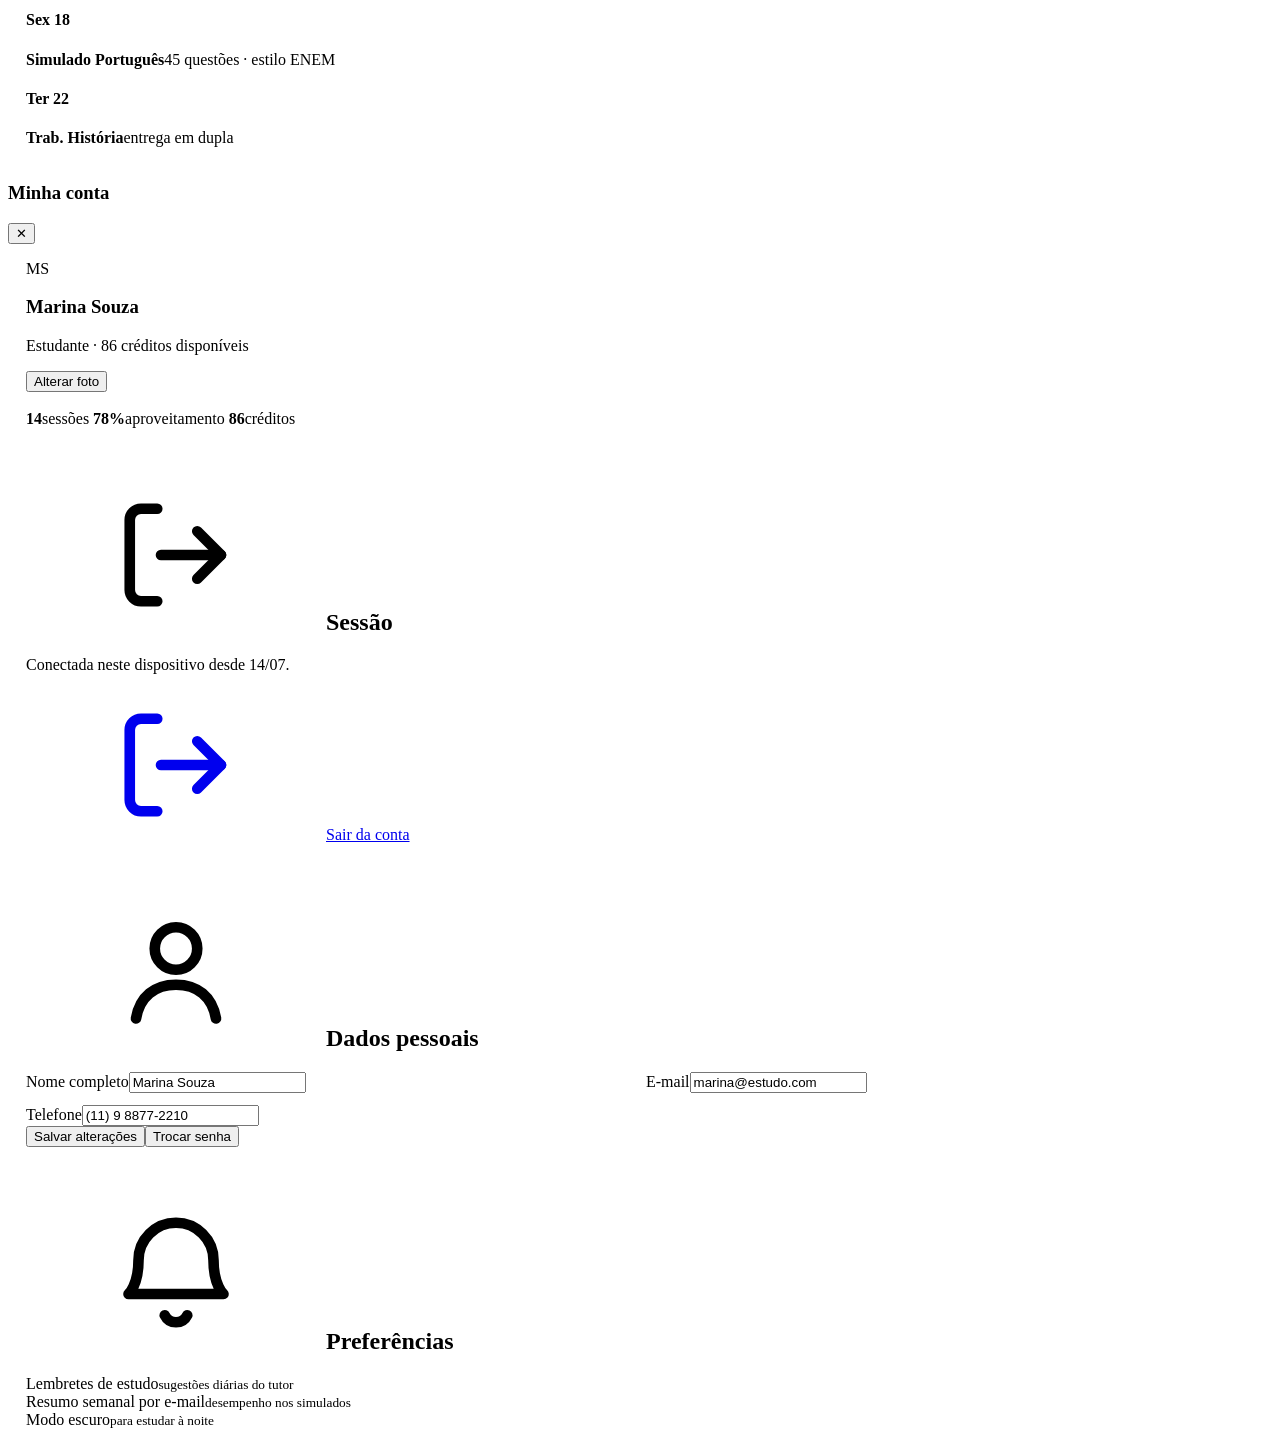
==== commit 10034da6: "FUDEU tudo cagado" ====
--- a/mockup/aluno.html
+++ b/mockup/aluno.html
@@ -3,7 +3,7 @@
 <head>
 <meta charset="utf-8">
 <meta name="viewport" content="width=device-width, initial-scale=1">
-<title>Marina Souza — Aluno · Estudo com IA</title>
+<title>Aluno · Estudo IA</title>
 <link rel="stylesheet" href="assets/fonts.css">
 <link rel="stylesheet" href="assets/ui.css">
 </head>
@@ -36,7 +36,7 @@
 
 <div class="shell">
 <aside class="side">
-  <a class="brand" href="./"><span class="mark"><svg><use href="#i-spark"/></svg></span>Estudo com IA&nbsp;<span>· Aluno</span></a>
+  <a class="brand" href="./"><span class="mark"><svg><use href="#i-spark"/></svg></span>Estudo IA<span> · Aluno</span></a>
 
   <p class="nlabel">Principal</p>
   <nav class="nav">
@@ -95,8 +95,8 @@
     <div class="phead">
       <div class="tx">
         <p class="eyebrow">Início</p>
-        <h1>Boa tarde, Marina. Vamos continuar de onde paramos?</h1>
-        <p class="sub">Você parou em orações reduzidas ontem às 18h42. O tutor preparou 3 questões novas para revisar.</p>
+        <h1>Continuar estudos</h1>
+        <p class="sub">O tutor preparou 3 novas questões</p>
       </div>
       <div class="actions"><button class="btn btn-pri" data-s="tutor"><svg class="ic"><use href="#i-spark"/></svg>Continuar estudo</button></div>
     </div>
@@ -110,10 +110,10 @@
       <div class="card hero">
         <h2><svg class="ic"><use href="#i-chat"/></svg>Tutor de IA</h2>
         <p class="desc">Português · retomando a sessão de terça-feira</p>
-        <div class="memo"><svg class="ic"><use href="#i-spark"/></svg><span><b>Memória do tutor</b> — dificuldade em orações subordinadas · aprende melhor com música · simulado em 18/07</span></div>
+        <div class="memo"><svg class="ic"><use href="#i-spark"/></svg><span><b>Dificuldade em orações subordinadas</b> · música · simulado 18/07</span></div>
         <div class="chat">
           <div class="m-ai"><span class="av"><svg><use href="#i-spark"/></svg></span><div class="tx">Na terça você confundiu oração <b>adjetiva</b> com <b>adverbial</b>. Que tal testarmos com um verso do Chico Buarque?</div></div>
-          <div class="m-me">Bora! Me lembra a diferença primeiro, bem resumido.</div>
+          <div class="m-me">Adverbial! Concessão, né?</div>
           <div class="m-ai"><span class="av"><svg><use href="#i-spark"/></svg></span><div class="tx">A <b>adjetiva</b> qualifica um substantivo, quase sempre com "que". A <b>adverbial</b> indica circunstância. Aplica: <i>"Apesar de você, amanhã há de ser outro dia"</i> — que tipo é?</div></div>
         </div>
         <div class="composer"><input placeholder="Responder ao tutor…" aria-label="Mensagem"><button class="send" aria-label="Enviar"><svg><use href="#i-send"/></svg></button></div>
@@ -121,7 +121,7 @@
       <div class="stack">
         <div class="card">
           <h2><svg class="ic"><use href="#i-spark"/></svg>Gerar material</h2>
-          <p class="desc">A partir do que você importou ou pediu à IA</p>
+          <p class="desc">Para o que foi importado ou pedido à IA</p>
           <div class="qgrid">
             <button class="qa" data-s="materiais"><span class="qic"><svg class="ic"><use href="#i-doc"/></svg></span><span><b>Resumo</b><span>de qualquer conteúdo</span></span></button>
             <button class="qa" data-s="simulados"><span class="qic"><svg class="ic"><use href="#i-check"/></svg></span><span><b>Simulado</b><span>com correção</span></span></button>
@@ -130,7 +130,7 @@
           </div>
         </div>
         <div class="card">
-          <h2><svg class="ic"><use href="#i-cal"/></svg>Próximos estudos</h2>
+          <h2><svg class="ic"><use href="#i-cal"/></svg>Próximos</h2>
           <ul class="list" style="margin-top:12px">
             <li><span class="dot" style="background:var(--bad)"></span><div class="tx"><b>Simulado de Português</b><span>45 questões · ENEM</span></div><span class="pill p-bad">sexta 18/07</span></li>
             <li><span class="dot" style="background:var(--warn)"></span><div class="tx"><b>Revisão de História</b><span>Era Vargas · resumo pendente</span></div><span class="pill p-warn">22/07</span></li>
@@ -142,7 +142,7 @@
 
     <div class="card fullcard">
       <h2><svg class="ic"><use href="#i-chart"/></svg>Progresso por matéria</h2>
-      <p class="desc">Aproveitamento nos últimos simulados</p>
+      <p class="desc">Últimos simulados</p>
       <div class="hrow"><span class="hlbl">História</span><span class="hbar"><i style="--w:92%"></i></span><span class="hval">92%</span></div>
       <div class="hrow"><span class="hlbl">Português</span><span class="hbar"><i style="--w:84%"></i></span><span class="hval">84%</span></div>
       <div class="hrow"><span class="hlbl">Química</span><span class="hbar"><i style="--w:71%"></i></span><span class="hval">71%</span></div>
@@ -156,7 +156,7 @@
     <div class="phead">
       <div class="tx">
         <p class="eyebrow">Tutor de IA</p>
-        <h1>Sessão de estudo — Português</h1>
+        <h1>Português</h1>
       </div>
       <div class="actions"><button class="btn btn-gho"><svg class="ic"><use href="#i-clock"/></svg>Sessões anteriores</button></div>
     </div>
@@ -166,13 +166,13 @@
     <div class="cols">
       <div class="card hero">
         <div class="chat">
-          <div class="m-ai"><span class="av"><svg><use href="#i-spark"/></svg></span><div class="tx">Aquecimento, no seu estilo: <i>"Apesar de você, amanhã há de ser outro dia"</i> — adjetiva ou adverbial?</div></div>
+          <div class="m-ai"><span class="av"><svg><use href="#i-spark"/></svg></span><div class="tx">Adjetiva ou adverbial? "Apesar de você..." -- que tipo é?</div></div>
           <div class="m-me">Adverbial! Indica concessão, né?</div>
-          <div class="m-ai"><span class="av"><svg><use href="#i-spark"/></svg></span><div class="tx">Exato, <b>adverbial concessiva</b>. Você acertou 4 das últimas 5. Subimos para uma questão estilo ENEM ou revisamos <b>orações reduzidas</b>?</div></div>
+          <div class="m-ai"><span class="av"><svg><use href="#i-spark"/></svg></span><div class="tx">Certo. Vamos para o ENEM ou revisamos <b>orações reduzidas</b>?</div></div>
           <div class="m-me">Vai de ENEM. Se eu errar, a gente volta pra teoria.</div>
           <div class="m-ai"><span class="av"><svg><use href="#i-spark"/></svg></span><div class="tx"><b>(ENEM 2023, adaptada)</b> Em <i>"Caminhando contra o vento, sem lenço e sem documento"</i>, a oração destacada é reduzida de gerúndio com valor de…<br>a) causa &nbsp;b) modo &nbsp;c) condição &nbsp;d) tempo</div></div>
         </div>
-        <div class="chips"><button class="chip">Me explica de novo</button><button class="chip">Dá uma dica</button><button class="chip">Gerar 3 parecidas</button></div>
+        <div class="chips"><button class="chip">Só explicar</button><button class="chip">Dica</button><button class="chip">3 parecidas</button></div>
         <div class="composer"><input placeholder="Sua resposta…" aria-label="Resposta"><button class="send" aria-label="Enviar"><svg><use href="#i-send"/></svg></button></div>
       </div>
       <div class="stack">
--- a/mockup/assets/ui.css
+++ b/mockup/assets/ui.css
@@ -1,644 +1,8 @@
-/* ══ Design system — plataforma (light kingstone) ══ */
-:root{
-  color-scheme:light;
-  --canvas:#C7CACC; --card:#F5F6F6; --card2:#EAEBEC; --side:#9BA0A3;
-  --stone:#82878B; --stone-2:#686D71; --stone-3:#4E5356;
-  --ink:#141617; --ink-2:#2E3133; --ink-3:#494D50;
-  --line:#D4D6D7; --line-strong:#9FA3A6;
-  --green:#0E8A57; --green-deep:#0A6B43; --green-soft:#E4F0E9; --green-ink:#0B5B3B;
-  --gold:#C79A2A; --gold-soft:#F8F0DA; --gold-ink:#8A6400;
-  --good:#12915A; --good-soft:#E0F1E8;
-  --warn:#A16E00; --warn-soft:#F7EDCE;
-  --bad:#BC3E2C; --bad-soft:#F8E4DF;
-  --chart-mute:#CBD1C5;
-  --hm0:#ECEFE5;--hm1:#CDE6D6;--hm2:#9DD1B0;--hm3:#4FAB77;--hm4:#0E8A57;
-  --sh:0 1px 2px rgba(20,22,23,.06),0 6px 16px -8px rgba(20,22,23,.22);
-  --sh-lg:0 8px 24px -14px rgba(20,22,23,.28),0 24px 60px -32px rgba(20,22,23,.4);
-}
-*{box-sizing:border-box}
-html{scroll-behavior:smooth;min-height:100%;overflow-x:hidden}
-body{
-  margin:0;background:var(--canvas);
-  color:var(--ink);
-  font-family:'Geist',-apple-system,'Segoe UI',sans-serif;
-  font-size:14px;line-height:1.6;-webkit-font-smoothing:antialiased;
-  min-height:100vh;min-height:100dvh;
-  overflow-x:hidden;
-}
-::selection{background:rgba(14,138,87,.2)}
-button,input,textarea{font-family:inherit;color:inherit}
-.ic{width:17px;height:17px;flex:none}
-kbd{font-family:inherit;font-size:10px;color:var(--ink-3);border:1px solid var(--line-strong);border-bottom-width:2px;border-radius:5px;padding:1px 6px;background:var(--card)}
 
-/* ── Shell (mobile-first: base = telefone; abre em desktop a partir de 1000px) ── */
-.shell{display:flex;flex-direction:column;min-height:100vh;min-height:100dvh}
-.side{
-  width:100%;flex:none;background:var(--side);border-right:0;border-bottom:1px solid var(--line-strong);
-  display:flex;flex-direction:row;flex-wrap:wrap;align-items:center;
-  padding:10px 14px;position:sticky;top:0;z-index:40;overflow:visible;
-}
-.brand{display:flex;align-items:center;gap:9px;font-weight:680;font-size:13.5px;letter-spacing:-.01em;text-decoration:none;color:inherit}
-.brand .mark{width:29px;height:29px;border-radius:9px;background:var(--green);display:grid;place-items:center;color:#fff;flex:none}
-.brand .mark svg{width:14px;height:14px}
-.brand span{display:none}
-.nlabel{display:none}
-.nav{display:flex;flex-direction:row;gap:2px;overflow-x:auto;width:100%;order:9;padding-top:8px;scrollbar-width:none}
-.nav::-webkit-scrollbar{display:none}
-.nav a{
-  display:flex;align-items:center;gap:8px;padding:7px 11px;border-radius:10px;flex:none;
-  color:var(--ink-2);text-decoration:none;font-size:13px;font-weight:500;cursor:pointer;white-space:nowrap;
-  transition:background .14s ease,color .14s ease;
-}
-.nav a .ic{color:var(--ink-3);transition:color .14s ease;width:16px;height:16px}
-.nav a:hover{background:rgba(27,30,28,.06);color:var(--ink)}
-.nav a.on{background:var(--card);color:var(--green-ink);font-weight:650;box-shadow:inset 0 -3px 0 var(--green),var(--sh)}
-.nav a.on .ic{color:var(--green)}
-.nav a .badge{font-size:10.5px;font-weight:700;background:var(--green);color:#fff;border-radius:99px;padding:1px 7.5px}
-.side .spacer{display:none}
-.sideuser-wrap{display:none;position:relative;padding-top:6px;margin-top:6px;border-top:1px solid var(--line)}
-.sideuser{
-  display:flex;align-items:center;gap:10px;padding:8px;border:0;border-radius:11px;
-  width:100%;background:transparent;cursor:pointer;text-align:left;
-  transition:background .16s ease;
-}
-.sideuser:hover{background:var(--card2)}
-.sideuser:active{background:var(--card2);transform:scale(.99)}
-.sideuser .av{width:33px;height:33px;border-radius:10px;flex:none;display:grid;place-items:center;font-size:12px;font-weight:700;color:#fff;background:var(--green)}
-.sideuser b{display:block;font-size:12.5px;font-weight:650;line-height:1.35;color:var(--ink)}
-.sideuser span{font-size:11px;color:var(--ink-3);line-height:1.3}
-.sideuser .out-ic{margin-left:auto;width:15px;height:15px;color:var(--stone-2);transition:transform .18s ease,color .16s ease}
-.sideuser:hover .out-ic{color:var(--ink-2)}
-.sideuser-wrap:has(.dd.open) .out-ic{transform:rotate(180deg);color:var(--green)}
-.dd-up{bottom:calc(100% + 8px);top:auto;left:0;right:auto}
-.dd-up.open{animation:ddup .16s cubic-bezier(.2,.7,.3,1)}
-@keyframes ddup{from{opacity:0;transform:translateY(6px) scale(.98)}}
-.dd-backdrop{position:fixed;inset:0;background:rgba(20,22,23,.4);z-index:49;display:none}
-.dd-backdrop.open{display:block;animation:bdin .16s ease}
-@keyframes bdin{from{opacity:0}}
-
-/* ── Modal (ex.: Minha conta) — sempre centralizado, nunca uma tela dedicada ── */
-.modal-backdrop{
-  position:fixed;inset:0;background:rgba(20,22,23,.5);z-index:69;display:none;
-  backdrop-filter:blur(2px);-webkit-backdrop-filter:blur(2px);
-}
-.modal-backdrop.open{display:block;animation:bdin .18s ease}
-.modal{
-  position:fixed;left:50%;top:50%;transform:translate(-50%,-50%) scale(.97);
-  z-index:70;width:min(760px,calc(100vw - 32px));max-height:min(88vh,760px);
-  background:var(--canvas);border-radius:18px;box-shadow:var(--sh-lg);
-  display:none;flex-direction:column;overflow:hidden;
-}
-.modal.open{display:flex;animation:modalin .2s cubic-bezier(.2,.7,.3,1)}
-@keyframes modalin{from{opacity:0;transform:translate(-50%,-50%) scale(.95)}}
-.modal-head{
-  display:flex;align-items:center;gap:12px;padding:16px 18px;border-bottom:1px solid var(--line);
-  background:var(--card);flex:none;
-}
-.modal-head h3{font-size:15.5px;font-weight:700;letter-spacing:-.015em;margin:0}
-.modal-x{
-  margin-left:auto;width:30px;height:30px;border-radius:9px;border:1px solid var(--line-strong);
-  background:var(--card);color:var(--ink-2);cursor:pointer;display:grid;place-items:center;
-  font-size:13px;transition:border-color .15s ease,color .15s ease;
-}
-.modal-x:hover{border-color:var(--bad);color:var(--bad)}
-.modal-body{padding:18px;overflow-y:auto;flex:1}
-@media (max-width:640px){
-  .modal{width:calc(100vw - 24px);max-height:90vh}
-  .modal-body .acgrid{grid-template-columns:1fr}
-}
-@media (max-width:640px){
-  .dd-up.open{
-    position:fixed;left:50%;top:50%;bottom:auto;right:auto;
-    transform:translate(-50%,-50%);width:min(320px,calc(100vw - 40px));
-    animation:ddcenter .18s cubic-bezier(.2,.7,.3,1);
-  }
-  @keyframes ddcenter{from{opacity:0;transform:translate(-50%,-50%) scale(.96)}}
+.nav a {
+  padding: 7px 11px !important;
 }
 
-/* ── Main / topbar ── */
-.main{flex:1;min-width:0}
-.topbar{
-  position:sticky;top:0;z-index:30;display:flex;align-items:center;gap:10px;
-  padding:10px 16px;border-bottom:1px solid var(--line-strong);
-  background:color-mix(in srgb,var(--canvas) 84%,transparent);
-  backdrop-filter:blur(18px) saturate(150%);-webkit-backdrop-filter:blur(18px) saturate(150%);
+.card {
+  padding: 16px 18px !important;
 }
-.tsearch{
-  display:flex;align-items:center;gap:9px;border:1px solid var(--line-strong);border-radius:11px;
-  background:var(--card);padding:7px 12px;color:var(--ink-3);font-size:12.5px;cursor:pointer;width:250px;
-  transition:border-color .15s ease;
-}
-.tsearch:hover{border-color:var(--green)}
-.tsearch .ic{width:14px;height:14px}
-.tsearch kbd{margin-left:auto}
-.topsp{flex:1}
-
-@media (min-width:1000px){
-  .shell{flex-direction:row}
-  .main{margin-left:258px}
-  .side{
-    width:258px;flex:none;flex-direction:column;align-items:stretch;border-bottom:0;border-right:1px solid var(--line-strong);
-    padding:16px 12px 12px;position:fixed;left:0;top:0;bottom:0;
-    overflow:hidden;
-  }
-  .brand{padding:0 8px 14px}
-  .brand span{display:block;color:var(--ink-3);font-weight:500;font-size:11.5px}
-  .nlabel{display:block;font-size:10px;font-weight:700;letter-spacing:.13em;text-transform:uppercase;color:var(--ink-3);padding:14px 10px 6px;margin:0}
-  .nav{flex-direction:column;overflow-x:visible;width:auto;order:0;padding-top:0}
-  .nav a{padding:7.5px 10px}
-  .nav a.on{box-shadow:inset 3px 0 0 var(--green),var(--sh)}
-  .nav a .badge{margin-left:auto}
-  .side .spacer{display:block;flex:1;min-height:12px}
-  .sideuser-wrap{display:block}
-  .topbar{padding:10px 28px}
-}
-.iconbtn{
-  position:relative;width:38px;height:38px;border-radius:11px;border:1px solid var(--line-strong);
-  background:var(--card);display:grid;place-items:center;cursor:pointer;color:var(--ink-2);
-  transition:border-color .15s ease,color .15s ease,transform .15s ease;
-}
-.iconbtn:hover{border-color:var(--green);color:var(--green);transform:translateY(-1px)}
-.iconbtn:active{transform:translateY(0)}
-.iconbtn .ic{width:17px;height:17px}
-.iconbtn.has-alert{border-color:color-mix(in srgb,var(--bad) 45%,var(--line-strong))}
-.ndot{
-  position:absolute;top:-6px;right:-6px;min-width:19px;height:19px;padding:0 5px;border-radius:99px;
-  background:var(--bad);border:2.5px solid var(--canvas);color:#fff;
-  font-size:10.5px;font-weight:750;line-height:1;display:grid;place-items:center;
-  box-shadow:0 0 0 0 rgba(188,62,44,.55);
-  animation:ndot-pulse 2.1s ease-out infinite;
-}
-@keyframes ndot-pulse{
-  0%{box-shadow:0 0 0 0 rgba(188,62,44,.55)}
-  70%{box-shadow:0 0 0 7px rgba(188,62,44,0)}
-  100%{box-shadow:0 0 0 0 rgba(188,62,44,0)}
-}
-.avbtn{width:34px;height:34px;border-radius:50%;border:0;cursor:pointer;background:var(--green);color:#fff;font-size:11.5px;font-weight:700;display:grid;place-items:center}
-.ddwrap{position:relative}
-.dd{
-  position:absolute;right:0;top:calc(100% + 10px);z-index:50;width:340px;
-  background:var(--card);border:1px solid var(--line);border-radius:16px;box-shadow:var(--sh-lg);
-  padding:10px;display:none;
-}
-.dd.open{display:block;animation:ddin .18s cubic-bezier(.2,.7,.3,1)}
-@keyframes ddin{from{opacity:0;transform:translateY(-6px) scale(.98)}}
-.dd .ddh{
-  display:flex;align-items:center;gap:8px;
-  font-size:11px;font-weight:750;letter-spacing:.1em;text-transform:uppercase;color:var(--ink-3);
-  padding:8px 10px 8px;
-}
-.dd .ddh .ddcount{
-  margin-left:auto;background:var(--bad-soft);color:var(--bad);font-size:11px;font-weight:750;
-  border-radius:99px;padding:2px 9px;letter-spacing:0;text-transform:none;
-}
-.dd .ddi{
-  display:flex;gap:12px;align-items:flex-start;padding:11px 10px;border-radius:12px;cursor:pointer;
-  text-decoration:none;color:inherit;transition:background .15s ease;
-}
-.dd .ddi:hover{background:var(--card2)}
-.dd .ddi .dot{width:8px;height:8px;border-radius:50%;flex:none;margin-top:6px;background:var(--c,var(--green));box-shadow:0 0 0 3px color-mix(in srgb,var(--c,var(--green)) 18%,transparent)}
-.dd .ddi b{display:block;font-size:13px;font-weight:660;line-height:1.35}
-.dd .ddi span{font-size:12px;color:var(--ink-3)}
-.dd .ddsep{height:1px;background:var(--line);margin:6px 4px}
-.dd .ddi.danger{color:var(--bad)}
-.dd .ddi.danger:hover{background:var(--bad-soft)}
-.dd .ddi .ic{width:16px;height:16px;color:var(--ink-3);margin-top:2px}
-.dd .ddi.danger .ic{color:var(--bad)}
-
-.content{max-width:1180px;margin:0 auto;padding:24px 28px 58px}
-
-/* ── Screens / page head ── */
-.screen{display:none}
-.screen.on{display:block;animation:fadeUp .42s cubic-bezier(.16,1,.3,1)}
-@keyframes fadeUp{from{opacity:0;transform:translateY(12px) scale(.992);filter:blur(3px)}}
-.screen.on :is(.card,.tile,.mat,.tcard,.alertcard,.rrow,.urgent-card,.pay-card){animation:riseIn .5s cubic-bezier(.16,1,.3,1) both}
-.screen.on :is(.card,.tile,.mat,.tcard,.alertcard,.rrow,.urgent-card,.pay-card):nth-child(2){animation-delay:.04s}
-.screen.on :is(.card,.tile,.mat,.tcard,.alertcard,.rrow,.urgent-card,.pay-card):nth-child(3){animation-delay:.08s}
-@keyframes riseIn{from{opacity:0;transform:translateY(14px);filter:blur(4px)}}
-.phead{display:flex;align-items:flex-end;gap:16px;flex-wrap:wrap;padding-bottom:14px;margin-bottom:16px;border-bottom:1px solid var(--line)}
-.phead .tx{flex:1;min-width:260px}
-.eyebrow{font-size:10.5px;font-weight:700;letter-spacing:.13em;text-transform:uppercase;color:var(--green);margin:0 0 8px}
-h1{font-size:21px;font-weight:710;letter-spacing:-.018em;line-height:1.2;margin:0;text-wrap:balance}
-.phead p.sub{color:var(--ink-2);font-size:13.5px;margin:7px 0 0;max-width:60ch}
-.phead .actions{display:flex;gap:9px;flex:none;padding-bottom:2px}
-
-/* ── Buttons ── */
-.btn{
-  display:inline-flex;align-items:center;gap:7px;border-radius:10px;cursor:pointer;
-  font-size:13px;font-weight:600;padding:7.5px 13px;border:1px solid transparent;text-decoration:none;
-  transition:background .15s ease,border-color .15s ease,color .15s ease;
-}
-.btn .ic{width:15px;height:15px}
-.btn-pri{background:var(--green);color:#fff}
-.btn-pri:hover{background:var(--green-deep)}
-.btn-gho{background:var(--card);border-color:var(--line-strong);color:var(--ink)}
-.btn-gho:hover{border-color:var(--green);color:var(--green)}
-.btn-danger{background:var(--bad);color:#fff}
-.btn-danger:hover{filter:brightness(.92)}
-.btn-sm{padding:5px 11px;font-size:12px;border-radius:9px}
-.btn:focus-visible,.iconbtn:focus-visible,.avbtn:focus-visible{outline:2px solid var(--green);outline-offset:2px}
-
-/* ── Tiles ── */
-.tiles{display:grid;grid-template-columns:repeat(4,1fr);gap:10px;margin-bottom:14px}
-.tile{position:relative;background:var(--card);border:1px solid var(--line);border-radius:13px;padding:12px 14px;box-shadow:var(--sh)}
-.tile .tico{position:absolute;top:13px;right:14px;color:var(--ink-3)}
-.tile .tico .ic{width:16px;height:16px}
-.tile .lbl{font-size:10.5px;font-weight:650;letter-spacing:.07em;text-transform:uppercase;color:var(--ink-3)}
-.tile .num{font-size:25px;font-weight:660;letter-spacing:-.025em;margin:5px 0 2px;font-variant-numeric:tabular-nums;line-height:1.05}
-.tile .sub{font-size:12px;color:var(--ink-3)}
-.tile .sub.up{color:var(--good);font-weight:600}
-.tile .sub.down{color:var(--bad);font-weight:600}
-.tile .sub.warn{color:var(--warn);font-weight:600}
-
-/* ── Cards / layout ── */
-.cols{display:grid;grid-template-columns:1fr;gap:14px;align-items:start}
-.cols-rev,.cols-eq{display:grid;gap:14px;align-items:start}
-.stack{display:flex;flex-direction:column;gap:14px;min-width:0}
-.card{background:var(--card);border:1px solid var(--line);border-radius:14px;padding:16px 18px;box-shadow:var(--sh);min-width:0;transition:transform .24s cubic-bezier(.16,1,.3,1),box-shadow .24s,border-color .24s}
-.card:hover{transform:translateY(-1px);box-shadow:var(--sh-lg)}
-.card.hero{border-color:color-mix(in srgb,var(--green) 36%,var(--line));background:linear-gradient(180deg,#FCFDF9,#F6F8F2)}
-.card>h2{font-size:15px;font-weight:660;letter-spacing:-.012em;margin:0;display:flex;align-items:center;gap:9px}
-.card>h2 .ic{color:var(--green);width:16px;height:16px}
-.card .desc{font-size:12.5px;color:var(--ink-2);margin:3px 0 16px}
-.fullcard{margin-top:16px}
-
-/* ── Chat ── */
-.memo{display:flex;gap:9px;align-items:flex-start;font-size:12.5px;color:var(--ink-2);background:var(--card2);border:1px solid var(--line);border-radius:12px;padding:9px 12px;margin-bottom:16px}
-.memo .ic{width:15px;height:15px;color:var(--gold);margin-top:2px}
-.memo b{color:var(--ink);font-weight:600}
-.chat{display:flex;flex-direction:column;gap:17px}
-.m-ai{display:flex;gap:12px}
-.m-ai .av{width:26px;height:26px;border-radius:50%;flex:none;background:var(--green);display:grid;place-items:center;color:#fff;margin-top:2px}
-.m-ai .av svg{width:13px;height:13px}
-.m-ai .tx{font-size:14px;line-height:1.65;min-width:0}
-.m-ai .tx i{color:var(--ink-2)}
-.m-me{align-self:flex-end;max-width:78%;background:var(--card2);border:1px solid var(--line);border-radius:14px 14px 5px 14px;padding:9px 14px;font-size:14px}
-.chips{display:flex;gap:8px;flex-wrap:wrap;margin-top:16px}
-.chip{border:1px solid var(--line-strong);background:var(--card);border-radius:99px;padding:5.5px 14px;font-size:12.5px;font-weight:560;color:var(--ink-2);cursor:pointer;transition:border-color .15s,color .15s,background .15s}
-.chip:hover{border-color:var(--green);color:var(--green)}
-.chip.on{background:var(--green-soft);border-color:var(--green);color:var(--green-ink)}
-.composer{display:flex;align-items:center;gap:8px;margin-top:12px;border:1px solid var(--line-strong);border-radius:14px;background:var(--card);padding:6px 6px 6px 15px;transition:border-color .15s,box-shadow .15s}
-.composer:focus-within{border-color:var(--green);box-shadow:0 0 0 3px rgba(14,138,87,.15)}
-.composer input{flex:1;border:0;background:transparent;font:inherit;font-size:14px;outline:none;min-width:0}
-.composer input::placeholder{color:var(--ink-3)}
-.composer .send{width:33px;height:33px;border-radius:10px;border:0;background:var(--green);color:#fff;display:grid;place-items:center;cursor:pointer;flex:none;transition:background .15s}
-.composer .send:hover{background:var(--green-deep)}
-.composer .send svg{width:15px;height:15px}
-
-/* ── Quick actions ── */
-.qgrid{display:grid;grid-template-columns:1fr 1fr;gap:10px}
-.qa{display:flex;align-items:center;gap:12px;padding:12px 13px;border-radius:13px;border:1px solid var(--line);background:var(--card);cursor:pointer;text-align:left;transition:border-color .15s,transform .15s,box-shadow .15s}
-.qa:hover{border-color:color-mix(in srgb,var(--green) 50%,var(--line));transform:translateY(-1px);box-shadow:var(--sh-lg)}
-.qa .qic{width:35px;height:35px;border-radius:10px;flex:none;display:grid;place-items:center;background:var(--green-soft);color:var(--green-ink)}
-.qa .qic .ic{width:16px;height:16px}
-.qa b{display:block;font-size:13px;font-weight:600;line-height:1.3}
-.qa span{font-size:11.5px;color:var(--ink-3);display:block;line-height:1.35}
-
-/* ── Lists ── */
-.list{list-style:none;margin:0;padding:0}
-.list li{display:flex;align-items:center;gap:11px;padding:11px 0;border-bottom:1px solid var(--line)}
-.list li:last-child{border-bottom:0;padding-bottom:2px}
-.list li:first-child{padding-top:2px}
-.dot{width:8px;height:8px;border-radius:50%;flex:none}
-.list .tx{min-width:0;flex:1}
-.list .tx b{font-size:13.5px;font-weight:600;display:block;line-height:1.35}
-.list .tx span{font-size:12px;color:var(--ink-3)}
-.pill{font-size:10.5px;font-weight:650;padding:3px 9px;border-radius:99px;flex:none;margin-left:auto;white-space:nowrap}
-.p-ok{background:var(--good-soft);color:var(--good)}
-.p-warn{background:var(--warn-soft);color:var(--warn)}
-.p-bad{background:var(--bad-soft);color:var(--bad)}
-.p-ia{background:var(--green-soft);color:var(--green-ink)}
-
-/* ── Table ── */
-.tablewrap{overflow-x:auto;margin:0 -4px}
-table{width:100%;border-collapse:collapse;font-size:13px}
-th{text-align:left;font-size:10px;font-weight:700;letter-spacing:.09em;text-transform:uppercase;color:var(--ink-3);padding:8px 10px;border-bottom:1px solid var(--line-strong)}
-td{padding:10px;border-bottom:1px solid var(--line);font-variant-numeric:tabular-nums}
-tbody tr:hover{background:var(--card2)}
-tr:last-child td{border-bottom:0}
-td .name{font-weight:560}
-.tfoot{display:flex;gap:9px;margin-top:16px;flex-wrap:wrap}
-
-/* ── Charts ── */
-.chart{display:flex;align-items:flex-end;gap:14px;height:140px;margin-top:8px;padding:0 4px;border-bottom:1px solid var(--line-strong);background:repeating-linear-gradient(to top,transparent 0 34px,var(--line) 34px 35px)}
-.chart .b{flex:1;display:flex;flex-direction:column;align-items:center;justify-content:flex-end;gap:7px;height:100%}
-.chart .b i{width:100%;max-width:34px;border-radius:5px 5px 0 0;height:var(--h);background:var(--chart-mute)}
-.chart .b.hl i{background:var(--green)}
-.chart .b b{font-size:11.5px;font-weight:660;font-variant-numeric:tabular-nums;color:var(--ink-2)}
-.chart .b.hl b{color:var(--green)}
-.screen.on .chart .b i{animation:growUp .6s cubic-bezier(.2,.7,.3,1) both}
-@keyframes growUp{from{height:0}}
-.xlabels{display:flex;gap:14px;padding:8px 4px 0}
-.xlabels span{flex:1;text-align:center;font-size:11px;color:var(--ink-3)}
-.hrow{display:grid;grid-template-columns:118px 1fr 46px;align-items:center;gap:12px;padding:7px 0;font-size:13px}
-.hrow .hlbl{color:var(--ink-2);font-weight:560;white-space:nowrap;overflow:hidden;text-overflow:ellipsis}
-.hbar{height:7px;border-radius:99px;background:color-mix(in srgb,var(--line) 60%,transparent);overflow:hidden}
-.hbar i{display:block;height:100%;border-radius:99px;background:var(--green);width:var(--w)}
-.hbar.mute i{background:var(--chart-mute)}
-.hbar.gold i{background:var(--gold)}
-.hbar.bad i{background:var(--bad)}
-.hrow .hval{text-align:right;font-weight:660;font-variant-numeric:tabular-nums;font-size:12px}
-.screen.on .hbar i{animation:growW .6s cubic-bezier(.2,.7,.3,1) both}
-@keyframes growW{from{width:0}}
-.donutwrap{display:flex;align-items:center;gap:22px;flex-wrap:wrap}
-.donut{position:relative;width:148px;height:148px;flex:none}
-.donut svg{width:100%;height:100%;transform:rotate(-90deg)}
-.donut .ringbg{fill:none;stroke:var(--card2);stroke-width:12}
-.donut .ringfg{fill:none;stroke:var(--green);stroke-width:12;stroke-linecap:round;stroke-dasharray:351.86;stroke-dashoffset:var(--off)}
-.screen.on .donut .ringfg{animation:ring .9s cubic-bezier(.2,.7,.3,1) both}
-@keyframes ring{from{stroke-dashoffset:351.86}}
-.donut .cent{position:absolute;inset:0;display:grid;place-items:center;text-align:center}
-.donut .cent b{font-size:25px;font-weight:680;letter-spacing:-.02em;display:block;line-height:1.1}
-.donut .cent span{font-size:11px;color:var(--ink-3)}
-.legend{flex:1;min-width:200px}
-.heat{display:grid;grid-template-columns:60px repeat(5,1fr);gap:6px;align-items:center;margin-top:6px}
-.heat .hl{font-size:11px;color:var(--ink-3);text-align:right;padding-right:4px}
-.heat .cell{height:26px;border-radius:7px;transition:transform .12s}
-.heat .cell:hover{transform:scale(1.06)}
-.h0{background:var(--hm0)}.h1{background:var(--hm1)}.h2{background:var(--hm2)}.h3{background:var(--hm3)}.h4{background:var(--hm4)}
-.heatlegend{display:flex;align-items:center;gap:5px;margin-top:13px;font-size:11px;color:var(--ink-3)}
-.heatlegend i{width:16px;height:10px;border-radius:3px;display:inline-block}
-
-/* ── Agenda ── */
-.week{display:grid;grid-template-columns:repeat(5,1fr);gap:10px}
-.day h4{margin:0 0 8px;font-size:10.5px;font-weight:700;letter-spacing:.08em;text-transform:uppercase;color:var(--ink-3);text-align:center}
-.day.today h4{color:var(--green)}
-.day .evs{display:flex;flex-direction:column;gap:8px;min-height:150px;border-top:2px solid var(--line);padding-top:10px}
-.day.today .evs{border-top-color:var(--green)}
-.ev{border:1px solid var(--line);border-left:3px solid var(--c,var(--green));background:var(--card);border-radius:10px;padding:7px 10px;font-size:12px;line-height:1.4;box-shadow:var(--sh)}
-.ev b{display:block;font-size:12px;font-weight:600}
-.ev span{color:var(--ink-3);font-size:11px}
-
-/* ── Materiais / turmas / feed ── */
-.libai{
-  border-radius:16px;border:1px solid color-mix(in srgb,var(--green) 22%,var(--line));
-  background:linear-gradient(155deg,var(--green-soft) 0%,var(--card) 65%);
-  padding:16px 18px;margin-bottom:14px;box-shadow:var(--sh);
-}
-.libai .libai-head{display:flex;align-items:center;gap:9px;margin-bottom:11px}
-.libai .libai-ic{
-  width:30px;height:30px;border-radius:10px;flex:none;display:grid;place-items:center;
-  background:var(--green);color:#fff;
-}
-.libai .libai-ic svg{width:15px;height:15px}
-.libai b{font-size:13.5px;font-weight:660;color:var(--ink)}
-.libai .libai-sub{font-size:12px;color:var(--ink-2);margin-top:1px}
-.libai-composer{
-  display:flex;align-items:center;gap:8px;border:1px solid var(--line-strong);border-radius:12px;
-  background:var(--card);padding:9px 9px 9px 13px;transition:border-color .15s ease,box-shadow .15s ease;
-}
-.libai-composer:focus-within{border-color:var(--green);box-shadow:0 0 0 3px rgba(14,138,87,.15)}
-.libai-composer input{flex:1;border:0;background:transparent;font:inherit;font-size:13.5px;outline:none;color:var(--ink);min-width:0}
-.libai-composer input::placeholder{color:var(--ink-3)}
-.libai-composer button{
-  width:31px;height:31px;border-radius:9px;border:0;background:var(--green);color:#fff;
-  display:grid;place-items:center;cursor:pointer;flex:none;transition:background .15s ease;
-}
-.libai-composer button:hover{background:var(--green-deep)}
-.libai-composer button svg{width:14px;height:14px}
-.libai-chips{display:flex;gap:7px;flex-wrap:wrap;margin-top:11px}
-.libai-chips button{
-  display:inline-flex;align-items:center;gap:6px;border:1px solid var(--line-strong);background:var(--card);
-  color:var(--ink-2);border-radius:99px;padding:6px 12px;font-size:12px;font-weight:560;cursor:pointer;
-  transition:border-color .15s ease,color .15s ease,background .15s ease;
-}
-.libai-chips button:hover{border-color:var(--green);color:var(--green-ink);background:var(--green-soft)}
-.libai-chips button svg{width:13px;height:13px}
-.libsearch{
-  display:flex;align-items:center;gap:10px;border:1px solid var(--line-strong);border-radius:13px;
-  background:var(--card);padding:11px 14px;margin-bottom:14px;transition:border-color .15s ease,box-shadow .15s ease;
-}
-.libsearch:focus-within{border-color:var(--green);box-shadow:0 0 0 3px rgba(14,138,87,.15)}
-.libsearch .ic{width:17px;height:17px;color:var(--ink-3);flex:none}
-.libsearch input{flex:1;border:0;background:transparent;font:inherit;font-size:14px;outline:none;color:var(--ink);min-width:0}
-.libsearch input::placeholder{color:var(--ink-3)}
-.libsearch .clear{
-  display:none;border:0;background:var(--card2);color:var(--ink-2);border-radius:99px;
-  width:22px;height:22px;place-items:center;cursor:pointer;flex:none;font-size:12px;
-}
-.libsearch.has-val .clear{display:grid}
-.libbar{display:flex;align-items:center;gap:8px;flex-wrap:wrap;margin-bottom:6px}
-.libcount{font-size:12.5px;color:var(--ink-3);margin-right:2px;white-space:nowrap}
-.sortwrap{position:relative;margin-left:auto}
-.sortbtn{
-  display:inline-flex;align-items:center;gap:7px;border:1px solid var(--line-strong);background:var(--card);
-  color:var(--ink-2);border-radius:10px;padding:7px 12px;font-size:12.5px;font-weight:600;cursor:pointer;
-  transition:border-color .15s ease;
-}
-.sortbtn:hover{border-color:var(--green)}
-.sortmenu{
-  position:absolute;right:0;top:calc(100% + 6px);z-index:40;width:190px;
-  background:var(--card);border:1px solid var(--line);border-radius:12px;box-shadow:var(--sh-lg);
-  padding:6px;display:none;
-}
-.sortmenu.open{display:block;animation:ddin .16s cubic-bezier(.2,.7,.3,1)}
-.sortmenu button{
-  display:flex;align-items:center;gap:8px;width:100%;text-align:left;border:0;background:transparent;
-  border-radius:8px;padding:8px 9px;font-size:12.5px;color:var(--ink-2);cursor:pointer;
-}
-.sortmenu button:hover{background:var(--card2)}
-.sortmenu button.on{color:var(--green-ink);font-weight:650}
-.filter{display:flex;gap:8px;flex-wrap:wrap;margin-bottom:16px}
-.mgrid{display:grid;grid-template-columns:repeat(3,1fr);gap:12px}
-.mat{border:1px solid var(--line);border-radius:14px;background:var(--card);padding:14px;cursor:pointer;box-shadow:var(--sh);transition:border-color .15s,transform .15s,box-shadow .15s}
-.mat:hover{transform:translateY(-1px);box-shadow:var(--sh-lg);border-color:color-mix(in srgb,var(--green) 45%,var(--line))}
-.mat.hide{display:none}
-.mat .mic{width:36px;height:36px;border-radius:10px;display:grid;place-items:center;background:var(--green-soft);color:var(--green-ink);margin-bottom:10px}
-.mat b{display:block;font-size:13.5px;font-weight:600;line-height:1.35}
-.mat span{font-size:11.5px;color:var(--ink-3);display:block;margin:2px 0 8px}
-.mat .mdate{font-size:11px;color:var(--stone-2);display:block;margin-top:2px}
-.libempty{display:none;flex-direction:column;align-items:center;text-align:center;padding:50px 20px;color:var(--ink-3)}
-.libempty.show{display:flex}
-.libempty .ic{width:30px;height:30px;margin-bottom:10px;opacity:.6}
-.libempty b{color:var(--ink-2);font-size:14px;font-weight:650;margin-bottom:4px}
-.libempty span{font-size:12.5px}
-.tgrid{display:grid;grid-template-columns:repeat(3,1fr);gap:12px}
-.tcard{border:1px solid var(--line);border-radius:15px;background:var(--card);padding:16px;box-shadow:var(--sh);cursor:pointer;transition:transform .15s,box-shadow .15s,border-color .15s}
-.tcard:hover{transform:translateY(-1px);box-shadow:var(--sh-lg);border-color:color-mix(in srgb,var(--green) 45%,var(--line))}
-.tcard .thead{display:flex;align-items:center;justify-content:space-between;margin-bottom:6px}
-.tcard .tname{font-size:15.5px;font-weight:660;letter-spacing:-.015em}
-.tcard .meta{font-size:12px;color:var(--ink-3);margin-bottom:12px}
-.tcard .prog{font-size:11.5px;color:var(--ink-3);margin-top:9px;display:flex;justify-content:space-between}
-.feed{display:flex;flex-direction:column;gap:12px}
-.alertcard{display:flex;gap:14px;border:1px solid var(--line);border-radius:15px;background:var(--card);padding:15px 17px;box-shadow:var(--sh)}
-.alertcard .stripe{width:4px;border-radius:99px;flex:none;background:var(--c,var(--green))}
-.alertcard .tx{flex:1;min-width:0}
-.alertcard b{font-size:13.5px;font-weight:620}
-.alertcard p{margin:3px 0 10px;font-size:12.5px;color:var(--ink-2)}
-.alertcard .row{display:flex;gap:8px;flex-wrap:wrap}
-.rrow{display:flex;align-items:center;gap:13px;padding:12px 4px;border-bottom:1px solid var(--line)}
-.rrow:last-child{border-bottom:0}
-.rrow .mic{width:36px;height:36px;border-radius:10px;background:var(--green-soft);color:var(--green-ink);display:grid;place-items:center;flex:none}
-.rrow b{display:block;font-size:13.5px;font-weight:600;line-height:1.3}
-.rrow span{font-size:11.5px;color:var(--ink-3)}
-.rrow .end{margin-left:auto;display:flex;align-items:center;gap:9px}
-
-/* ── Form ── */
-.field{margin-bottom:13px}
-.field label{display:block;font-size:10.5px;font-weight:700;letter-spacing:.06em;text-transform:uppercase;color:var(--ink-3);margin-bottom:6px}
-.selectbox{display:flex;align-items:center;justify-content:space-between;gap:8px;border:1px solid var(--line-strong);border-radius:11px;background:var(--card);padding:8.5px 12px;font-size:13.5px;cursor:pointer;transition:border-color .15s}
-.selectbox:hover{border-color:var(--green)}
-.selectbox .ic{width:14px;height:14px;color:var(--ink-3)}
-.input{width:100%;border:1px solid var(--line-strong);border-radius:11px;background:var(--card);padding:8.5px 12px;font-size:13.5px;outline:none;transition:border-color .15s,box-shadow .15s}
-.input:focus{border-color:var(--green);box-shadow:0 0 0 3px rgba(14,138,87,.13)}
-.togglerow{display:flex;align-items:center;justify-content:space-between;gap:14px;padding:9px 0;font-size:13px;border-bottom:1px solid var(--line)}
-.togglerow:last-child{border-bottom:0}
-.togglerow span small{display:block;font-size:11.5px;color:var(--ink-3)}
-.tg{width:36px;height:21px;border-radius:99px;background:var(--green);position:relative;flex:none;cursor:pointer}
-.tg::after{content:"";position:absolute;top:2.5px;right:2.5px;width:16px;height:16px;border-radius:50%;background:#fff}
-.tg.off{background:var(--line-strong)}
-.tg.off::after{right:auto;left:2.5px}
-.excerpt{font-size:13.5px;color:var(--ink-2);border-left:3px solid var(--green);background:var(--card2);border-radius:0 12px 12px 0;padding:12px 14px;margin:0 0 14px;line-height:1.7}
-.queue{list-style:none;margin:12px 0 0;padding:0;display:flex;flex-direction:column;gap:6px}
-.queue button{display:flex;align-items:center;gap:11px;width:100%;text-align:left;border:1px solid var(--line);border-radius:12px;background:var(--card);padding:10px 12px;font-size:13px;cursor:pointer;transition:border-color .15s,background .15s}
-.queue button:hover{background:var(--card2)}
-.queue button.on{border-color:var(--green);background:color-mix(in srgb,var(--green) 7%,var(--card))}
-.queue .av{width:28px;height:28px;border-radius:50%;background:var(--green-soft);color:var(--green-ink);display:grid;place-items:center;font-size:11px;font-weight:650;flex:none}
-.queue b{font-weight:600;display:block;line-height:1.3}
-.queue span{font-size:11.5px;color:var(--ink-3)}
-
-/* ── Mensagens ── */
-.msgs{display:grid;grid-template-columns:300px 1fr;gap:16px;align-items:start}
-.convo{background:var(--card);border:1px solid var(--line);border-radius:16px;box-shadow:var(--sh);padding:10px;display:flex;flex-direction:column;gap:4px}
-.convo button{
-  display:flex;gap:11px;align-items:center;width:100%;text-align:left;border:0;border-radius:11px;
-  background:transparent;padding:10px 11px;cursor:pointer;transition:background .14s;
-}
-.convo button:hover{background:var(--card2)}
-.convo button.on{background:var(--green-soft)}
-.convo .av{width:36px;height:36px;border-radius:50%;flex:none;display:grid;place-items:center;font-size:12px;font-weight:700;color:#fff;background:var(--c,var(--green))}
-.convo b{display:block;font-size:13px;font-weight:640;line-height:1.3}
-.convo span{display:block;font-size:11.5px;color:var(--ink-3);white-space:nowrap;overflow:hidden;text-overflow:ellipsis;max-width:180px}
-.convo .when{margin-left:auto;flex:none;font-size:10.5px;color:var(--ink-3);align-self:flex-start;padding-top:3px}
-.convo .unread{margin-left:auto;flex:none;width:18px;height:18px;border-radius:50%;background:var(--green);color:#fff;font-size:10px;font-weight:700;display:grid;place-items:center}
-.thread{background:var(--card);border:1px solid var(--line);border-radius:16px;box-shadow:var(--sh);padding:18px 20px;display:flex;flex-direction:column;min-height:440px}
-.thread .th{display:flex;align-items:center;gap:11px;padding-bottom:13px;border-bottom:1px solid var(--line);margin-bottom:16px}
-.thread .th .av{width:36px;height:36px;border-radius:50%;display:grid;place-items:center;font-size:12px;font-weight:700;color:#fff;background:var(--green-deep)}
-.thread .th b{display:block;font-size:14px;font-weight:650;line-height:1.3}
-.thread .th span{font-size:11.5px;color:var(--good);font-weight:600}
-.thread .body{flex:1;display:flex;flex-direction:column;gap:12px}
-.bub{max-width:72%;border-radius:14px;padding:9px 14px;font-size:13.5px;line-height:1.55}
-.bub.them{background:var(--card2);border:1px solid var(--line);border-bottom-left-radius:5px;align-self:flex-start}
-.bub.me{background:var(--green-soft);color:var(--green-ink);border-bottom-right-radius:5px;align-self:flex-end}
-.bub .bt{display:block;font-size:10px;color:var(--ink-3);margin-top:4px;font-weight:600}
-.daychip{align-self:center;font-size:10.5px;font-weight:650;color:var(--ink-3);background:var(--card2);border-radius:99px;padding:3px 12px}
-
-/* ── Minha conta ── */
-.acgrid{display:grid;grid-template-columns:.9fr 1.4fr;gap:16px;align-items:start}
-.acprofile{text-align:center;padding:28px 20px}
-.acprofile .bigav{width:76px;height:76px;border-radius:24px;margin:0 auto 14px;display:grid;place-items:center;font-size:24px;font-weight:700;color:#fff;background:var(--green)}
-.acprofile h3{font-size:17px;font-weight:680;letter-spacing:-.015em;margin:0 0 3px}
-.acprofile p{font-size:12.5px;color:var(--ink-2);margin:0 0 16px}
-.acmeta{display:flex;justify-content:center;gap:22px;font-size:12px;color:var(--ink-3);border-top:1px solid var(--line);padding-top:14px}
-.acmeta b{display:block;font-size:15px;color:var(--ink);font-weight:660;font-variant-numeric:tabular-nums}
-
-/* Student focus / finance */
-.urgent-layout{display:grid;grid-template-columns:minmax(0,1.35fr) minmax(340px,.78fr);gap:14px;align-items:start}
-.focus-card{position:relative;overflow:hidden;border-color:color-mix(in srgb,var(--green) 38%,var(--line));background:linear-gradient(135deg,#FCFDF9 0,#F7F9F3 54%,#EFF2EA 100%)}
-.focus-card::before{content:"";position:absolute;inset:-1px;pointer-events:none;background:linear-gradient(105deg,transparent 0 38%,rgba(255,255,255,.78) 48%,transparent 58%);transform:translateX(-120%);animation:sweep 4.8s cubic-bezier(.16,1,.3,1) infinite}
-@keyframes sweep{0%,58%{transform:translateX(-120%)}78%,100%{transform:translateX(120%)}}
-.focus-top{display:flex;align-items:flex-start;justify-content:space-between;gap:18px;position:relative}
-.focus-kicker{font-size:10.5px;font-weight:780;letter-spacing:.12em;text-transform:uppercase;color:var(--green);margin-bottom:8px}
-.focus-title{font-size:25px;font-weight:760;letter-spacing:-.025em;line-height:1.05;margin:0}
-.focus-sub{font-size:13px;color:var(--ink-2);margin:8px 0 0;max-width:60ch}
-.countdown{min-width:124px;border:1px solid var(--line-strong);border-radius:14px;background:rgba(255,255,255,.66);padding:10px 12px;text-align:center;box-shadow:inset 0 1px 0 rgba(255,255,255,.8)}
-.countdown b{display:block;font-size:25px;letter-spacing:-.03em;line-height:1;font-variant-numeric:tabular-nums}
-.countdown span{font-size:10.5px;color:var(--ink-3);font-weight:700;text-transform:uppercase;letter-spacing:.08em}
-.focus-actions{display:flex;gap:9px;flex-wrap:wrap;margin-top:18px;position:relative}
-.microgrid{display:grid;grid-template-columns:repeat(4,1fr);gap:8px;margin-top:16px;position:relative}
-.micro{border:1px solid var(--line);border-radius:12px;background:rgba(255,255,255,.58);padding:9px 10px}
-.micro span{display:block;font-size:10px;font-weight:780;text-transform:uppercase;letter-spacing:.08em;color:var(--ink-3)}
-.micro b{display:block;margin-top:2px;font-size:13px;font-weight:690}
-.urgent-stack{display:grid;gap:10px}
-.urgent-card{position:relative;display:grid;grid-template-columns:38px 1fr auto;gap:11px;align-items:center;border:1px solid var(--line);border-radius:14px;background:var(--card);padding:12px 13px;box-shadow:var(--sh);transition:transform .22s cubic-bezier(.16,1,.3,1),box-shadow .22s,border-color .22s;overflow:hidden}
-.urgent-card:hover{transform:translateY(-2px);box-shadow:var(--sh-lg);border-color:color-mix(in srgb,var(--green) 32%,var(--line))}
-.urgent-card .uic{width:38px;height:38px;border-radius:12px;background:var(--card2);display:grid;place-items:center;color:var(--green-ink)}
-.urgent-card .uic .ic{width:17px;height:17px}
-.urgent-card b{display:block;font-size:13.5px;font-weight:690;line-height:1.25}
-.urgent-card span{display:block;font-size:11.5px;color:var(--ink-3);line-height:1.35;margin-top:2px}
-.urgent-card .time{font-size:11px;font-weight:760;border-radius:99px;padding:4px 8px;background:var(--card2);color:var(--ink-2);white-space:nowrap}
-.urgent-card.due{border-color:color-mix(in srgb,var(--bad) 26%,var(--line))}
-.urgent-card.due .uic{background:var(--bad-soft);color:var(--bad)}
-.urgent-card.money{border-color:color-mix(in srgb,var(--gold) 32%,var(--line))}
-.urgent-card.money .uic{background:var(--gold-soft);color:var(--gold-ink)}
-.section-label{font-size:10.5px;font-weight:780;letter-spacing:.12em;text-transform:uppercase;color:var(--ink-3);margin:0 0 8px}
-.split-row{display:grid;grid-template-columns:1fr 1fr;gap:10px}
-.agenda-mini{display:grid;gap:8px;margin-top:10px}
-.agenda-mini .slot{display:grid;grid-template-columns:48px 1fr auto;align-items:center;gap:10px;border-top:1px solid var(--line);padding-top:9px}
-.agenda-mini .slot:first-child{border-top:0;padding-top:0}
-.agenda-mini time{font-size:12px;font-weight:760;color:var(--green);font-variant-numeric:tabular-nums}
-.agenda-mini b{font-size:13px;font-weight:650}
-.agenda-mini span{font-size:11.5px;color:var(--ink-3)}
-.calm-note{border:1px solid var(--line);border-radius:13px;background:var(--card2);padding:11px 12px;font-size:12.5px;color:var(--ink-2);line-height:1.55}
-.calm-note b{color:var(--ink);font-weight:670}
-.exam-layout{display:grid;grid-template-columns:minmax(0,1.35fr) minmax(360px,.78fr);gap:14px;align-items:start}
-.exam-hero{position:relative;overflow:hidden}
-.exam-row{display:grid;grid-template-columns:1fr auto;align-items:center;gap:16px;border:1px solid var(--line);border-radius:13px;background:var(--card2);padding:12px 14px;margin:14px 0}
-.exam-row b{display:block;font-size:16px;letter-spacing:-.015em}
-.exam-row span{font-size:12px;color:var(--ink-3)}
-.exam-pulse{width:86px;height:86px;border-radius:50%;display:grid;place-items:center;background:conic-gradient(var(--green) 0 78%,var(--line) 78% 100%);position:relative}
-.exam-pulse::after{content:"";position:absolute;inset:8px;border-radius:50%;background:var(--card)}
-.exam-pulse b{position:relative;z-index:1;font-size:18px;color:var(--green-ink)}
-.plan-steps{display:grid;grid-template-columns:repeat(3,1fr);gap:9px;margin-top:10px}
-.step{border:1px solid var(--line);border-radius:12px;background:var(--card);padding:10px;min-height:82px}
-.step i{display:grid;place-items:center;width:22px;height:22px;border-radius:7px;background:var(--green);color:#fff;font-style:normal;font-size:11px;font-weight:760;margin-bottom:7px}
-.step b{display:block;font-size:12.5px;font-weight:680;line-height:1.25}
-.step span{display:block;font-size:11.5px;color:var(--ink-3);margin-top:3px}
-.density-list{display:grid;gap:7px;margin-top:12px}
-.density-item{display:grid;grid-template-columns:1fr auto;gap:12px;align-items:center;border:1px solid var(--line);border-radius:11px;background:var(--card2);padding:8px 10px}
-.density-item b{font-size:12.5px;font-weight:660}
-.density-item span{font-size:11.5px;color:var(--ink-3)}
-.finance-layout{display:grid;grid-template-columns:minmax(0,1.12fr) minmax(360px,.88fr);gap:14px;align-items:start}
-.pay-card{border:1px solid var(--line);border-radius:14px;background:var(--card);box-shadow:var(--sh);padding:16px 18px}
-.bill-hero{background:linear-gradient(135deg,#FAFBF8 0,#F0F2EC 100%);border-color:color-mix(in srgb,var(--gold) 34%,var(--line));position:relative;overflow:hidden}
-.bill-hero::after{content:"";position:absolute;left:0;right:0;bottom:0;height:3px;background:linear-gradient(90deg,var(--green),var(--gold),var(--stone-3));animation:payline 3.6s ease-in-out infinite}
-@keyframes payline{0%,100%{transform:translateX(-38%)}50%{transform:translateX(38%)}}
-.bill-head{display:flex;justify-content:space-between;gap:18px;align-items:flex-start}
-.bill-head h2{font-size:18px;margin:0;letter-spacing:-.018em}
-.bill-amount{font-size:32px;font-weight:780;letter-spacing:-.035em;line-height:1;margin:10px 0 4px;font-variant-numeric:tabular-nums}
-.barcode{font-family:ui-monospace,SFMono-Regular,Consolas,monospace;font-size:12px;color:var(--ink-2);background:var(--card);border:1px dashed var(--line-strong);border-radius:11px;padding:9px 10px;margin-top:14px;white-space:nowrap;overflow:hidden;text-overflow:ellipsis}
-.pay-methods{display:grid;grid-template-columns:repeat(3,1fr);gap:9px;margin-top:14px}
-.pay-method{border:1px solid var(--line);border-radius:12px;background:var(--card);padding:10px;text-align:left;cursor:pointer;transition:transform .2s,border-color .2s,box-shadow .2s}
-.pay-method:hover{transform:translateY(-2px);border-color:var(--green);box-shadow:var(--sh)}
-.pay-method b{display:block;font-size:12.5px}
-.pay-method span{display:block;font-size:11px;color:var(--ink-3);margin-top:2px}
-.money-table{display:grid;gap:7px}
-.money-row{display:grid;grid-template-columns:1fr auto auto;gap:12px;align-items:center;border-bottom:1px solid var(--line);padding:9px 0}
-.money-row:last-child{border-bottom:0}
-.money-row b{font-size:13px;font-weight:660}
-.money-row span{font-size:11.5px;color:var(--ink-3);display:block}
-.money-row strong{font-size:13px;font-weight:700;font-variant-numeric:tabular-nums}
-
-/* ── Responsivo ── */
-/* Base mobile-first: tudo empilha em 1 coluna por padrão */
-.tiles{grid-template-columns:1fr 1fr}
-.acgrid,.msgs,.urgent-layout,.exam-layout,.finance-layout{display:grid;grid-template-columns:1fr;gap:14px}
-.mgrid,.tgrid{grid-template-columns:1fr}
-.week{grid-template-columns:1fr 1fr}
-.microgrid,.plan-steps,.pay-methods{grid-template-columns:1fr}
-.qgrid{grid-template-columns:1fr}
-.split-row{grid-template-columns:1fr}
-.focus-top,.bill-head{flex-direction:column}
-.urgent-card{grid-template-columns:38px 1fr}
-.urgent-card .time{grid-column:2}
-
-@media (min-width:560px){
-  .content{padding:22px 16px 52px}
-  .mgrid,.tgrid,.qgrid,.microgrid,.plan-steps,.pay-methods{grid-template-columns:1fr 1fr}
-}
-@media (min-width:760px){
-  .tiles{grid-template-columns:repeat(4,1fr)}
-  .week{grid-template-columns:repeat(5,1fr)}
-}
-@media (min-width:1000px){
-  .content{padding:24px 28px 58px}
-  .cols,.cols-rev,.cols-eq,.acgrid,.msgs,.urgent-layout,.exam-layout,.finance-layout,.split-row{grid-template-columns:1.45fr 1fr}
-  .cols-rev{grid-template-columns:.9fr 1.6fr}
-  .cols-eq,.acgrid{grid-template-columns:1fr 1fr}
-  .msgs{grid-template-columns:300px 1fr}
-  .mgrid,.tgrid{grid-template-columns:repeat(3,1fr)}
-  .urgent-card{grid-template-columns:38px 1fr auto}
-  .urgent-card .time{grid-column:auto}
-  .focus-top,.bill-head{flex-direction:row}
-}
-@media (prefers-reduced-motion: reduce){*{animation:none!important;transition:none!important}}
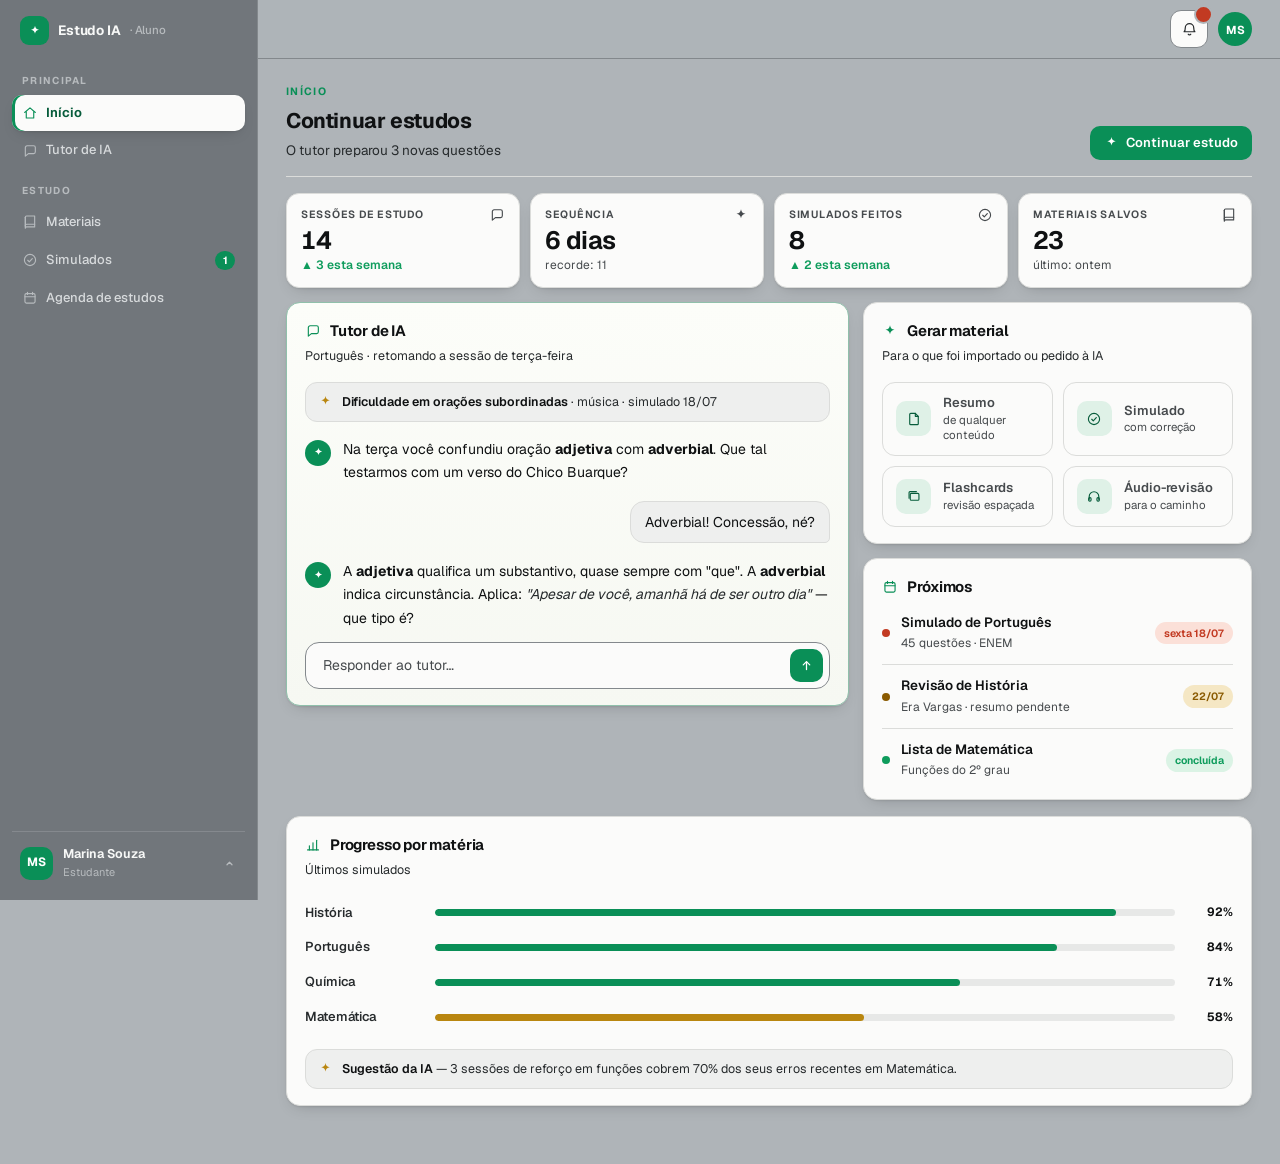
==== commit 82185aca: "feat: redesenha Tutor de IA como modo de estudo imersivo - restaura ui.css (design system completo) " ====
--- a/mockup/aluno.html
+++ b/mockup/aluno.html
@@ -32,6 +32,7 @@
 <symbol id="i-doc" viewBox="0 0 24 24" fill="none" stroke="currentColor" stroke-width="1.7" stroke-linecap="round" stroke-linejoin="round"><path d="M7 3.6h7l4.4 4.4v11a1.4 1.4 0 0 1-1.4 1.4H7A1.4 1.4 0 0 1 5.6 19V5A1.4 1.4 0 0 1 7 3.6Z"/><path d="M14 3.6V8h4.4"/></symbol>
 <symbol id="i-alert" viewBox="0 0 24 24" fill="none" stroke="currentColor" stroke-width="1.7" stroke-linecap="round" stroke-linejoin="round"><path d="M12 4.6 21 19.4H3Z"/><path d="M12 10.2v4"/><path d="M12 16.8v.1"/></symbol>
 <symbol id="i-wallet" viewBox="0 0 24 24" fill="none" stroke="currentColor" stroke-width="1.7" stroke-linecap="round" stroke-linejoin="round"><path d="M5.4 7.2h12.8a2 2 0 0 1 2 2v8.2a2 2 0 0 1-2 2H5.8a2 2 0 0 1-2-2V6.8A2.2 2.2 0 0 1 6 4.6h10.6"/><path d="M16.2 12.2h4v3.2h-4a1.6 1.6 0 0 1 0-3.2Z"/></symbol>
+<symbol id="i-cog" viewBox="0 0 24 24" fill="none" stroke="currentColor" stroke-width="1.7" stroke-linecap="round" stroke-linejoin="round"><circle cx="12" cy="12" r="3.1"/><path d="M12 3.4v2.3M12 18.3v2.3M20.6 12h-2.3M5.7 12H3.4M18.1 5.9l-1.6 1.6M7.5 16.5l-1.6 1.6M18.1 18.1l-1.6-1.6M7.5 7.5 5.9 5.9"/></symbol>
 </defs></svg>
 
 <div class="shell">
@@ -51,7 +52,7 @@
   </nav>
   <div class="spacer"></div>
   <div class="ddwrap sideuser-wrap">
-    <button class="sideuser" data-dd="dd-sideuser">
+    <button class="sideuser" style="cursor:default">
       <span class="av">MS</span>
       <div><b>Marina Souza</b><span>Estudante</span></div>
       <svg class="ic out-ic"><use href="#i-chev-up"/></svg>
@@ -153,47 +154,263 @@
 
   <!-- ══ TUTOR ══ -->
   <section class="screen" id="s-tutor">
-    <div class="phead">
-      <div class="tx">
-        <p class="eyebrow">Tutor de IA</p>
-        <h1>Português</h1>
-      </div>
-      <div class="actions"><button class="btn btn-gho"><svg class="ic"><use href="#i-clock"/></svg>Sessões anteriores</button></div>
-    </div>
-    <div class="chips" style="margin:0 0 16px">
-      <button class="chip on">Português</button><button class="chip">Matemática</button><button class="chip">História</button><button class="chip">Química</button><button class="chip">Redação</button>
-    </div>
-    <div class="cols">
-      <div class="card hero">
-        <div class="chat">
-          <div class="m-ai"><span class="av"><svg><use href="#i-spark"/></svg></span><div class="tx">Adjetiva ou adverbial? "Apesar de você..." -- que tipo é?</div></div>
-          <div class="m-me">Adverbial! Indica concessão, né?</div>
-          <div class="m-ai"><span class="av"><svg><use href="#i-spark"/></svg></span><div class="tx">Certo. Vamos para o ENEM ou revisamos <b>orações reduzidas</b>?</div></div>
-          <div class="m-me">Vai de ENEM. Se eu errar, a gente volta pra teoria.</div>
-          <div class="m-ai"><span class="av"><svg><use href="#i-spark"/></svg></span><div class="tx"><b>(ENEM 2023, adaptada)</b> Em <i>"Caminhando contra o vento, sem lenço e sem documento"</i>, a oração destacada é reduzida de gerúndio com valor de…<br>a) causa &nbsp;b) modo &nbsp;c) condição &nbsp;d) tempo</div></div>
-        </div>
-        <div class="chips"><button class="chip">Só explicar</button><button class="chip">Dica</button><button class="chip">3 parecidas</button></div>
-        <div class="composer"><input placeholder="Sua resposta…" aria-label="Resposta"><button class="send" aria-label="Enviar"><svg><use href="#i-send"/></svg></button></div>
-      </div>
-      <div class="stack">
-        <div class="card">
-          <h2><svg class="ic"><use href="#i-spark"/></svg>O que o tutor lembra</h2>
-          <ul class="list" style="margin-top:12px">
-            <li><span class="dot" style="background:var(--warn)"></span><div class="tx"><b>Orações reduzidas</b><span>dificuldade ativa · 3 sessões</span></div></li>
-            <li><span class="dot" style="background:var(--good)"></span><div class="tx"><b>Subordinadas adjetivas</b><span>superada em 15/07</span></div></li>
-            <li><span class="dot" style="background:var(--green)"></span><div class="tx"><b>Aprende com música</b><span>preferência</span></div></li>
-            <li><span class="dot" style="background:var(--green)"></span><div class="tx"><b>Meta: ENEM 2027</b><span>foco em linguagens</span></div></li>
-          </ul>
-        </div>
-        <div class="card">
-          <h2><svg class="ic"><use href="#i-clock"/></svg>Últimas sessões</h2>
-          <ul class="list" style="margin-top:12px">
-            <li><div class="tx"><b>Análise sintática II</b><span>ter 15/07 · 28 min</span></div><span class="pill p-ok">4/5</span></li>
-            <li><div class="tx"><b>Funções do 2º grau</b><span>seg 14/07 · 35 min</span></div><span class="pill p-warn">2/5</span></li>
-            <li><div class="tx"><b>Era Vargas — revisão</b><span>sáb 12/07 · 19 min</span></div><span class="pill p-ok">5/5</span></li>
-          </ul>
-        </div>
-      </div>
+    <div class="tut">
+
+      <header class="tut-bar">
+        <button class="tut-exit" data-s="inicio" aria-label="Sair do tutor"><svg class="ic"><use href="#i-chev"/></svg></button>
+        <span class="tut-brand">
+          <span class="tut-orb"><svg><use href="#i-spark"/></svg></span>
+          <span class="tut-brand-tx"><b>Tutor de IA</b><i><span class="tut-pulse"></span>Sessão ativa</i></span>
+        </span>
+        <nav class="tut-subs">
+          <button class="tut-sub on">Português</button>
+          <button class="tut-sub">Matemática</button>
+          <button class="tut-sub">História</button>
+          <button class="tut-sub">Química</button>
+          <button class="tut-sub">Redação</button>
+        </nav>
+        <button class="tut-hist"><svg class="ic"><use href="#i-clock"/></svg><span>Sessões</span></button>
+        <div class="tut-tabs" id="tut-tabs">
+          <button class="tut-tab" data-panel="ctx" aria-expanded="false"><svg class="ic"><use href="#i-doc"/></svg><span>Contexto</span><span class="tut-ctx-count">3</span></button>
+          <button class="tut-tab" data-panel="cfg" aria-expanded="false"><svg class="ic"><use href="#i-cog"/></svg><span>Configurações</span></button>
+        </div>
+      </header>
+
+      <div class="tut-body" id="tut-body">
+
+        <div class="tut-chat">
+          <div class="tut-scroll">
+            <div class="tut-flow">
+
+              <div class="tut-memory">
+                <svg class="ic"><use href="#i-spark"/></svg>
+                <span>Retomando de terça-feira — dificuldade ativa em <b>orações reduzidas</b>, você aprende melhor com música.</span>
+              </div>
+
+              <div class="tut-day">Hoje</div>
+
+              <div class="tmsg ai">
+                <span class="tmsg-av"><svg><use href="#i-spark"/></svg></span>
+                <div class="tmsg-bubble">Adjetiva ou adverbial? <i>"Apesar de você…"</i> — que tipo é?</div>
+              </div>
+              <div class="tmsg me"><div class="tmsg-bubble">Adverbial! Indica concessão, né?</div></div>
+              <div class="tmsg ai">
+                <span class="tmsg-av"><svg><use href="#i-spark"/></svg></span>
+                <div class="tmsg-bubble">Certo. Vamos para o ENEM ou revisamos <b>orações reduzidas</b>?</div>
+              </div>
+              <div class="tmsg me"><div class="tmsg-bubble">Vai de ENEM. Se eu errar, a gente volta pra teoria.</div></div>
+
+              <div class="tmsg ai">
+                <span class="tmsg-av"><svg><use href="#i-spark"/></svg></span>
+                <div class="tmsg-bubble tmsg-quiz">
+                  <span class="tmsg-tag">ENEM 2023 · adaptada</span>
+                  <p>Em <i>"Caminhando contra o vento, sem lenço e sem documento"</i>, a oração destacada é reduzida de gerúndio com valor de…</p>
+                  <div class="tut-opts">
+                    <button class="tut-opt"><b>a</b>causa</button>
+                    <button class="tut-opt"><b>b</b>modo</button>
+                    <button class="tut-opt"><b>c</b>condição</button>
+                    <button class="tut-opt"><b>d</b>tempo</button>
+                  </div>
+                </div>
+              </div>
+
+            </div>
+          </div>
+
+          <div class="tut-dock">
+            <div class="tut-flow">
+              <div class="tut-quick">
+                <button><svg class="ic"><use href="#i-doc"/></svg>Só explicar</button>
+                <button><svg class="ic"><use href="#i-spark"/></svg>Dar uma dica</button>
+                <button><svg class="ic"><use href="#i-cards"/></svg>3 parecidas</button>
+              </div>
+              <div class="tut-input">
+                <input placeholder="Responder ao tutor…" aria-label="Resposta">
+                <button class="tut-send" aria-label="Enviar"><svg><use href="#i-send"/></svg></button>
+              </div>
+            </div>
+          </div>
+        </div>
+
+        <aside class="tut-ctx" data-panel="ctx">
+          <div class="tut-ctx-head">
+            <div>
+              <b>Contexto da sessão</b>
+              <span>O que a IA usa para te ajudar</span>
+            </div>
+            <button class="tut-ctx-close" aria-label="Esconder painel"><svg class="ic"><use href="#i-chev"/></svg></button>
+          </div>
+
+          <div class="tut-acc">
+
+            <details class="tut-sec" open>
+              <summary>
+                <svg class="tut-sec-ic ic"><use href="#i-doc"/></svg>
+                <span class="tut-sec-tx"><b>Conteúdos</b><small>arquivos e materiais</small></span>
+                <span class="tut-sec-count">3</span>
+                <svg class="tut-sec-chev ic"><use href="#i-chev"/></svg>
+              </summary>
+              <div class="tut-sec-body">
+                <label class="tut-drop" id="tut-drop">
+                  <input type="file" multiple hidden>
+                  <span class="tut-drop-ic"><svg><use href="#i-download"/></svg></span>
+                  <b>Arraste arquivos aqui</b>
+                  <span>ou <u>clique para escolher</u></span>
+                  <small>PDF, DOCX, imagens ou slides · até 20&nbsp;MB</small>
+                </label>
+
+                <div class="tut-files">
+                  <div class="tut-file">
+                    <span class="tut-file-ic"><svg><use href="#i-doc"/></svg></span>
+                    <div class="tut-file-tx"><b>Prova_Portugues_2023.pdf</b><span>1,4 MB · lido pela IA</span></div>
+                    <button class="tut-file-x" aria-label="Remover">✕</button>
+                  </div>
+                  <div class="tut-file">
+                    <span class="tut-file-ic"><svg><use href="#i-book"/></svg></span>
+                    <div class="tut-file-tx"><b>Aula_oracoes_reduzidas.docx</b><span>320 KB · lido pela IA</span></div>
+                    <button class="tut-file-x" aria-label="Remover">✕</button>
+                  </div>
+                  <div class="tut-file loading">
+                    <span class="tut-file-ic"><svg><use href="#i-doc"/></svg></span>
+                    <div class="tut-file-tx"><b>Resumo_sintaxe.pdf</b><span>analisando…</span></div>
+                    <span class="tut-file-spin"></span>
+                  </div>
+                </div>
+              </div>
+            </details>
+
+            <details class="tut-sec">
+              <summary>
+                <svg class="tut-sec-ic ic"><use href="#i-audio"/></svg>
+                <span class="tut-sec-tx"><b>Áudio-revisão</b><small>gere episódios do conteúdo</small></span>
+                <span class="tut-sec-count">2</span>
+                <svg class="tut-sec-chev ic"><use href="#i-chev"/></svg>
+              </summary>
+              <div class="tut-sec-body">
+                <div class="tut-ep">
+                  <div class="tut-cfg-field">
+                    <label>Conteúdo do episódio</label>
+                    <div class="tut-pick">
+                      <label class="tut-pick-item"><input type="checkbox" checked><span><b>Orações reduzidas</b><small>sessão de hoje · Português</small></span></label>
+                      <label class="tut-pick-item"><input type="checkbox"><span><b>Subordinadas adjetivas</b><small>revisado 15/07</small></span></label>
+                      <label class="tut-pick-item"><input type="checkbox" checked><span><b>Prova_Portugues_2023.pdf</b><small>arquivo de contexto</small></span></label>
+                      <label class="tut-pick-item"><input type="checkbox"><span><b>Era Vargas</b><small>História · flashcards</small></span></label>
+                    </div>
+                    <small class="tut-pick-count"><b>2</b> selecionados</small>
+                  </div>
+
+                  <div class="tut-cfg-field">
+                    <label>Formato</label>
+                    <div class="tut-seg">
+                      <button class="on">Diálogo</button>
+                      <button>Aula</button>
+                      <button>Resumo</button>
+                    </div>
+                  </div>
+
+                  <div class="tut-ep-row">
+                    <div class="tut-cfg-field">
+                      <label>Voz</label>
+                      <div class="tut-select">Clara <svg class="ic"><use href="#i-chev"/></svg></div>
+                    </div>
+                    <div class="tut-cfg-field">
+                      <label>Duração</label>
+                      <div class="tut-select">~8 min <svg class="ic"><use href="#i-chev"/></svg></div>
+                    </div>
+                  </div>
+
+                  <button class="tut-ep-gen" id="tut-ep-gen"><svg class="ic"><use href="#i-spark"/></svg>Gerar episódio · 6 créditos</button>
+
+                  <div class="tut-cfg-field">
+                    <label>Gerados nesta matéria</label>
+                    <div class="tut-ep-list">
+                      <div class="tut-ep-item">
+                        <button class="tut-ep-play" aria-label="Reproduzir"><svg viewBox="0 0 24 24" fill="currentColor"><path d="M8 5.5v13l11-6.5z"/></svg></button>
+                        <div class="tut-ep-tx"><b>Orações reduzidas — diálogo</b><span>hoje · 8:12</span></div>
+                        <span class="tut-ep-dur">8:12</span>
+                      </div>
+                      <div class="tut-ep-item">
+                        <button class="tut-ep-play" aria-label="Reproduzir"><svg viewBox="0 0 24 24" fill="currentColor"><path d="M8 5.5v13l11-6.5z"/></svg></button>
+                        <div class="tut-ep-tx"><b>Análise sintática — resumo</b><span>15/07 · 5:40</span></div>
+                        <span class="tut-ep-dur">5:40</span>
+                      </div>
+                    </div>
+                  </div>
+                </div>
+              </div>
+            </details>
+
+          </div>
+
+          <p class="tut-ctx-note"><svg class="ic"><use href="#i-spark"/></svg>O tutor cruza esses materiais com o seu histórico ao responder.</p>
+        </aside>
+
+        <aside class="tut-ctx" data-panel="cfg">
+          <div class="tut-ctx-head">
+            <div>
+              <b>Configurações do tutor</b>
+              <span>Como a IA conduz esta sessão</span>
+            </div>
+            <button class="tut-ctx-close" aria-label="Esconder painel"><svg class="ic"><use href="#i-chev"/></svg></button>
+          </div>
+
+          <div class="tut-cfg">
+            <div class="tut-cfg-field">
+              <label>Estilo do tutor</label>
+              <div class="tut-seg">
+                <button class="on">Socrático</button>
+                <button>Direto</button>
+              </div>
+              <small>Socrático conduz por perguntas; direto explica de imediato.</small>
+            </div>
+
+            <div class="tut-cfg-field">
+              <label>Nível de dificuldade</label>
+              <div class="tut-seg">
+                <button>Básico</button>
+                <button class="on">Médio</button>
+                <button>Difícil</button>
+              </div>
+            </div>
+
+            <div class="tut-cfg-field">
+              <label>Foco do exame</label>
+              <div class="tut-select">ENEM <svg class="ic"><use href="#i-chev"/></svg></div>
+            </div>
+
+            <div class="tut-cfg-field">
+              <label>Tamanho das respostas</label>
+              <div class="tut-seg">
+                <button class="on">Curtas</button>
+                <button>Detalhadas</button>
+              </div>
+            </div>
+
+            <div class="tut-cfg-toggles">
+              <div class="tut-toggle">
+                <div><b>Correção comentada</b><span>explica cada erro</span></div>
+                <button class="tut-sw on" role="switch" aria-checked="true"></button>
+              </div>
+              <div class="tut-toggle">
+                <div><b>Foco nas minhas dificuldades</b><span>prioriza tópicos fracos</span></div>
+                <button class="tut-sw on" role="switch" aria-checked="true"></button>
+              </div>
+              <div class="tut-toggle">
+                <div><b>Resposta em áudio</b><span>lê as explicações em voz</span></div>
+                <button class="tut-sw" role="switch" aria-checked="false"></button>
+              </div>
+              <div class="tut-toggle">
+                <div><b>Usar arquivos de contexto</b><span>3 arquivos anexados</span></div>
+                <button class="tut-sw on" role="switch" aria-checked="true"></button>
+              </div>
+            </div>
+
+            <p class="tut-ctx-note"><svg class="ic"><use href="#i-spark"/></svg>As mudanças valem já na próxima resposta do tutor.</p>
+          </div>
+        </aside>
+
+      </div>
+
     </div>
   </section>
 
--- a/mockup/assets/ui.css
+++ b/mockup/assets/ui.css
@@ -1,8 +1,1055 @@
-
-.nav a {
-  padding: 7px 11px !important;
-}
-
-.card {
-  padding: 16px 18px !important;
-}
+/* ══ Design system — plataforma (light kingstone) ══ */
+:root{
+  color-scheme:light;
+  --canvas:#AFB4B8; --card:#FBFBFA; --card2:#EEEFEE; --side:#71767B;
+  --stone:#6C7176; --stone-2:#52565A; --stone-3:#383B3E;
+  --ink:#0F1112; --ink-2:#262A2C; --ink-3:#464A4D;
+  --line:#DBDCDA; --line-strong:#83888C;
+  --green:#0A8F57; --green-deep:#076B42; --green-soft:#DFF1E7; --green-ink:#075C3B;
+  --gold:#B9860F; --gold-soft:#F6EBCD; --gold-ink:#7A5700;
+  --good:#0E9C5C; --good-soft:#DBF3E5;
+  --warn:#8A5A00; --warn-soft:#F5E7C4;
+  --bad:#C23A22; --bad-soft:#FBE0D8;
+  --chart-mute:#C4C9C3;
+  --hm0:#EAEEE3;--hm1:#C3E4D0;--hm2:#8ACDA3;--hm3:#31A26C;--hm4:#0A8F57;
+  --side-ink:#F7F8F7; --side-ink-2:#D7DADC; --side-ink-3:#B7BBBE;
+  --sh:0 1px 2px rgba(15,17,18,.08),0 6px 16px -8px rgba(15,17,18,.26);
+  --sh-lg:0 8px 24px -14px rgba(15,17,18,.32),0 24px 60px -32px rgba(15,17,18,.46);
+}
+*{box-sizing:border-box}
+html{scroll-behavior:smooth;min-height:100%;overflow-x:hidden}
+body{
+  margin:0;background:var(--canvas);
+  color:var(--ink);
+  font-family:'Geist',-apple-system,'Segoe UI',sans-serif;
+  font-size:14px;line-height:1.6;-webkit-font-smoothing:antialiased;
+  min-height:100vh;min-height:100dvh;
+  overflow-x:hidden;
+}
+::selection{background:rgba(14,138,87,.2)}
+button,input,textarea{font-family:inherit;color:inherit}
+.ic{width:17px;height:17px;flex:none}
+kbd{font-family:inherit;font-size:10px;color:var(--ink-3);border:1px solid var(--line-strong);border-bottom-width:2px;border-radius:5px;padding:1px 6px;background:var(--card)}
+
+/* ── Shell (mobile-first: base = telefone; abre em desktop a partir de 1000px) ── */
+.shell{display:flex;flex-direction:column;min-height:100vh;min-height:100dvh}
+.side{
+  width:100%;flex:none;background:var(--side);border-right:0;border-bottom:1px solid var(--line-strong);
+  display:flex;flex-direction:row;flex-wrap:wrap;align-items:center;
+  padding:10px 14px;position:sticky;top:0;z-index:40;overflow:visible;
+}
+.brand{display:flex;align-items:center;gap:9px;font-weight:680;font-size:13.5px;letter-spacing:-.01em;text-decoration:none;color:var(--side-ink)}
+.brand .mark{width:29px;height:29px;border-radius:9px;background:var(--green);display:grid;place-items:center;color:#fff;flex:none}
+.brand .mark svg{width:14px;height:14px}
+.brand span{display:none}
+.nlabel{display:none}
+.nav{display:flex;flex-direction:row;gap:2px;overflow-x:auto;width:100%;order:9;padding-top:8px;scrollbar-width:none}
+.nav::-webkit-scrollbar{display:none}
+.nav a{
+  display:flex;align-items:center;gap:8px;padding:7px 11px;border-radius:10px;flex:none;
+  color:var(--side-ink-2);text-decoration:none;font-size:13px;font-weight:500;cursor:pointer;white-space:nowrap;
+  transition:background .14s ease,color .14s ease;
+}
+.nav a .ic{color:var(--side-ink-3);transition:color .14s ease;width:16px;height:16px}
+.nav a:hover{background:rgba(255,255,255,.1);color:var(--side-ink)}
+.nav a.on{background:var(--card);color:var(--green-ink);font-weight:650;box-shadow:inset 0 -3px 0 var(--green),var(--sh)}
+.nav a.on .ic{color:var(--green)}
+.nav a .badge{font-size:10.5px;font-weight:700;background:var(--green);color:#fff;border-radius:99px;padding:1px 7.5px}
+.side .spacer{display:none}
+.sideuser-wrap{display:none;position:relative;padding-top:6px;margin-top:6px;border-top:1px solid rgba(255,255,255,.14)}
+.sideuser{
+  display:flex;align-items:center;gap:10px;padding:8px;border:0;border-radius:11px;
+  width:100%;background:transparent;cursor:pointer;text-align:left;
+  transition:background .16s ease;
+}
+.sideuser:hover{background:rgba(255,255,255,.08)}
+.sideuser:active{background:rgba(255,255,255,.08);transform:scale(.99)}
+.sideuser .av{width:33px;height:33px;border-radius:10px;flex:none;display:grid;place-items:center;font-size:12px;font-weight:700;color:#fff;background:var(--green)}
+.sideuser b{display:block;font-size:12.5px;font-weight:650;line-height:1.35;color:var(--side-ink)}
+.sideuser span{font-size:11px;color:var(--side-ink-3);line-height:1.3}
+.sideuser .out-ic{margin-left:auto;width:15px;height:15px;color:var(--side-ink-3);transition:transform .18s ease,color .16s ease}
+.sideuser:hover .out-ic{color:var(--side-ink)}
+.sideuser-wrap:has(.dd.open) .out-ic{transform:rotate(180deg);color:var(--green)}
+.dd-up{bottom:calc(100% + 8px);top:auto;left:0;right:auto}
+.dd-up.open{animation:ddup .16s cubic-bezier(.2,.7,.3,1)}
+@keyframes ddup{from{opacity:0;transform:translateY(6px) scale(.98)}}
+.dd-backdrop{position:fixed;inset:0;background:rgba(20,22,23,.4);z-index:49;display:none}
+.dd-backdrop.open{display:block;animation:bdin .16s ease}
+@keyframes bdin{from{opacity:0}}
+
+/* ── Modal (ex.: Minha conta) — sempre centralizado, nunca uma tela dedicada ── */
+.modal-backdrop{
+  position:fixed;inset:0;background:rgba(20,22,23,.5);z-index:69;display:none;
+  backdrop-filter:blur(2px);-webkit-backdrop-filter:blur(2px);
+}
+.modal-backdrop.open{display:block;animation:bdin .18s ease}
+.modal{
+  position:fixed;left:50%;top:50%;transform:translate(-50%,-50%) scale(.97);
+  z-index:70;width:min(760px,calc(100vw - 32px));max-height:min(88vh,760px);
+  background:var(--canvas);border-radius:18px;box-shadow:var(--sh-lg);
+  display:none;flex-direction:column;overflow:hidden;
+}
+.modal.open{display:flex;animation:modalin .2s cubic-bezier(.2,.7,.3,1)}
+@keyframes modalin{from{opacity:0;transform:translate(-50%,-50%) scale(.95)}}
+.modal-head{
+  display:flex;align-items:center;gap:12px;padding:16px 18px;border-bottom:1px solid var(--line);
+  background:var(--card);flex:none;
+}
+.modal-head h3{font-size:15.5px;font-weight:700;letter-spacing:-.015em;margin:0}
+.modal-x{
+  margin-left:auto;width:30px;height:30px;border-radius:9px;border:1px solid var(--line-strong);
+  background:var(--card);color:var(--ink-2);cursor:pointer;display:grid;place-items:center;
+  font-size:13px;transition:border-color .15s ease,color .15s ease;
+}
+.modal-x:hover{border-color:var(--bad);color:var(--bad)}
+.modal-body{padding:18px;overflow-y:auto;flex:1}
+@media (max-width:640px){
+  .modal{width:calc(100vw - 24px);max-height:90vh}
+  .modal-body .acgrid{grid-template-columns:1fr}
+}
+@media (max-width:640px){
+  .dd-up.open{
+    position:fixed;left:50%;top:50%;bottom:auto;right:auto;
+    transform:translate(-50%,-50%);width:min(320px,calc(100vw - 40px));
+    animation:ddcenter .18s cubic-bezier(.2,.7,.3,1);
+  }
+  @keyframes ddcenter{from{opacity:0;transform:translate(-50%,-50%) scale(.96)}}
+}
+
+/* ── Main / topbar ── */
+.main{flex:1;min-width:0}
+.topbar{
+  position:sticky;top:0;z-index:30;display:flex;align-items:center;gap:10px;
+  padding:10px 16px;border-bottom:1px solid var(--line-strong);
+  background:color-mix(in srgb,var(--canvas) 84%,transparent);
+  backdrop-filter:blur(18px) saturate(150%);-webkit-backdrop-filter:blur(18px) saturate(150%);
+}
+.tsearch{
+  display:flex;align-items:center;gap:9px;border:1px solid var(--line-strong);border-radius:11px;
+  background:var(--card);padding:7px 12px;color:var(--ink-3);font-size:12.5px;cursor:pointer;width:250px;
+  transition:border-color .15s ease;
+}
+.tsearch:hover{border-color:var(--green)}
+.tsearch .ic{width:14px;height:14px}
+.tsearch kbd{margin-left:auto}
+.topsp{flex:1}
+
+@media (min-width:1000px){
+  .shell{flex-direction:row}
+  .main{margin-left:258px}
+  .side{
+    width:258px;flex:none;flex-direction:column;align-items:stretch;border-bottom:0;border-right:1px solid var(--line-strong);
+    padding:16px 12px 12px;position:fixed;left:0;top:0;bottom:0;
+    overflow:hidden;
+  }
+  .brand{padding:0 8px 14px}
+  .brand span{display:block;color:var(--side-ink-3);font-weight:500;font-size:11.5px}
+  .nlabel{display:block;font-size:10px;font-weight:700;letter-spacing:.13em;text-transform:uppercase;color:var(--side-ink-3);padding:14px 10px 6px;margin:0}
+  .nav{flex-direction:column;overflow-x:visible;width:auto;order:0;padding-top:0}
+  .nav a{padding:7.5px 10px}
+  .nav a.on{box-shadow:inset 3px 0 0 var(--green),var(--sh)}
+  .nav a .badge{margin-left:auto}
+  .side .spacer{display:block;flex:1;min-height:12px}
+  .sideuser-wrap{display:block}
+  .topbar{padding:10px 28px}
+}
+.iconbtn{
+  position:relative;width:38px;height:38px;border-radius:11px;border:1px solid var(--line-strong);
+  background:var(--card);display:grid;place-items:center;cursor:pointer;color:var(--ink-2);
+  transition:border-color .15s ease,color .15s ease,transform .15s ease;
+}
+.iconbtn:hover{border-color:var(--green);color:var(--green);transform:translateY(-1px)}
+.iconbtn:active{transform:translateY(0)}
+.iconbtn .ic{width:17px;height:17px}
+.iconbtn.has-alert{border-color:color-mix(in srgb,var(--bad) 45%,var(--line-strong))}
+.ndot{
+  position:absolute;top:-6px;right:-6px;min-width:19px;height:19px;padding:0 5px;border-radius:99px;
+  background:var(--bad);border:2.5px solid var(--canvas);color:#fff;
+  font-size:10.5px;font-weight:750;line-height:1;display:grid;place-items:center;
+  box-shadow:0 0 0 0 rgba(188,62,44,.55);
+  animation:ndot-pulse 2.1s ease-out infinite;
+}
+@keyframes ndot-pulse{
+  0%{box-shadow:0 0 0 0 rgba(188,62,44,.55)}
+  70%{box-shadow:0 0 0 7px rgba(188,62,44,0)}
+  100%{box-shadow:0 0 0 0 rgba(188,62,44,0)}
+}
+.avbtn{width:34px;height:34px;border-radius:50%;border:0;cursor:pointer;background:var(--green);color:#fff;font-size:11.5px;font-weight:700;display:grid;place-items:center}
+.ddwrap{position:relative}
+.dd{
+  position:absolute;right:0;top:calc(100% + 10px);z-index:50;width:340px;
+  background:var(--card);border:1px solid var(--line);border-radius:16px;box-shadow:var(--sh-lg);
+  padding:10px;display:none;
+}
+.dd.open{display:block;animation:ddin .18s cubic-bezier(.2,.7,.3,1)}
+@keyframes ddin{from{opacity:0;transform:translateY(-6px) scale(.98)}}
+.dd .ddh{
+  display:flex;align-items:center;gap:8px;
+  font-size:11px;font-weight:750;letter-spacing:.1em;text-transform:uppercase;color:var(--ink-3);
+  padding:8px 10px 8px;
+}
+.dd .ddh .ddcount{
+  margin-left:auto;background:var(--bad-soft);color:var(--bad);font-size:11px;font-weight:750;
+  border-radius:99px;padding:2px 9px;letter-spacing:0;text-transform:none;
+}
+.dd .ddi{
+  display:flex;gap:12px;align-items:flex-start;padding:11px 10px;border-radius:12px;cursor:pointer;
+  text-decoration:none;color:inherit;transition:background .15s ease;
+}
+.dd .ddi:hover{background:var(--card2)}
+.dd .ddi .dot{width:8px;height:8px;border-radius:50%;flex:none;margin-top:6px;background:var(--c,var(--green));box-shadow:0 0 0 3px color-mix(in srgb,var(--c,var(--green)) 18%,transparent)}
+.dd .ddi b{display:block;font-size:13px;font-weight:660;line-height:1.35}
+.dd .ddi span{font-size:12px;color:var(--ink-3)}
+.dd .ddsep{height:1px;background:var(--line);margin:6px 4px}
+.dd .ddi.danger{color:var(--bad)}
+.dd .ddi.danger:hover{background:var(--bad-soft)}
+.dd .ddi .ic{width:16px;height:16px;color:var(--ink-3);margin-top:2px}
+.dd .ddi.danger .ic{color:var(--bad)}
+
+.content{max-width:1180px;margin:0 auto;padding:24px 28px 58px}
+
+/* ── Screens / page head ── */
+.screen{display:none}
+.screen.on{display:block;animation:fadeUp .42s cubic-bezier(.16,1,.3,1)}
+@keyframes fadeUp{from{opacity:0;transform:translateY(12px) scale(.992);filter:blur(3px)}}
+.screen.on :is(.card,.tile,.mat,.tcard,.alertcard,.rrow,.urgent-card,.pay-card){animation:riseIn .5s cubic-bezier(.16,1,.3,1) both}
+.screen.on :is(.card,.tile,.mat,.tcard,.alertcard,.rrow,.urgent-card,.pay-card):nth-child(2){animation-delay:.04s}
+.screen.on :is(.card,.tile,.mat,.tcard,.alertcard,.rrow,.urgent-card,.pay-card):nth-child(3){animation-delay:.08s}
+@keyframes riseIn{from{opacity:0;transform:translateY(14px);filter:blur(4px)}}
+.phead{display:flex;align-items:flex-end;gap:16px;flex-wrap:wrap;padding-bottom:14px;margin-bottom:16px;border-bottom:1px solid var(--line)}
+.phead .tx{flex:1;min-width:260px}
+.eyebrow{font-size:10.5px;font-weight:700;letter-spacing:.13em;text-transform:uppercase;color:var(--green);margin:0 0 8px}
+h1{font-size:21px;font-weight:710;letter-spacing:-.018em;line-height:1.2;margin:0;text-wrap:balance}
+.phead p.sub{color:var(--ink-2);font-size:13.5px;margin:7px 0 0;max-width:60ch}
+.phead .actions{display:flex;gap:9px;flex:none;padding-bottom:2px}
+
+/* ── Buttons ── */
+.btn{
+  display:inline-flex;align-items:center;gap:7px;border-radius:10px;cursor:pointer;
+  font-size:13px;font-weight:600;padding:7.5px 13px;border:1px solid transparent;text-decoration:none;
+  transition:background .15s ease,border-color .15s ease,color .15s ease;
+}
+.btn .ic{width:15px;height:15px}
+.btn-pri{background:var(--green);color:#fff}
+.btn-pri:hover{background:var(--green-deep)}
+.btn-gho{background:var(--card);border-color:var(--line-strong);color:var(--ink)}
+.btn-gho:hover{border-color:var(--green);color:var(--green)}
+.btn-danger{background:var(--bad);color:#fff}
+.btn-danger:hover{filter:brightness(.92)}
+.btn-sm{padding:5px 11px;font-size:12px;border-radius:9px}
+.btn:focus-visible,.iconbtn:focus-visible,.avbtn:focus-visible{outline:2px solid var(--green);outline-offset:2px}
+
+/* ── Tiles ── */
+.tiles{display:grid;grid-template-columns:repeat(4,1fr);gap:10px;margin-bottom:14px}
+.tile{position:relative;background:var(--card);border:1px solid var(--line);border-radius:13px;padding:12px 14px;box-shadow:var(--sh)}
+.tile .tico{position:absolute;top:13px;right:14px;color:var(--ink-3)}
+.tile .tico .ic{width:16px;height:16px}
+.tile .lbl{font-size:10.5px;font-weight:650;letter-spacing:.07em;text-transform:uppercase;color:var(--ink-3)}
+.tile .num{font-size:25px;font-weight:660;letter-spacing:-.025em;margin:5px 0 2px;font-variant-numeric:tabular-nums;line-height:1.05}
+.tile .sub{font-size:12px;color:var(--ink-3)}
+.tile .sub.up{color:var(--good);font-weight:600}
+.tile .sub.down{color:var(--bad);font-weight:600}
+.tile .sub.warn{color:var(--warn);font-weight:600}
+
+/* ── Cards / layout ── */
+.cols{display:grid;grid-template-columns:1fr;gap:14px;align-items:start}
+.cols-rev,.cols-eq{display:grid;gap:14px;align-items:start}
+.stack{display:flex;flex-direction:column;gap:14px;min-width:0}
+.card{background:var(--card);border:1px solid var(--line);border-radius:14px;padding:16px 18px;box-shadow:var(--sh);min-width:0;transition:transform .24s cubic-bezier(.16,1,.3,1),box-shadow .24s,border-color .24s}
+.card:hover{transform:translateY(-1px);box-shadow:var(--sh-lg)}
+.card.hero{border-color:color-mix(in srgb,var(--green) 36%,var(--line));background:linear-gradient(180deg,#FCFDF9,#F6F8F2)}
+.card>h2{font-size:15px;font-weight:660;letter-spacing:-.012em;margin:0;display:flex;align-items:center;gap:9px}
+.card>h2 .ic{color:var(--green);width:16px;height:16px}
+.card .desc{font-size:12.5px;color:var(--ink-2);margin:3px 0 16px}
+.fullcard{margin-top:16px}
+
+/* ── Chat ── */
+.memo{display:flex;gap:9px;align-items:flex-start;font-size:12.5px;color:var(--ink-2);background:var(--card2);border:1px solid var(--line);border-radius:12px;padding:9px 12px;margin-bottom:16px}
+.memo .ic{width:15px;height:15px;color:var(--gold);margin-top:2px}
+.memo b{color:var(--ink);font-weight:600}
+.chat{display:flex;flex-direction:column;gap:17px}
+.m-ai{display:flex;gap:12px}
+.m-ai .av{width:26px;height:26px;border-radius:50%;flex:none;background:var(--green);display:grid;place-items:center;color:#fff;margin-top:2px}
+.m-ai .av svg{width:13px;height:13px}
+.m-ai .tx{font-size:14px;line-height:1.65;min-width:0}
+.m-ai .tx i{color:var(--ink-2)}
+.m-me{align-self:flex-end;max-width:78%;background:var(--card2);border:1px solid var(--line);border-radius:14px 14px 5px 14px;padding:9px 14px;font-size:14px}
+.chips{display:flex;gap:8px;flex-wrap:wrap;margin-top:16px}
+.chip{border:1px solid var(--line-strong);background:var(--card);border-radius:99px;padding:5.5px 14px;font-size:12.5px;font-weight:560;color:var(--ink-2);cursor:pointer;transition:border-color .15s,color .15s,background .15s}
+.chip:hover{border-color:var(--green);color:var(--green)}
+.chip.on{background:var(--green-soft);border-color:var(--green);color:var(--green-ink)}
+.composer{display:flex;align-items:center;gap:8px;margin-top:12px;border:1px solid var(--line-strong);border-radius:14px;background:var(--card);padding:6px 6px 6px 15px;transition:border-color .15s,box-shadow .15s}
+.composer:focus-within{border-color:var(--green);box-shadow:0 0 0 3px rgba(14,138,87,.15)}
+.composer input{flex:1;border:0;background:transparent;font:inherit;font-size:14px;outline:none;min-width:0}
+.composer input::placeholder{color:var(--ink-3)}
+.composer .send{width:33px;height:33px;border-radius:10px;border:0;background:var(--green);color:#fff;display:grid;place-items:center;cursor:pointer;flex:none;transition:background .15s}
+.composer .send:hover{background:var(--green-deep)}
+.composer .send svg{width:15px;height:15px}
+
+/* ══════════════════════════════════════════════════════════════
+   TUTOR DE IA — modo de estudo imersivo (tema escuro dedicado).
+   A peça central do produto. Ocupa a tela inteira, esconde a
+   navegação do app e a topbar, e cria um ambiente focado à parte.
+   ══════════════════════════════════════════════════════════════ */
+:root{
+  --tut-bg:#121313; --tut-bg-2:#1A1B1B; --tut-panel:#202222;
+  --tut-line:#2B2D2D; --tut-line-2:#3A3D3C;
+  --tut-ink:#ECEEED; --tut-ink-2:#AEB2B0; --tut-ink-3:#7E837F;
+  --tut-green:#3E9B72; --tut-green-2:#347F5F; --tut-green-glow:rgba(62,155,114,.34);
+}
+
+/* Fullscreen: mata a moldura do app enquanto o tutor está ativo */
+.shell:has(#s-tutor.on) .side{display:none}
+.main:has(#s-tutor.on){margin-left:0;height:100dvh;overflow:hidden;display:flex;flex-direction:column}
+.main:has(#s-tutor.on) .topbar{display:none}
+.main:has(#s-tutor.on) .content{flex:1;min-height:0;max-width:none;padding:0;margin:0;display:flex;overflow:hidden}
+.main:has(#s-tutor.on) #s-tutor.on{flex:1;min-height:0;display:flex;animation:none}
+
+/* Contêiner do ambiente */
+.tut{
+  flex:1;min-height:0;display:flex;flex-direction:column;width:100%;
+  background:
+    radial-gradient(1000px 560px at 84% -10%,rgba(62,155,114,.06),transparent 62%),
+    var(--tut-bg);
+  color:var(--tut-ink);
+}
+
+/* ── Barra superior do modo estudo ── */
+.tut-bar{
+  flex:none;display:flex;align-items:center;gap:16px;padding:14px 26px;
+  border-bottom:1px solid var(--tut-line);
+  background:color-mix(in srgb,var(--tut-bg-2) 78%,transparent);
+  backdrop-filter:blur(20px);-webkit-backdrop-filter:blur(20px);
+}
+.tut-exit{
+  width:38px;height:38px;flex:none;border-radius:11px;cursor:pointer;
+  border:1px solid var(--tut-line-2);background:transparent;color:var(--tut-ink-2);
+  display:grid;place-items:center;transition:.16s;
+}
+.tut-exit .ic{width:18px;height:18px;transform:rotate(90deg)}
+.tut-exit:hover{background:var(--tut-panel);color:var(--tut-ink);border-color:var(--tut-green)}
+.tut-brand{display:flex;align-items:center;gap:12px;min-width:0}
+.tut-orb{
+  width:40px;height:40px;flex:none;border-radius:50%;display:grid;place-items:center;color:#EAF3EE;
+  background:linear-gradient(150deg,var(--tut-green),var(--tut-green-2));
+  box-shadow:0 0 0 1px rgba(255,255,255,.06),0 0 18px -6px var(--tut-green-glow);
+  animation:tutOrb 4.5s ease-in-out infinite;
+}
+@keyframes tutOrb{50%{box-shadow:0 0 0 1px rgba(255,255,255,.06),0 0 26px -3px var(--tut-green-glow)}}
+.tut-orb svg{width:20px;height:20px}
+.tut-brand-tx b{display:block;font-size:15px;font-weight:680;letter-spacing:-.01em;color:var(--tut-ink);line-height:1.2}
+.tut-brand-tx i{display:flex;align-items:center;gap:6px;font-style:normal;font-size:11.5px;color:var(--tut-ink-3);margin-top:2px}
+.tut-pulse{width:7px;height:7px;border-radius:50%;background:var(--tut-green);box-shadow:0 0 8px var(--tut-green);animation:ndot-pulse 2.1s ease-out infinite}
+.tut-subs{display:flex;gap:6px;margin:0 auto;overflow-x:auto;scrollbar-width:none;padding:2px}
+.tut-subs::-webkit-scrollbar{display:none}
+.tut-sub{
+  flex:none;border:1px solid var(--tut-line-2);background:transparent;color:var(--tut-ink-2);
+  border-radius:99px;padding:7px 16px;font-size:12.5px;font-weight:560;cursor:pointer;transition:.16s;white-space:nowrap;
+}
+.tut-sub:hover{color:var(--tut-ink);border-color:var(--tut-ink-3)}
+.tut-sub.on{
+  color:#0E0F0F;font-weight:680;border-color:transparent;
+  background:linear-gradient(180deg,#F2F4F3,#DBDFDD);
+  box-shadow:0 1px 0 rgba(255,255,255,.12);
+}
+.tut-hist{
+  flex:none;display:inline-flex;align-items:center;gap:7px;cursor:pointer;
+  border:1px solid var(--tut-line-2);background:transparent;color:var(--tut-ink-2);
+  border-radius:11px;padding:8px 14px;font-size:12.5px;font-weight:560;transition:.16s;
+}
+.tut-hist .ic{width:15px;height:15px}
+.tut-hist:hover{background:var(--tut-panel);color:var(--tut-ink);border-color:var(--tut-ink-3)}
+/* Grupo de abas (Contexto / Configurações) */
+.tut-tabs{flex:none;display:flex;gap:3px;padding:3px;border-radius:12px;border:1px solid var(--tut-line-2);background:var(--tut-bg-2)}
+.tut-tab{
+  display:inline-flex;align-items:center;gap:7px;cursor:pointer;
+  border:0;background:transparent;color:var(--tut-ink-2);
+  border-radius:9px;padding:7px 12px;font-size:12.5px;font-weight:560;transition:.16s;white-space:nowrap;
+}
+.tut-tab .ic{width:15px;height:15px;color:var(--tut-ink-3);transition:color .16s}
+.tut-tab:hover{color:var(--tut-ink)}
+.tut-tab[aria-expanded="true"]{background:var(--tut-panel);color:var(--tut-ink);box-shadow:0 1px 2px rgba(0,0,0,.4)}
+.tut-tab[aria-expanded="true"] .ic{color:var(--tut-green)}
+.tut-tab .tut-ctx-count{
+  min-width:18px;height:18px;padding:0 5px;border-radius:99px;display:grid;place-items:center;
+  font-size:10.5px;font-weight:700;color:#0E0F0F;background:var(--tut-green);
+}
+
+/* ── Área rolável (o único scroll) ── */
+/* ── Corpo: coluna do chat + painel de contexto lado a lado ── */
+.tut-body{flex:1;min-height:0;display:flex}
+.tut-chat{flex:1;min-width:0;display:flex;flex-direction:column}
+
+.tut-scroll{flex:1;min-height:0;overflow-y:auto;padding:34px 26px 12px}
+.tut-scroll::-webkit-scrollbar{width:9px}
+.tut-scroll::-webkit-scrollbar-thumb{background:var(--tut-line-2);border-radius:99px;border:3px solid transparent;background-clip:padding-box}
+.tut-flow{width:100%;max-width:780px;margin:0 auto;display:flex;flex-direction:column;gap:20px}
+
+/* ══ Painéis laterais (Contexto / Configurações) — abas colapsáveis ══ */
+.tut-ctx{
+  flex:none;width:0;display:none;flex-direction:column;gap:14px;overflow:hidden;
+  border-left:1px solid var(--tut-line);background:var(--tut-bg-2);padding:20px 18px;
+}
+/* Config rola por dentro (não usa accordion) */
+.tut-ctx[data-panel="cfg"]{overflow-y:auto}
+.tut-ctx::-webkit-scrollbar{width:9px}
+.tut-ctx::-webkit-scrollbar-thumb{background:var(--tut-line-2);border-radius:99px;border:3px solid transparent;background-clip:padding-box}
+/* Só o painel da aba ativa aparece */
+.tut-body[data-open="ctx"] .tut-ctx[data-panel="ctx"],
+.tut-body[data-open="cfg"] .tut-ctx[data-panel="cfg"]{
+  display:flex;width:420px;animation:tutPanelIn .32s cubic-bezier(.5,0,.2,1);
+}
+@keyframes tutPanelIn{from{width:0;opacity:0;padding-left:0;padding-right:0}}
+.tut-ctx>*{white-space:nowrap}
+.tut-ctx-head{display:flex;align-items:flex-start;gap:10px}
+.tut-ctx-head>div{min-width:0}
+.tut-ctx-head b{display:block;font-size:14px;font-weight:660;color:var(--tut-ink);letter-spacing:-.01em}
+.tut-ctx-head span{display:block;font-size:11.5px;color:var(--tut-ink-3);margin-top:2px;white-space:normal}
+.tut-ctx-close{
+  margin-left:auto;flex:none;width:30px;height:30px;border-radius:9px;cursor:pointer;
+  border:1px solid var(--tut-line-2);background:transparent;color:var(--tut-ink-2);display:grid;place-items:center;transition:.16s;
+}
+.tut-ctx-close .ic{width:16px;height:16px;transform:rotate(-90deg)}
+.tut-ctx-close:hover{background:var(--tut-panel);color:var(--tut-ink);border-color:var(--tut-ink-3)}
+
+/* ══ Accordion: seções que dividem o espaço vertical do painel ══ */
+.tut-acc{flex:1;min-height:0;display:flex;flex-direction:column;gap:10px;overflow:hidden}
+.tut-sec{
+  border:1px solid var(--tut-line);border-radius:14px;background:var(--tut-bg);overflow:hidden;
+  display:flex;flex-direction:column;min-height:0;
+}
+/* Seção aberta ganha o espaço flexível; fechada encolhe ao cabeçalho */
+.tut-sec[open]{flex:1;min-height:0}
+.tut-sec summary{
+  display:flex;align-items:center;gap:11px;cursor:pointer;padding:13px 14px;list-style:none;
+  user-select:none;transition:background .15s;flex:none;
+}
+.tut-sec summary::-webkit-details-marker{display:none}
+.tut-sec summary:hover{background:var(--tut-panel)}
+.tut-sec[open] summary{border-bottom:1px solid var(--tut-line)}
+.tut-sec-ic{width:18px;height:18px;flex:none;color:var(--tut-green)}
+.tut-sec-tx{flex:1;min-width:0}
+.tut-sec-tx b{display:block;font-size:13.5px;font-weight:640;color:var(--tut-ink);line-height:1.2}
+.tut-sec-tx small{display:block;font-size:11px;color:var(--tut-ink-3);margin-top:1px;white-space:nowrap;overflow:hidden;text-overflow:ellipsis}
+.tut-sec-count{
+  flex:none;min-width:20px;height:20px;padding:0 6px;border-radius:99px;display:grid;place-items:center;
+  font-size:11px;font-weight:700;color:var(--tut-ink-2);background:var(--tut-panel);border:1px solid var(--tut-line-2);
+}
+.tut-sec-chev{width:16px;height:16px;flex:none;color:var(--tut-ink-3);transition:transform .22s cubic-bezier(.5,0,.2,1)}
+.tut-sec[open] .tut-sec-chev{transform:rotate(180deg)}
+.tut-sec[open] .tut-sec-count{color:#08150F;background:var(--tut-green);border-color:transparent}
+/* Corpo rola por dentro quando o conteúdo excede a altura da seção */
+.tut-sec-body{flex:1;min-height:0;overflow-y:auto;padding:14px;display:flex;flex-direction:column;gap:12px}
+.tut-sec-body::-webkit-scrollbar{width:8px}
+.tut-sec-body::-webkit-scrollbar-thumb{background:var(--tut-line-2);border-radius:99px;border:2px solid transparent;background-clip:padding-box}
+
+/* Zona de drop */
+.tut-drop{
+  display:flex;flex-direction:column;align-items:center;text-align:center;gap:5px;cursor:pointer;
+  border:1.5px dashed var(--tut-line-2);border-radius:15px;padding:24px 16px;
+  background:var(--tut-bg);transition:.18s;
+}
+.tut-drop:hover,.tut-drop.drag{border-color:var(--tut-green);background:rgba(62,155,114,.07)}
+.tut-drop-ic{
+  width:44px;height:44px;border-radius:13px;display:grid;place-items:center;margin-bottom:4px;
+  background:var(--tut-panel);color:var(--tut-green);border:1px solid var(--tut-line-2);transition:.18s;
+}
+.tut-drop.drag .tut-drop-ic{transform:translateY(-2px)}
+.tut-drop-ic svg{width:21px;height:21px}
+.tut-drop b{font-size:13.5px;font-weight:620;color:var(--tut-ink)}
+.tut-drop>span{font-size:12px;color:var(--tut-ink-2);white-space:normal}
+.tut-drop u{color:var(--tut-green);text-decoration:none;font-weight:600}
+.tut-drop small{font-size:11px;color:var(--tut-ink-3);margin-top:3px;white-space:normal}
+
+/* Lista de arquivos */
+.tut-files{display:flex;flex-direction:column;gap:8px}
+.tut-file{
+  display:flex;align-items:center;gap:11px;padding:10px 11px;border-radius:12px;
+  border:1px solid var(--tut-line);background:var(--tut-panel);transition:.16s;
+}
+.tut-file:hover{border-color:var(--tut-line-2)}
+.tut-file-ic{
+  width:34px;height:34px;flex:none;border-radius:9px;display:grid;place-items:center;
+  background:var(--tut-bg);color:var(--tut-ink-2);border:1px solid var(--tut-line-2);
+}
+.tut-file-ic svg{width:16px;height:16px}
+.tut-file-tx{min-width:0;flex:1}
+.tut-file-tx b{display:block;font-size:12.5px;font-weight:600;color:var(--tut-ink);overflow:hidden;text-overflow:ellipsis;white-space:nowrap}
+.tut-file-tx span{display:block;font-size:11px;color:var(--tut-ink-3);white-space:nowrap}
+.tut-file-x{
+  flex:none;width:24px;height:24px;border-radius:7px;cursor:pointer;font-size:11px;
+  border:0;background:transparent;color:var(--tut-ink-3);display:grid;place-items:center;transition:.15s;
+}
+.tut-file-x:hover{background:var(--tut-bg);color:#E5695A}
+.tut-file.loading{border-color:color-mix(in srgb,var(--tut-green) 30%,var(--tut-line))}
+.tut-file.loading .tut-file-tx span{color:var(--tut-green)}
+.tut-file-spin{
+  width:16px;height:16px;flex:none;border-radius:50%;
+  border:2px solid var(--tut-line-2);border-top-color:var(--tut-green);animation:tutSpin .7s linear infinite;
+}
+@keyframes tutSpin{to{transform:rotate(360deg)}}
+.tut-ctx-note{
+  display:flex;align-items:flex-start;gap:8px;margin:auto 0 0;padding-top:12px;
+  font-size:11.5px;line-height:1.5;color:var(--tut-ink-3);white-space:normal;border-top:1px solid var(--tut-line);
+}
+.tut-ctx-note .ic{width:14px;height:14px;color:var(--tut-green);flex:none;margin-top:1px}
+
+/* ── Conteúdo do painel de Configurações ── */
+.tut-cfg{display:flex;flex-direction:column;gap:18px;flex:1}
+.tut-cfg-field{display:flex;flex-direction:column;gap:8px}
+.tut-cfg-field>label{font-size:11px;font-weight:700;letter-spacing:.05em;text-transform:uppercase;color:var(--tut-ink-3)}
+.tut-cfg-field>small{font-size:11px;color:var(--tut-ink-3);white-space:normal;line-height:1.45}
+/* Segmented control */
+.tut-seg{display:flex;gap:4px;padding:4px;border-radius:11px;background:var(--tut-bg);border:1px solid var(--tut-line)}
+.tut-seg button{
+  flex:1;border:0;background:transparent;color:var(--tut-ink-2);cursor:pointer;
+  border-radius:8px;padding:8px 6px;font-size:12.5px;font-weight:560;transition:.15s;white-space:nowrap;
+}
+.tut-seg button:hover{color:var(--tut-ink)}
+.tut-seg button.on{background:var(--tut-panel);color:var(--tut-ink);font-weight:640;box-shadow:0 1px 2px rgba(0,0,0,.4),inset 0 0 0 1px var(--tut-line-2)}
+/* Select fake */
+.tut-select{
+  display:flex;align-items:center;justify-content:space-between;gap:8px;cursor:pointer;
+  border:1px solid var(--tut-line-2);background:var(--tut-bg);color:var(--tut-ink);
+  border-radius:11px;padding:10px 13px;font-size:13px;font-weight:560;transition:.15s;
+}
+.tut-select:hover{border-color:var(--tut-ink-3)}
+.tut-select .ic{width:15px;height:15px;color:var(--tut-ink-3)}
+/* Toggles */
+.tut-cfg-toggles{display:flex;flex-direction:column;gap:2px;border-top:1px solid var(--tut-line);padding-top:6px}
+.tut-toggle{display:flex;align-items:center;gap:12px;padding:11px 0;border-bottom:1px solid var(--tut-line)}
+.tut-toggle:last-child{border-bottom:0}
+.tut-toggle>div{flex:1;min-width:0}
+.tut-toggle b{display:block;font-size:13px;font-weight:600;color:var(--tut-ink);white-space:normal}
+.tut-toggle span{display:block;font-size:11px;color:var(--tut-ink-3);white-space:normal;margin-top:1px}
+.tut-sw{
+  flex:none;width:40px;height:23px;border-radius:99px;border:0;cursor:pointer;position:relative;
+  background:var(--tut-line-2);transition:background .2s;
+}
+.tut-sw::after{
+  content:"";position:absolute;top:2.5px;left:2.5px;width:18px;height:18px;border-radius:50%;
+  background:#EDEFEE;transition:transform .2s cubic-bezier(.5,0,.2,1);box-shadow:0 1px 2px rgba(0,0,0,.5);
+}
+.tut-sw.on{background:var(--tut-green)}
+.tut-sw.on::after{transform:translateX(17px)}
+
+/* ── Conteúdo do painel de Episódios (áudio) ── */
+.tut-ep{display:flex;flex-direction:column;gap:16px;flex:1}
+.tut-ep-row{display:grid;grid-template-columns:1fr 1fr;gap:10px}
+/* Seleção de conteúdo */
+.tut-pick{display:flex;flex-direction:column;gap:6px}
+.tut-pick-item{
+  display:flex;align-items:center;gap:11px;cursor:pointer;
+  border:1px solid var(--tut-line);background:var(--tut-panel);border-radius:11px;padding:10px 12px;transition:.15s;
+}
+.tut-pick-item:hover{border-color:var(--tut-line-2)}
+.tut-pick-item:has(input:checked){border-color:color-mix(in srgb,var(--tut-green) 45%,var(--tut-line));background:rgba(62,155,114,.08)}
+.tut-pick-item input{
+  appearance:none;-webkit-appearance:none;flex:none;width:19px;height:19px;border-radius:6px;cursor:pointer;
+  border:1.5px solid var(--tut-line-2);background:var(--tut-bg);position:relative;transition:.15s;
+}
+.tut-pick-item input:checked{background:var(--tut-green);border-color:var(--tut-green)}
+.tut-pick-item input:checked::after{
+  content:"";position:absolute;left:6px;top:2.5px;width:5px;height:9px;
+  border:solid #08150F;border-width:0 2px 2px 0;transform:rotate(45deg);
+}
+.tut-pick-item span{min-width:0}
+.tut-pick-item b{display:block;font-size:12.5px;font-weight:600;color:var(--tut-ink);white-space:nowrap;overflow:hidden;text-overflow:ellipsis}
+.tut-pick-item small{display:block;font-size:11px;color:var(--tut-ink-3);white-space:nowrap}
+.tut-pick-count{font-size:11.5px;color:var(--tut-ink-3);white-space:normal}
+.tut-pick-count b{color:var(--tut-green);font-weight:700}
+/* Botão gerar */
+.tut-ep-gen{
+  display:flex;align-items:center;justify-content:center;gap:8px;cursor:pointer;width:100%;
+  border:0;border-radius:13px;padding:13px;font-size:13.5px;font-weight:660;color:#08150F;
+  background:linear-gradient(150deg,var(--tut-green),var(--tut-green-2));
+  box-shadow:0 8px 20px -10px var(--tut-green-glow);transition:transform .15s,box-shadow .15s;
+}
+.tut-ep-gen .ic{width:16px;height:16px}
+.tut-ep-gen:hover{transform:translateY(-1px);box-shadow:0 10px 24px -8px var(--tut-green-glow)}
+.tut-ep-gen:disabled{opacity:.85;cursor:default;transform:none}
+.tut-ep-gen .tut-file-spin{border-color:rgba(8,21,15,.3);border-top-color:#08150F}
+/* Lista de episódios */
+.tut-ep-list{display:flex;flex-direction:column;gap:8px}
+.tut-ep-item{
+  display:flex;align-items:center;gap:11px;padding:9px 11px;border-radius:12px;
+  border:1px solid var(--tut-line);background:var(--tut-panel);transition:.15s;
+}
+.tut-ep-item:hover{border-color:var(--tut-line-2)}
+.tut-ep-play{
+  flex:none;width:34px;height:34px;border-radius:50%;cursor:pointer;display:grid;place-items:center;color:#08150F;
+  border:0;background:linear-gradient(150deg,var(--tut-green),var(--tut-green-2));transition:transform .14s;
+}
+.tut-ep-play:hover{transform:scale(1.06)}
+.tut-ep-play svg{width:16px;height:16px;margin-left:1px}
+.tut-ep-play.playing svg{margin-left:0}
+.tut-ep-tx{min-width:0;flex:1}
+.tut-ep-tx b{display:block;font-size:12.5px;font-weight:600;color:var(--tut-ink);white-space:nowrap;overflow:hidden;text-overflow:ellipsis}
+.tut-ep-tx span{display:block;font-size:11px;color:var(--tut-ink-3)}
+.tut-ep-dur{font-size:11px;font-weight:600;color:var(--tut-ink-3);font-variant-numeric:tabular-nums;flex:none}
+
+/* Faixa de memória do tutor */
+.tut-memory{
+  align-self:center;display:flex;align-items:center;gap:10px;max-width:600px;
+  padding:9px 16px;border-radius:99px;font-size:12.5px;line-height:1.4;color:var(--tut-ink-2);
+  background:var(--tut-bg-2);border:1px solid var(--tut-line);
+}
+.tut-memory .ic{width:15px;height:15px;color:var(--tut-green);flex:none}
+.tut-memory b{color:var(--tut-ink);font-weight:620}
+
+.tut-day{align-self:center;font-size:11px;font-weight:650;letter-spacing:.08em;text-transform:uppercase;color:var(--tut-ink-3);margin:2px 0}
+
+/* ── Mensagens ── */
+.tmsg{display:flex;gap:13px;max-width:100%;animation:tmsgIn .45s cubic-bezier(.16,1,.3,1) both}
+@keyframes tmsgIn{from{opacity:0;transform:translateY(10px)}}
+.tmsg-av{
+  width:34px;height:34px;flex:none;border-radius:50%;display:grid;place-items:center;color:#EAF3EE;
+  background:linear-gradient(150deg,var(--tut-green),var(--tut-green-2));
+  box-shadow:0 0 0 1px rgba(255,255,255,.05);margin-top:2px;
+}
+.tmsg-av svg{width:16px;height:16px}
+.tmsg-bubble{font-size:15px;line-height:1.62;padding:13px 18px;border-radius:4px 18px 18px 18px}
+.tmsg.ai .tmsg-bubble{background:var(--tut-panel);border:1px solid var(--tut-line);color:var(--tut-ink);max-width:640px}
+.tmsg.ai .tmsg-bubble i{color:var(--tut-ink-2)}
+.tmsg.ai .tmsg-bubble b{color:var(--tut-green);font-weight:640}
+.tmsg.me{justify-content:flex-end}
+.tmsg.me .tmsg-bubble{
+  border-radius:18px 4px 18px 18px;max-width:560px;color:#12130F;font-weight:500;
+  background:linear-gradient(180deg,#EDEFEE,#DCDFDD);
+  box-shadow:0 8px 22px -14px rgba(0,0,0,.6);
+}
+
+/* Cartão de questão */
+.tmsg-quiz{max-width:640px;padding:16px 18px 15px}
+.tmsg-tag{
+  display:inline-block;font-size:10.5px;font-weight:700;letter-spacing:.06em;text-transform:uppercase;
+  color:var(--tut-green);background:rgba(47,212,138,.12);border:1px solid color-mix(in srgb,var(--tut-green) 30%,transparent);
+  border-radius:99px;padding:3px 10px;margin-bottom:11px;
+}
+.tmsg-quiz p{margin:0 0 14px;font-size:15px;line-height:1.62}
+.tut-opts{display:grid;grid-template-columns:1fr 1fr;gap:8px}
+.tut-opt{
+  display:flex;align-items:center;gap:11px;text-align:left;cursor:pointer;
+  border:1px solid var(--tut-line-2);background:var(--tut-bg-2);color:var(--tut-ink);
+  border-radius:11px;padding:11px 13px;font-size:14px;transition:.16s;
+}
+.tut-opt b{
+  width:22px;height:22px;flex:none;border-radius:7px;display:grid;place-items:center;
+  font-size:12px;font-weight:700;background:var(--tut-line);color:var(--tut-ink-2);transition:.16s;
+}
+.tut-opt:hover{border-color:var(--tut-green);background:rgba(47,212,138,.08)}
+.tut-opt:hover b{background:var(--tut-green);color:#04140D}
+
+/* ── Dock inferior (ações + composer) ── */
+.tut-dock{
+  flex:none;padding:14px 26px 22px;border-top:1px solid var(--tut-line);
+  background:linear-gradient(180deg,transparent,color-mix(in srgb,var(--tut-bg-2) 70%,transparent));
+}
+.tut-quick{display:flex;gap:8px;justify-content:center;margin-bottom:12px;flex-wrap:wrap}
+.tut-quick button{
+  display:inline-flex;align-items:center;gap:7px;cursor:pointer;
+  border:1px solid var(--tut-line-2);background:var(--tut-panel);color:var(--tut-ink-2);
+  border-radius:99px;padding:7px 14px;font-size:12.5px;font-weight:560;transition:.16s;
+}
+.tut-quick button .ic{width:14px;height:14px;color:var(--tut-green)}
+.tut-quick button:hover{color:var(--tut-ink);border-color:var(--tut-green);background:rgba(47,212,138,.08)}
+.tut-input{
+  display:flex;align-items:center;gap:10px;padding:8px 8px 8px 20px;
+  border-radius:18px;border:1px solid var(--tut-line-2);background:var(--tut-panel);
+  transition:border-color .16s,box-shadow .16s;
+}
+.tut-input:focus-within{border-color:var(--tut-green);box-shadow:0 0 0 3px rgba(47,212,138,.16),0 0 30px -8px var(--tut-green-glow)}
+.tut-input input{flex:1;min-width:0;border:0;background:transparent;outline:none;font:inherit;font-size:15px;color:var(--tut-ink)}
+.tut-input input::placeholder{color:var(--tut-ink-3)}
+.tut-send{
+  width:42px;height:42px;flex:none;border:0;border-radius:13px;cursor:pointer;color:#EAF3EE;
+  display:grid;place-items:center;transition:transform .16s,box-shadow .16s,background .16s;
+  background:linear-gradient(150deg,var(--tut-green),var(--tut-green-2));
+  box-shadow:0 6px 16px -8px rgba(0,0,0,.7);
+}
+.tut-send:hover{transform:translateY(-1px);box-shadow:0 0 20px -6px var(--tut-green-glow)}
+.tut-send svg{width:17px;height:17px}
+
+/* Telas médias: o painel vira overlay deslizante (não espreme o chat) */
+@media (max-width:1100px){
+  .tut-body{position:relative}
+  .tut-body[data-open="ctx"] .tut-ctx[data-panel="ctx"],
+  .tut-body[data-open="cfg"] .tut-ctx[data-panel="cfg"]{
+    position:absolute;top:0;right:0;bottom:0;z-index:20;width:min(420px,92vw);
+    box-shadow:-20px 0 50px -20px rgba(0,0,0,.7);
+    animation:tutPanelSlide .3s cubic-bezier(.5,0,.2,1);
+  }
+  @keyframes tutPanelSlide{from{transform:translateX(101%)}}
+  /* backdrop quando algum painel está aberto */
+  .tut-body[data-open]::after{
+    content:"";position:absolute;inset:0;z-index:15;background:rgba(0,0,0,.5);animation:bdin .3s ease;
+  }
+}
+
+@media (max-width:720px){
+  .tut-bar{gap:10px;padding:12px 16px;flex-wrap:wrap}
+  .tut-subs{order:3;width:100%;margin:0}
+  .tut-hist{display:none}
+  .tut-scroll{padding:22px 16px 8px}
+  .tut-dock{padding:12px 16px 18px}
+  .tut-opts{grid-template-columns:1fr}
+  .tmsg.ai .tmsg-bubble,.tmsg.me .tmsg-bubble,.tmsg-quiz{max-width:100%}
+}
+
+/* ── Quick actions ── */
+.qgrid{display:grid;grid-template-columns:1fr 1fr;gap:10px}
+.qa{display:flex;align-items:center;gap:12px;padding:12px 13px;border-radius:13px;border:1px solid var(--line);background:var(--card);cursor:pointer;text-align:left;transition:border-color .15s,transform .15s,box-shadow .15s}
+.qa:hover{border-color:color-mix(in srgb,var(--green) 50%,var(--line));transform:translateY(-1px);box-shadow:var(--sh-lg)}
+.qa .qic{width:35px;height:35px;border-radius:10px;flex:none;display:grid;place-items:center;background:var(--green-soft);color:var(--green-ink)}
+.qa .qic .ic{width:16px;height:16px}
+.qa b{display:block;font-size:13px;font-weight:600;line-height:1.3}
+.qa span{font-size:11.5px;color:var(--ink-3);display:block;line-height:1.35}
+
+/* ── Lists ── */
+.list{list-style:none;margin:0;padding:0}
+.list li{display:flex;align-items:center;gap:11px;padding:11px 0;border-bottom:1px solid var(--line)}
+.list li:last-child{border-bottom:0;padding-bottom:2px}
+.list li:first-child{padding-top:2px}
+.dot{width:8px;height:8px;border-radius:50%;flex:none}
+.list .tx{min-width:0;flex:1}
+.list .tx b{font-size:13.5px;font-weight:600;display:block;line-height:1.35}
+.list .tx span{font-size:12px;color:var(--ink-3)}
+.pill{font-size:10.5px;font-weight:650;padding:3px 9px;border-radius:99px;flex:none;margin-left:auto;white-space:nowrap}
+.p-ok{background:var(--good-soft);color:var(--good)}
+.p-warn{background:var(--warn-soft);color:var(--warn)}
+.p-bad{background:var(--bad-soft);color:var(--bad)}
+.p-ia{background:var(--green-soft);color:var(--green-ink)}
+
+/* ── Table ── */
+.tablewrap{overflow-x:auto;margin:0 -4px}
+table{width:100%;border-collapse:collapse;font-size:13px}
+th{text-align:left;font-size:10px;font-weight:700;letter-spacing:.09em;text-transform:uppercase;color:var(--ink-3);padding:8px 10px;border-bottom:1px solid var(--line-strong)}
+td{padding:10px;border-bottom:1px solid var(--line);font-variant-numeric:tabular-nums}
+tbody tr:hover{background:var(--card2)}
+tr:last-child td{border-bottom:0}
+td .name{font-weight:560}
+.tfoot{display:flex;gap:9px;margin-top:16px;flex-wrap:wrap}
+
+/* ── Charts ── */
+.chart{display:flex;align-items:flex-end;gap:14px;height:140px;margin-top:8px;padding:0 4px;border-bottom:1px solid var(--line-strong);background:repeating-linear-gradient(to top,transparent 0 34px,var(--line) 34px 35px)}
+.chart .b{flex:1;display:flex;flex-direction:column;align-items:center;justify-content:flex-end;gap:7px;height:100%}
+.chart .b i{width:100%;max-width:34px;border-radius:5px 5px 0 0;height:var(--h);background:var(--chart-mute)}
+.chart .b.hl i{background:var(--green)}
+.chart .b b{font-size:11.5px;font-weight:660;font-variant-numeric:tabular-nums;color:var(--ink-2)}
+.chart .b.hl b{color:var(--green)}
+.screen.on .chart .b i{animation:growUp .6s cubic-bezier(.2,.7,.3,1) both}
+@keyframes growUp{from{height:0}}
+.xlabels{display:flex;gap:14px;padding:8px 4px 0}
+.xlabels span{flex:1;text-align:center;font-size:11px;color:var(--ink-3)}
+.hrow{display:grid;grid-template-columns:118px 1fr 46px;align-items:center;gap:12px;padding:7px 0;font-size:13px}
+.hrow .hlbl{color:var(--ink-2);font-weight:560;white-space:nowrap;overflow:hidden;text-overflow:ellipsis}
+.hbar{height:7px;border-radius:99px;background:color-mix(in srgb,var(--line) 60%,transparent);overflow:hidden}
+.hbar i{display:block;height:100%;border-radius:99px;background:var(--green);width:var(--w)}
+.hbar.mute i{background:var(--chart-mute)}
+.hbar.gold i{background:var(--gold)}
+.hbar.bad i{background:var(--bad)}
+.hrow .hval{text-align:right;font-weight:660;font-variant-numeric:tabular-nums;font-size:12px}
+.screen.on .hbar i{animation:growW .6s cubic-bezier(.2,.7,.3,1) both}
+@keyframes growW{from{width:0}}
+.donutwrap{display:flex;align-items:center;gap:22px;flex-wrap:wrap}
+.donut{position:relative;width:148px;height:148px;flex:none}
+.donut svg{width:100%;height:100%;transform:rotate(-90deg)}
+.donut .ringbg{fill:none;stroke:var(--card2);stroke-width:12}
+.donut .ringfg{fill:none;stroke:var(--green);stroke-width:12;stroke-linecap:round;stroke-dasharray:351.86;stroke-dashoffset:var(--off)}
+.screen.on .donut .ringfg{animation:ring .9s cubic-bezier(.2,.7,.3,1) both}
+@keyframes ring{from{stroke-dashoffset:351.86}}
+.donut .cent{position:absolute;inset:0;display:grid;place-items:center;text-align:center}
+.donut .cent b{font-size:25px;font-weight:680;letter-spacing:-.02em;display:block;line-height:1.1}
+.donut .cent span{font-size:11px;color:var(--ink-3)}
+.legend{flex:1;min-width:200px}
+.heat{display:grid;grid-template-columns:60px repeat(5,1fr);gap:6px;align-items:center;margin-top:6px}
+.heat .hl{font-size:11px;color:var(--ink-3);text-align:right;padding-right:4px}
+.heat .cell{height:26px;border-radius:7px;transition:transform .12s}
+.heat .cell:hover{transform:scale(1.06)}
+.h0{background:var(--hm0)}.h1{background:var(--hm1)}.h2{background:var(--hm2)}.h3{background:var(--hm3)}.h4{background:var(--hm4)}
+.heatlegend{display:flex;align-items:center;gap:5px;margin-top:13px;font-size:11px;color:var(--ink-3)}
+.heatlegend i{width:16px;height:10px;border-radius:3px;display:inline-block}
+
+/* ── Agenda ── */
+.week{display:grid;grid-template-columns:repeat(5,1fr);gap:10px}
+.day h4{margin:0 0 8px;font-size:10.5px;font-weight:700;letter-spacing:.08em;text-transform:uppercase;color:var(--ink-3);text-align:center}
+.day.today h4{color:var(--green)}
+.day .evs{display:flex;flex-direction:column;gap:8px;min-height:150px;border-top:2px solid var(--line);padding-top:10px}
+.day.today .evs{border-top-color:var(--green)}
+.ev{border:1px solid var(--line);border-left:3px solid var(--c,var(--green));background:var(--card);border-radius:10px;padding:7px 10px;font-size:12px;line-height:1.4;box-shadow:var(--sh)}
+.ev b{display:block;font-size:12px;font-weight:600}
+.ev span{color:var(--ink-3);font-size:11px}
+
+/* ── Materiais / turmas / feed ── */
+.libai{
+  border-radius:16px;border:1px solid color-mix(in srgb,var(--green) 22%,var(--line));
+  background:linear-gradient(155deg,var(--green-soft) 0%,var(--card) 65%);
+  padding:16px 18px;margin-bottom:14px;box-shadow:var(--sh);
+}
+.libai .libai-head{display:flex;align-items:center;gap:9px;margin-bottom:11px}
+.libai .libai-ic{
+  width:30px;height:30px;border-radius:10px;flex:none;display:grid;place-items:center;
+  background:var(--green);color:#fff;
+}
+.libai .libai-ic svg{width:15px;height:15px}
+.libai b{font-size:13.5px;font-weight:660;color:var(--ink)}
+.libai .libai-sub{font-size:12px;color:var(--ink-2);margin-top:1px}
+.libai-composer{
+  display:flex;align-items:center;gap:8px;border:1px solid var(--line-strong);border-radius:12px;
+  background:var(--card);padding:9px 9px 9px 13px;transition:border-color .15s ease,box-shadow .15s ease;
+}
+.libai-composer:focus-within{border-color:var(--green);box-shadow:0 0 0 3px rgba(14,138,87,.15)}
+.libai-composer input{flex:1;border:0;background:transparent;font:inherit;font-size:13.5px;outline:none;color:var(--ink);min-width:0}
+.libai-composer input::placeholder{color:var(--ink-3)}
+.libai-composer button{
+  width:31px;height:31px;border-radius:9px;border:0;background:var(--green);color:#fff;
+  display:grid;place-items:center;cursor:pointer;flex:none;transition:background .15s ease;
+}
+.libai-composer button:hover{background:var(--green-deep)}
+.libai-composer button svg{width:14px;height:14px}
+.libai-chips{display:flex;gap:7px;flex-wrap:wrap;margin-top:11px}
+.libai-chips button{
+  display:inline-flex;align-items:center;gap:6px;border:1px solid var(--line-strong);background:var(--card);
+  color:var(--ink-2);border-radius:99px;padding:6px 12px;font-size:12px;font-weight:560;cursor:pointer;
+  transition:border-color .15s ease,color .15s ease,background .15s ease;
+}
+.libai-chips button:hover{border-color:var(--green);color:var(--green-ink);background:var(--green-soft)}
+.libai-chips button svg{width:13px;height:13px}
+.libsearch{
+  display:flex;align-items:center;gap:10px;border:1px solid var(--line-strong);border-radius:13px;
+  background:var(--card);padding:11px 14px;margin-bottom:14px;transition:border-color .15s ease,box-shadow .15s ease;
+}
+.libsearch:focus-within{border-color:var(--green);box-shadow:0 0 0 3px rgba(14,138,87,.15)}
+.libsearch .ic{width:17px;height:17px;color:var(--ink-3);flex:none}
+.libsearch input{flex:1;border:0;background:transparent;font:inherit;font-size:14px;outline:none;color:var(--ink);min-width:0}
+.libsearch input::placeholder{color:var(--ink-3)}
+.libsearch .clear{
+  display:none;border:0;background:var(--card2);color:var(--ink-2);border-radius:99px;
+  width:22px;height:22px;place-items:center;cursor:pointer;flex:none;font-size:12px;
+}
+.libsearch.has-val .clear{display:grid}
+.libbar{display:flex;align-items:center;gap:8px;flex-wrap:wrap;margin-bottom:6px}
+.libcount{font-size:12.5px;color:var(--ink-3);margin-right:2px;white-space:nowrap}
+.sortwrap{position:relative;margin-left:auto}
+.sortbtn{
+  display:inline-flex;align-items:center;gap:7px;border:1px solid var(--line-strong);background:var(--card);
+  color:var(--ink-2);border-radius:10px;padding:7px 12px;font-size:12.5px;font-weight:600;cursor:pointer;
+  transition:border-color .15s ease;
+}
+.sortbtn:hover{border-color:var(--green)}
+.sortmenu{
+  position:absolute;right:0;top:calc(100% + 6px);z-index:40;width:190px;
+  background:var(--card);border:1px solid var(--line);border-radius:12px;box-shadow:var(--sh-lg);
+  padding:6px;display:none;
+}
+.sortmenu.open{display:block;animation:ddin .16s cubic-bezier(.2,.7,.3,1)}
+.sortmenu button{
+  display:flex;align-items:center;gap:8px;width:100%;text-align:left;border:0;background:transparent;
+  border-radius:8px;padding:8px 9px;font-size:12.5px;color:var(--ink-2);cursor:pointer;
+}
+.sortmenu button:hover{background:var(--card2)}
+.sortmenu button.on{color:var(--green-ink);font-weight:650}
+.filter{display:flex;gap:8px;flex-wrap:wrap;margin-bottom:16px}
+.mgrid{display:grid;grid-template-columns:repeat(3,1fr);gap:12px}
+.mat{border:1px solid var(--line);border-radius:14px;background:var(--card);padding:14px;cursor:pointer;box-shadow:var(--sh);transition:border-color .15s,transform .15s,box-shadow .15s}
+.mat:hover{transform:translateY(-1px);box-shadow:var(--sh-lg);border-color:color-mix(in srgb,var(--green) 45%,var(--line))}
+.mat.hide{display:none}
+.mat .mic{width:36px;height:36px;border-radius:10px;display:grid;place-items:center;background:var(--green-soft);color:var(--green-ink);margin-bottom:10px}
+.mat b{display:block;font-size:13.5px;font-weight:600;line-height:1.35}
+.mat span{font-size:11.5px;color:var(--ink-3);display:block;margin:2px 0 8px}
+.mat .mdate{font-size:11px;color:var(--stone-2);display:block;margin-top:2px}
+.libempty{display:none;flex-direction:column;align-items:center;text-align:center;padding:50px 20px;color:var(--ink-3)}
+.libempty.show{display:flex}
+.libempty .ic{width:30px;height:30px;margin-bottom:10px;opacity:.6}
+.libempty b{color:var(--ink-2);font-size:14px;font-weight:650;margin-bottom:4px}
+.libempty span{font-size:12.5px}
+.tgrid{display:grid;grid-template-columns:repeat(3,1fr);gap:12px}
+.tcard{border:1px solid var(--line);border-radius:15px;background:var(--card);padding:16px;box-shadow:var(--sh);cursor:pointer;transition:transform .15s,box-shadow .15s,border-color .15s}
+.tcard:hover{transform:translateY(-1px);box-shadow:var(--sh-lg);border-color:color-mix(in srgb,var(--green) 45%,var(--line))}
+.tcard .thead{display:flex;align-items:center;justify-content:space-between;margin-bottom:6px}
+.tcard .tname{font-size:15.5px;font-weight:660;letter-spacing:-.015em}
+.tcard .meta{font-size:12px;color:var(--ink-3);margin-bottom:12px}
+.tcard .prog{font-size:11.5px;color:var(--ink-3);margin-top:9px;display:flex;justify-content:space-between}
+.feed{display:flex;flex-direction:column;gap:12px}
+.alertcard{display:flex;gap:14px;border:1px solid var(--line);border-radius:15px;background:var(--card);padding:15px 17px;box-shadow:var(--sh)}
+.alertcard .stripe{width:4px;border-radius:99px;flex:none;background:var(--c,var(--green))}
+.alertcard .tx{flex:1;min-width:0}
+.alertcard b{font-size:13.5px;font-weight:620}
+.alertcard p{margin:3px 0 10px;font-size:12.5px;color:var(--ink-2)}
+.alertcard .row{display:flex;gap:8px;flex-wrap:wrap}
+.rrow{display:flex;align-items:center;gap:13px;padding:12px 4px;border-bottom:1px solid var(--line)}
+.rrow:last-child{border-bottom:0}
+.rrow .mic{width:36px;height:36px;border-radius:10px;background:var(--green-soft);color:var(--green-ink);display:grid;place-items:center;flex:none}
+.rrow b{display:block;font-size:13.5px;font-weight:600;line-height:1.3}
+.rrow span{font-size:11.5px;color:var(--ink-3)}
+.rrow .end{margin-left:auto;display:flex;align-items:center;gap:9px}
+
+/* ── Form ── */
+.field{margin-bottom:13px}
+.field label{display:block;font-size:10.5px;font-weight:700;letter-spacing:.06em;text-transform:uppercase;color:var(--ink-3);margin-bottom:6px}
+.selectbox{display:flex;align-items:center;justify-content:space-between;gap:8px;border:1px solid var(--line-strong);border-radius:11px;background:var(--card);padding:8.5px 12px;font-size:13.5px;cursor:pointer;transition:border-color .15s}
+.selectbox:hover{border-color:var(--green)}
+.selectbox .ic{width:14px;height:14px;color:var(--ink-3)}
+.input{width:100%;border:1px solid var(--line-strong);border-radius:11px;background:var(--card);padding:8.5px 12px;font-size:13.5px;outline:none;transition:border-color .15s,box-shadow .15s}
+.input:focus{border-color:var(--green);box-shadow:0 0 0 3px rgba(14,138,87,.13)}
+.togglerow{display:flex;align-items:center;justify-content:space-between;gap:14px;padding:9px 0;font-size:13px;border-bottom:1px solid var(--line)}
+.togglerow:last-child{border-bottom:0}
+.togglerow span small{display:block;font-size:11.5px;color:var(--ink-3)}
+.tg{width:36px;height:21px;border-radius:99px;background:var(--green);position:relative;flex:none;cursor:pointer}
+.tg::after{content:"";position:absolute;top:2.5px;right:2.5px;width:16px;height:16px;border-radius:50%;background:#fff}
+.tg.off{background:var(--line-strong)}
+.tg.off::after{right:auto;left:2.5px}
+.excerpt{font-size:13.5px;color:var(--ink-2);border-left:3px solid var(--green);background:var(--card2);border-radius:0 12px 12px 0;padding:12px 14px;margin:0 0 14px;line-height:1.7}
+.queue{list-style:none;margin:12px 0 0;padding:0;display:flex;flex-direction:column;gap:6px}
+.queue button{display:flex;align-items:center;gap:11px;width:100%;text-align:left;border:1px solid var(--line);border-radius:12px;background:var(--card);padding:10px 12px;font-size:13px;cursor:pointer;transition:border-color .15s,background .15s}
+.queue button:hover{background:var(--card2)}
+.queue button.on{border-color:var(--green);background:color-mix(in srgb,var(--green) 7%,var(--card))}
+.queue .av{width:28px;height:28px;border-radius:50%;background:var(--green-soft);color:var(--green-ink);display:grid;place-items:center;font-size:11px;font-weight:650;flex:none}
+.queue b{font-weight:600;display:block;line-height:1.3}
+.queue span{font-size:11.5px;color:var(--ink-3)}
+
+/* ── Mensagens ── */
+.msgs{display:grid;grid-template-columns:300px 1fr;gap:16px;align-items:start}
+.convo{background:var(--card);border:1px solid var(--line);border-radius:16px;box-shadow:var(--sh);padding:10px;display:flex;flex-direction:column;gap:4px}
+.convo button{
+  display:flex;gap:11px;align-items:center;width:100%;text-align:left;border:0;border-radius:11px;
+  background:transparent;padding:10px 11px;cursor:pointer;transition:background .14s;
+}
+.convo button:hover{background:var(--card2)}
+.convo button.on{background:var(--green-soft)}
+.convo .av{width:36px;height:36px;border-radius:50%;flex:none;display:grid;place-items:center;font-size:12px;font-weight:700;color:#fff;background:var(--c,var(--green))}
+.convo b{display:block;font-size:13px;font-weight:640;line-height:1.3}
+.convo span{display:block;font-size:11.5px;color:var(--ink-3);white-space:nowrap;overflow:hidden;text-overflow:ellipsis;max-width:180px}
+.convo .when{margin-left:auto;flex:none;font-size:10.5px;color:var(--ink-3);align-self:flex-start;padding-top:3px}
+.convo .unread{margin-left:auto;flex:none;width:18px;height:18px;border-radius:50%;background:var(--green);color:#fff;font-size:10px;font-weight:700;display:grid;place-items:center}
+.thread{background:var(--card);border:1px solid var(--line);border-radius:16px;box-shadow:var(--sh);padding:18px 20px;display:flex;flex-direction:column;min-height:440px}
+.thread .th{display:flex;align-items:center;gap:11px;padding-bottom:13px;border-bottom:1px solid var(--line);margin-bottom:16px}
+.thread .th .av{width:36px;height:36px;border-radius:50%;display:grid;place-items:center;font-size:12px;font-weight:700;color:#fff;background:var(--green-deep)}
+.thread .th b{display:block;font-size:14px;font-weight:650;line-height:1.3}
+.thread .th span{font-size:11.5px;color:var(--good);font-weight:600}
+.thread .body{flex:1;display:flex;flex-direction:column;gap:12px}
+.bub{max-width:72%;border-radius:14px;padding:9px 14px;font-size:13.5px;line-height:1.55}
+.bub.them{background:var(--card2);border:1px solid var(--line);border-bottom-left-radius:5px;align-self:flex-start}
+.bub.me{background:var(--green-soft);color:var(--green-ink);border-bottom-right-radius:5px;align-self:flex-end}
+.bub .bt{display:block;font-size:10px;color:var(--ink-3);margin-top:4px;font-weight:600}
+.daychip{align-self:center;font-size:10.5px;font-weight:650;color:var(--ink-3);background:var(--card2);border-radius:99px;padding:3px 12px}
+
+/* ── Minha conta ── */
+.acgrid{display:grid;grid-template-columns:.9fr 1.4fr;gap:16px;align-items:start}
+.acprofile{text-align:center;padding:28px 20px}
+.acprofile .bigav{width:76px;height:76px;border-radius:24px;margin:0 auto 14px;display:grid;place-items:center;font-size:24px;font-weight:700;color:#fff;background:var(--green)}
+.acprofile h3{font-size:17px;font-weight:680;letter-spacing:-.015em;margin:0 0 3px}
+.acprofile p{font-size:12.5px;color:var(--ink-2);margin:0 0 16px}
+.acmeta{display:flex;justify-content:center;gap:22px;font-size:12px;color:var(--ink-3);border-top:1px solid var(--line);padding-top:14px}
+.acmeta b{display:block;font-size:15px;color:var(--ink);font-weight:660;font-variant-numeric:tabular-nums}
+
+/* Student focus / finance */
+.urgent-layout{display:grid;grid-template-columns:minmax(0,1.35fr) minmax(340px,.78fr);gap:14px;align-items:start}
+.focus-card{position:relative;overflow:hidden;border-color:color-mix(in srgb,var(--green) 38%,var(--line));background:linear-gradient(135deg,#FCFDF9 0,#F7F9F3 54%,#EFF2EA 100%)}
+.focus-card::before{content:"";position:absolute;inset:-1px;pointer-events:none;background:linear-gradient(105deg,transparent 0 38%,rgba(255,255,255,.78) 48%,transparent 58%);transform:translateX(-120%);animation:sweep 4.8s cubic-bezier(.16,1,.3,1) infinite}
+@keyframes sweep{0%,58%{transform:translateX(-120%)}78%,100%{transform:translateX(120%)}}
+.focus-top{display:flex;align-items:flex-start;justify-content:space-between;gap:18px;position:relative}
+.focus-kicker{font-size:10.5px;font-weight:780;letter-spacing:.12em;text-transform:uppercase;color:var(--green);margin-bottom:8px}
+.focus-title{font-size:25px;font-weight:760;letter-spacing:-.025em;line-height:1.05;margin:0}
+.focus-sub{font-size:13px;color:var(--ink-2);margin:8px 0 0;max-width:60ch}
+.countdown{min-width:124px;border:1px solid var(--line-strong);border-radius:14px;background:rgba(255,255,255,.66);padding:10px 12px;text-align:center;box-shadow:inset 0 1px 0 rgba(255,255,255,.8)}
+.countdown b{display:block;font-size:25px;letter-spacing:-.03em;line-height:1;font-variant-numeric:tabular-nums}
+.countdown span{font-size:10.5px;color:var(--ink-3);font-weight:700;text-transform:uppercase;letter-spacing:.08em}
+.focus-actions{display:flex;gap:9px;flex-wrap:wrap;margin-top:18px;position:relative}
+.microgrid{display:grid;grid-template-columns:repeat(4,1fr);gap:8px;margin-top:16px;position:relative}
+.micro{border:1px solid var(--line);border-radius:12px;background:rgba(255,255,255,.58);padding:9px 10px}
+.micro span{display:block;font-size:10px;font-weight:780;text-transform:uppercase;letter-spacing:.08em;color:var(--ink-3)}
+.micro b{display:block;margin-top:2px;font-size:13px;font-weight:690}
+.urgent-stack{display:grid;gap:10px}
+.urgent-card{position:relative;display:grid;grid-template-columns:38px 1fr auto;gap:11px;align-items:center;border:1px solid var(--line);border-radius:14px;background:var(--card);padding:12px 13px;box-shadow:var(--sh);transition:transform .22s cubic-bezier(.16,1,.3,1),box-shadow .22s,border-color .22s;overflow:hidden}
+.urgent-card:hover{transform:translateY(-2px);box-shadow:var(--sh-lg);border-color:color-mix(in srgb,var(--green) 32%,var(--line))}
+.urgent-card .uic{width:38px;height:38px;border-radius:12px;background:var(--card2);display:grid;place-items:center;color:var(--green-ink)}
+.urgent-card .uic .ic{width:17px;height:17px}
+.urgent-card b{display:block;font-size:13.5px;font-weight:690;line-height:1.25}
+.urgent-card span{display:block;font-size:11.5px;color:var(--ink-3);line-height:1.35;margin-top:2px}
+.urgent-card .time{font-size:11px;font-weight:760;border-radius:99px;padding:4px 8px;background:var(--card2);color:var(--ink-2);white-space:nowrap}
+.urgent-card.due{border-color:color-mix(in srgb,var(--bad) 26%,var(--line))}
+.urgent-card.due .uic{background:var(--bad-soft);color:var(--bad)}
+.urgent-card.money{border-color:color-mix(in srgb,var(--gold) 32%,var(--line))}
+.urgent-card.money .uic{background:var(--gold-soft);color:var(--gold-ink)}
+.section-label{font-size:10.5px;font-weight:780;letter-spacing:.12em;text-transform:uppercase;color:var(--ink-3);margin:0 0 8px}
+.split-row{display:grid;grid-template-columns:1fr 1fr;gap:10px}
+.agenda-mini{display:grid;gap:8px;margin-top:10px}
+.agenda-mini .slot{display:grid;grid-template-columns:48px 1fr auto;align-items:center;gap:10px;border-top:1px solid var(--line);padding-top:9px}
+.agenda-mini .slot:first-child{border-top:0;padding-top:0}
+.agenda-mini time{font-size:12px;font-weight:760;color:var(--green);font-variant-numeric:tabular-nums}
+.agenda-mini b{font-size:13px;font-weight:650}
+.agenda-mini span{font-size:11.5px;color:var(--ink-3)}
+.calm-note{border:1px solid var(--line);border-radius:13px;background:var(--card2);padding:11px 12px;font-size:12.5px;color:var(--ink-2);line-height:1.55}
+.calm-note b{color:var(--ink);font-weight:670}
+.exam-layout{display:grid;grid-template-columns:minmax(0,1.35fr) minmax(360px,.78fr);gap:14px;align-items:start}
+.exam-hero{position:relative;overflow:hidden}
+.exam-row{display:grid;grid-template-columns:1fr auto;align-items:center;gap:16px;border:1px solid var(--line);border-radius:13px;background:var(--card2);padding:12px 14px;margin:14px 0}
+.exam-row b{display:block;font-size:16px;letter-spacing:-.015em}
+.exam-row span{font-size:12px;color:var(--ink-3)}
+.exam-pulse{width:86px;height:86px;border-radius:50%;display:grid;place-items:center;background:conic-gradient(var(--green) 0 78%,var(--line) 78% 100%);position:relative}
+.exam-pulse::after{content:"";position:absolute;inset:8px;border-radius:50%;background:var(--card)}
+.exam-pulse b{position:relative;z-index:1;font-size:18px;color:var(--green-ink)}
+.plan-steps{display:grid;grid-template-columns:repeat(3,1fr);gap:9px;margin-top:10px}
+.step{border:1px solid var(--line);border-radius:12px;background:var(--card);padding:10px;min-height:82px}
+.step i{display:grid;place-items:center;width:22px;height:22px;border-radius:7px;background:var(--green);color:#fff;font-style:normal;font-size:11px;font-weight:760;margin-bottom:7px}
+.step b{display:block;font-size:12.5px;font-weight:680;line-height:1.25}
+.step span{display:block;font-size:11.5px;color:var(--ink-3);margin-top:3px}
+.density-list{display:grid;gap:7px;margin-top:12px}
+.density-item{display:grid;grid-template-columns:1fr auto;gap:12px;align-items:center;border:1px solid var(--line);border-radius:11px;background:var(--card2);padding:8px 10px}
+.density-item b{font-size:12.5px;font-weight:660}
+.density-item span{font-size:11.5px;color:var(--ink-3)}
+.finance-layout{display:grid;grid-template-columns:minmax(0,1.12fr) minmax(360px,.88fr);gap:14px;align-items:start}
+.pay-card{border:1px solid var(--line);border-radius:14px;background:var(--card);box-shadow:var(--sh);padding:16px 18px}
+.bill-hero{background:linear-gradient(135deg,#FAFBF8 0,#F0F2EC 100%);border-color:color-mix(in srgb,var(--gold) 34%,var(--line));position:relative;overflow:hidden}
+.bill-hero::after{content:"";position:absolute;left:0;right:0;bottom:0;height:3px;background:linear-gradient(90deg,var(--green),var(--gold),var(--stone-3));animation:payline 3.6s ease-in-out infinite}
+@keyframes payline{0%,100%{transform:translateX(-38%)}50%{transform:translateX(38%)}}
+.bill-head{display:flex;justify-content:space-between;gap:18px;align-items:flex-start}
+.bill-head h2{font-size:18px;margin:0;letter-spacing:-.018em}
+.bill-amount{font-size:32px;font-weight:780;letter-spacing:-.035em;line-height:1;margin:10px 0 4px;font-variant-numeric:tabular-nums}
+.barcode{font-family:ui-monospace,SFMono-Regular,Consolas,monospace;font-size:12px;color:var(--ink-2);background:var(--card);border:1px dashed var(--line-strong);border-radius:11px;padding:9px 10px;margin-top:14px;white-space:nowrap;overflow:hidden;text-overflow:ellipsis}
+.pay-methods{display:grid;grid-template-columns:repeat(3,1fr);gap:9px;margin-top:14px}
+.pay-method{border:1px solid var(--line);border-radius:12px;background:var(--card);padding:10px;text-align:left;cursor:pointer;transition:transform .2s,border-color .2s,box-shadow .2s}
+.pay-method:hover{transform:translateY(-2px);border-color:var(--green);box-shadow:var(--sh)}
+.pay-method b{display:block;font-size:12.5px}
+.pay-method span{display:block;font-size:11px;color:var(--ink-3);margin-top:2px}
+.money-table{display:grid;gap:7px}
+.money-row{display:grid;grid-template-columns:1fr auto auto;gap:12px;align-items:center;border-bottom:1px solid var(--line);padding:9px 0}
+.money-row:last-child{border-bottom:0}
+.money-row b{font-size:13px;font-weight:660}
+.money-row span{font-size:11.5px;color:var(--ink-3);display:block}
+.money-row strong{font-size:13px;font-weight:700;font-variant-numeric:tabular-nums}
+
+/* ── Responsivo ── */
+/* Base mobile-first: tudo empilha em 1 coluna por padrão */
+.tiles{grid-template-columns:1fr 1fr}
+.acgrid,.msgs,.urgent-layout,.exam-layout,.finance-layout{display:grid;grid-template-columns:1fr;gap:14px}
+.mgrid,.tgrid{grid-template-columns:1fr}
+.week{grid-template-columns:1fr 1fr}
+.microgrid,.plan-steps,.pay-methods{grid-template-columns:1fr}
+.qgrid{grid-template-columns:1fr}
+.split-row{grid-template-columns:1fr}
+.focus-top,.bill-head{flex-direction:column}
+.urgent-card{grid-template-columns:38px 1fr}
+.urgent-card .time{grid-column:2}
+
+@media (min-width:560px){
+  .content{padding:22px 16px 52px}
+  .mgrid,.tgrid,.qgrid,.microgrid,.plan-steps,.pay-methods{grid-template-columns:1fr 1fr}
+}
+@media (min-width:760px){
+  .tiles{grid-template-columns:repeat(4,1fr)}
+  .week{grid-template-columns:repeat(5,1fr)}
+}
+@media (min-width:1000px){
+  .content{padding:24px 28px 58px}
+  .cols,.cols-rev,.cols-eq,.acgrid,.msgs,.urgent-layout,.exam-layout,.finance-layout,.split-row{grid-template-columns:1.45fr 1fr}
+  .cols-rev{grid-template-columns:.9fr 1.6fr}
+  .cols-eq,.acgrid{grid-template-columns:1fr 1fr}
+  .msgs{grid-template-columns:300px 1fr}
+  .mgrid,.tgrid{grid-template-columns:repeat(3,1fr)}
+  .urgent-card{grid-template-columns:38px 1fr auto}
+  .urgent-card .time{grid-column:auto}
+  .focus-top,.bill-head{flex-direction:row}
+}
+@media (prefers-reduced-motion: reduce){*{animation:none!important;transition:none!important}}
